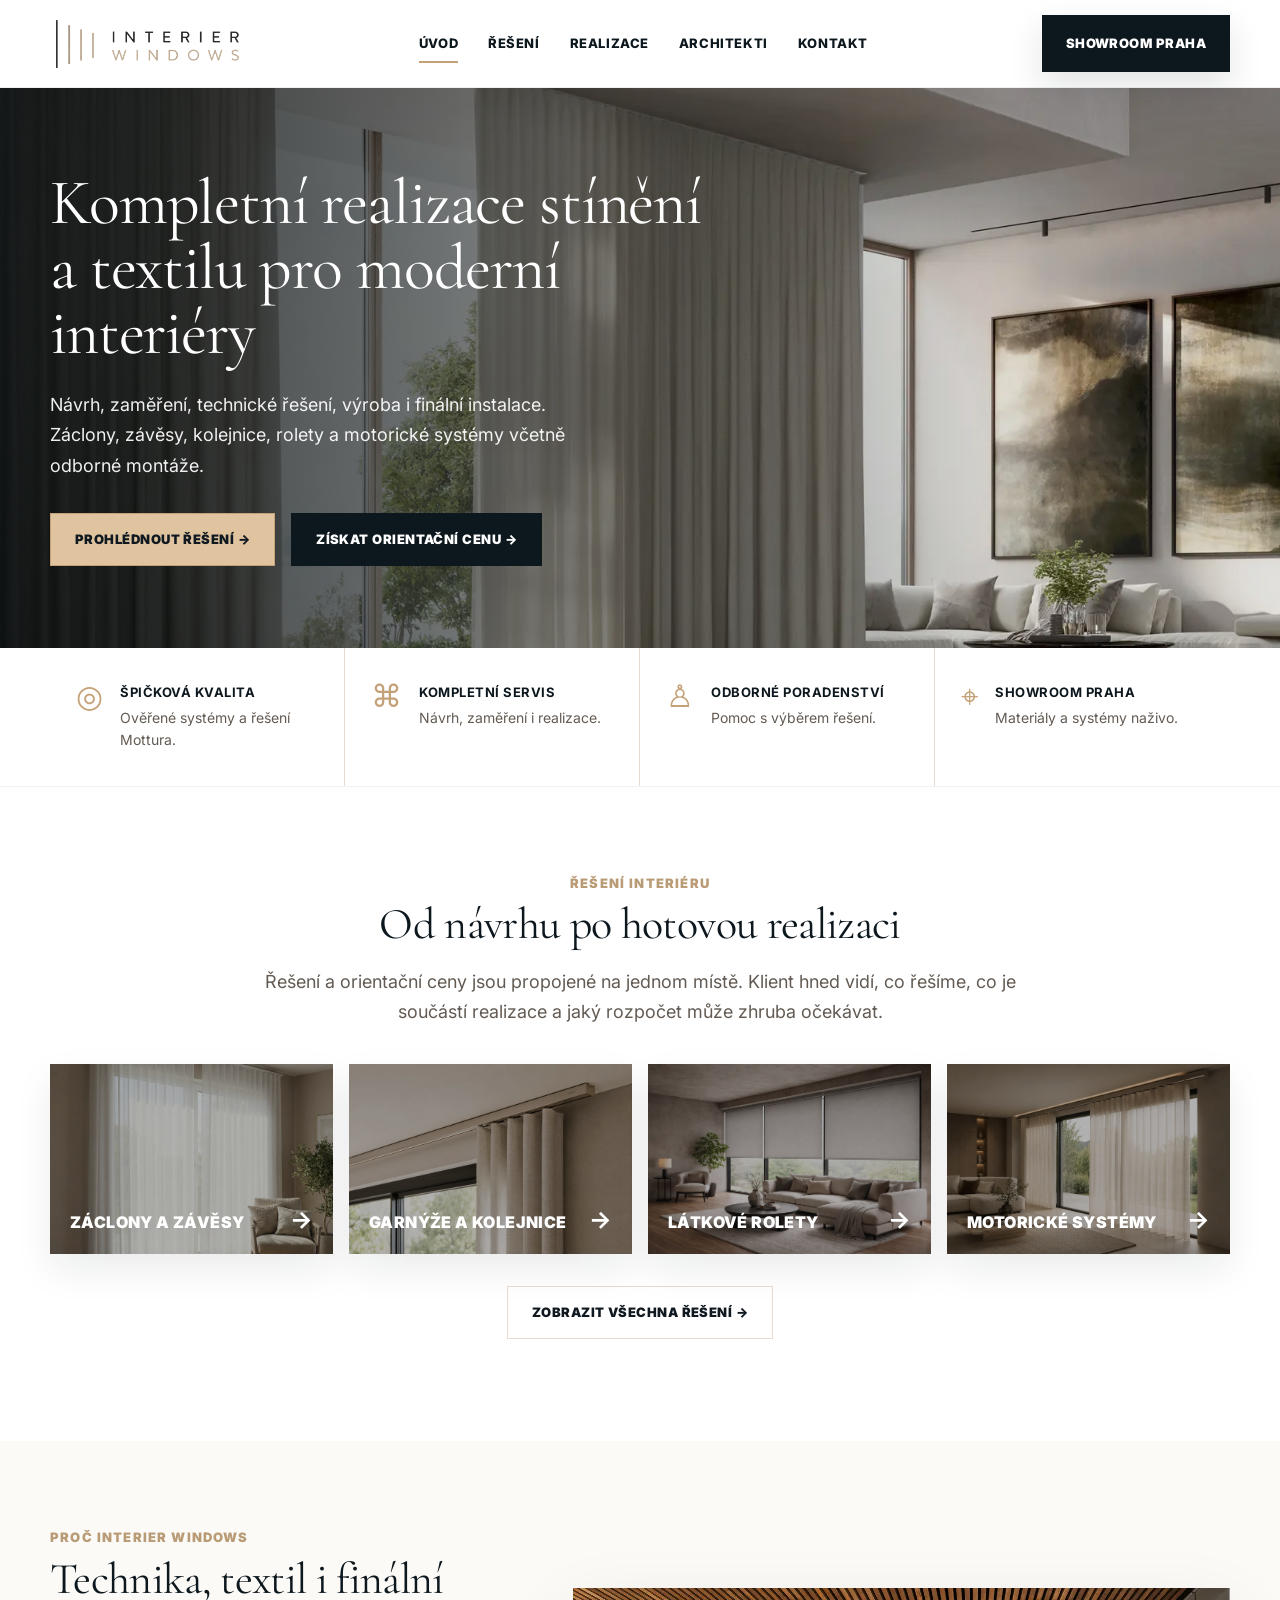
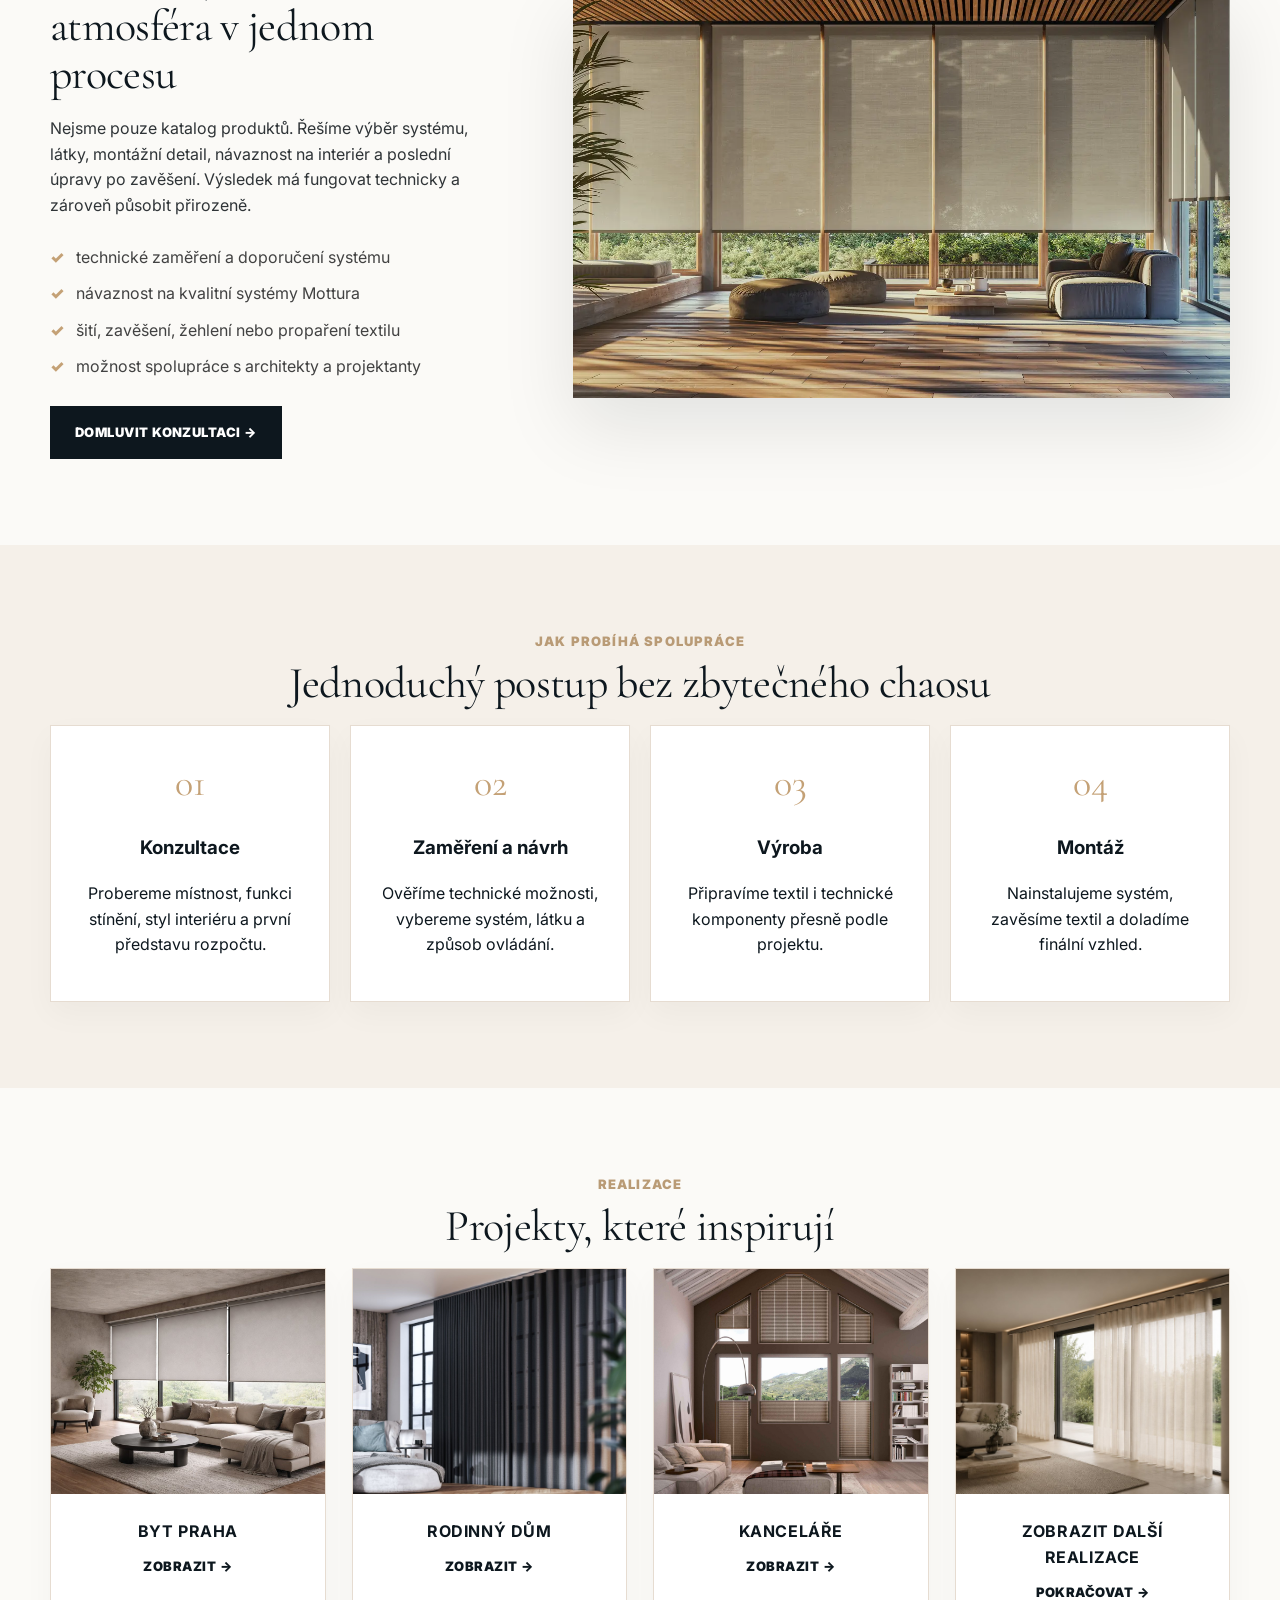
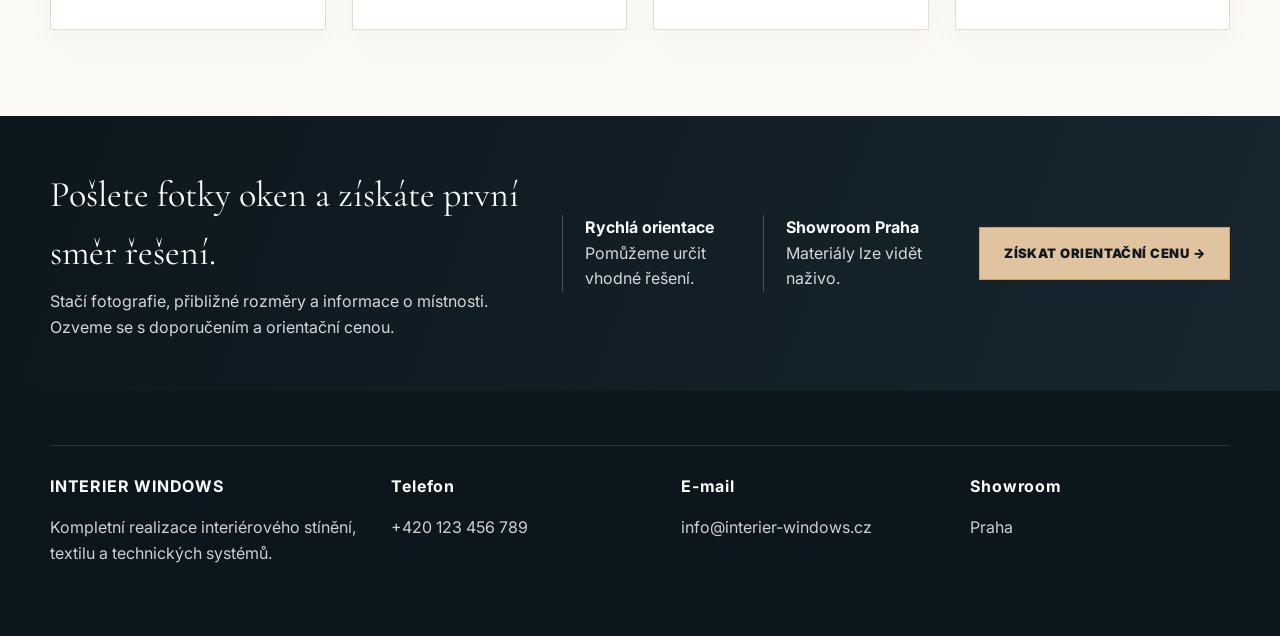
==== index.html @ 501798e1 "Add files via upload" ====
<!doctype html><html lang="cs"><head><meta charset="utf-8"><meta name="viewport" content="width=device-width,initial-scale=1"><meta name="description" content="Interier Windows – návrh, zaměření, dodání a montáž záclon, závěsů, rolet, kolejnic a motorických systémů v Praze."><title>Interier Windows | Kompletní realizace stínění a textilu</title><link rel="stylesheet" href="style.css"></head><body><header class="topbar"><div class="wrap nav"><a class="brand" href="index.html"><img class="logo" src="assets/img/logo/interier-windows-logo-transparent.png" alt="Interier Windows"></a><button class="hamb" aria-label="Menu">☰</button><nav class="menu"><a class="active" href="index.html">Úvod</a><a href="sluzby.html">Řešení</a><a href="realizace.html">Realizace</a><a href="architekti.html">Architekti</a><a href="kontakt.html">Kontakt</a></nav><a class="showroom" href="kontakt.html#showroom">Showroom Praha</a></div></header><main>
<section class="hero hero-slider"><div class="hero-bg is-active" style="background-image:url('assets/img/hero/nahled-1.webp')"></div><div class="hero-bg" style="background-image:url('assets/img/hero/nahled-2.webp')"></div><div class="hero-bg" style="background-image:url('assets/img/hero/nahled-3.webp')"></div><div class="wrap reveal"><h1>Kompletní realizace stínění a textilu pro moderní interiéry</h1><p>Návrh, zaměření, technické řešení, výroba i finální instalace. Záclony, závěsy, kolejnice, rolety a motorické systémy včetně odborné montáže.</p><div class="actions"><a class="btn" href="sluzby.html">Prohlédnout řešení →</a><a class="btn dark" href="kontakt.html">Získat orientační cenu →</a></div></div></section>
<section class="features"><div class="wrap feature-grid"><div class="feature"><div class="ico">◎</div><div><h3>Špičková kvalita</h3><p>Ověřené systémy a řešení Mottura.</p></div></div><div class="feature"><div class="ico">⌘</div><div><h3>Kompletní servis</h3><p>Návrh, zaměření i realizace.</p></div></div><div class="feature"><div class="ico">♙</div><div><h3>Odborné poradenství</h3><p>Pomoc s výběrem řešení.</p></div></div><div class="feature"><div class="ico">⌖</div><div><h3>Showroom Praha</h3><p>Materiály a systémy naživo.</p></div></div></div></section>

<section class="section white"><div class="wrap center"><div class="eyebrow">Řešení interiéru</div><h2>Od návrhu po hotovou realizaci</h2><p class="lead">Řešení a orientační ceny jsou propojené na jednom místě. Klient hned vidí, co řešíme, co je součástí realizace a jaký rozpočet může zhruba očekávat.</p><div class="service-grid"><a class="service-tile" href="sluzby.html#textil"><img src="assets/img/products/zaclony.jpg" alt="Záclony a závěsy"><span>Záclony a závěsy</span><b>→</b></a><a class="service-tile" href="sluzby.html#kolejnice"><img src="assets/img/products/kolejnice.jpg" alt="Kolejnice"><span>Garnýže a kolejnice</span><b>→</b></a><a class="service-tile" href="sluzby.html#rolety"><img src="assets/img/products/rolety-interierove.jpg" alt="Rolety"><span>Látkové rolety</span><b>→</b></a><a class="service-tile" href="sluzby.html#motory"><img src="assets/img/products/motoricke-systemy.jpg" alt="Motorika"><span>Motorické systémy</span><b>→</b></a></div><p style="margin-top:32px"><a class="btn light" href="sluzby.html">Zobrazit všechna řešení →</a></p></div></section>
<section id="onas" class="section"><div class="wrap split"><div class="text reveal"><div class="eyebrow">Proč Interier Windows</div><h2>Technika, textil i finální atmosféra v jednom procesu</h2><p>Nejsme pouze katalog produktů. Řešíme výběr systému, látky, montážní detail, návaznost na interiér a poslední úpravy po zavěšení. Výsledek má fungovat technicky a zároveň působit přirozeně.</p><ul class="ticks"><li>technické zaměření a doporučení systému</li><li>návaznost na kvalitní systémy Mottura</li><li>šití, zavěšení, žehlení nebo propaření textilu</li><li>možnost spolupráce s architekty a projektanty</li></ul><a class="btn dark" href="kontakt.html">Domluvit konzultaci →</a></div><img class="reveal" src="assets/img/hero/nahled-2.webp" alt="Interiérové stínění"></div></section>
<section class="section stone"><div class="wrap center"><div class="eyebrow">Jak probíhá spolupráce</div><h2>Jednoduchý postup bez zbytečného chaosu</h2><div class="process"><div><h3>Konzultace</h3><p>Probereme místnost, funkci stínění, styl interiéru a první představu rozpočtu.</p></div><div><h3>Zaměření a návrh</h3><p>Ověříme technické možnosti, vybereme systém, látku a způsob ovládání.</p></div><div><h3>Výroba</h3><p>Připravíme textil i technické komponenty přesně podle projektu.</p></div><div><h3>Montáž</h3><p>Nainstalujeme systém, zavěsíme textil a doladíme finální vzhled.</p></div></div></div></section>
<section class="section"><div class="wrap center"><div class="eyebrow">Realizace</div><h2>Projekty, které inspirují</h2><div class="cards four"><a class="card" href="realizace.html"><img src="assets/img/products/rolety-interierove.jpg" alt="Realizace byt"><div class="in"><h3>Byt Praha</h3><span class="arrow">Zobrazit →</span></div></a><a class="card" href="realizace.html"><img src="assets/img/products/zavesy.jpg" alt="Realizace rodinný dům"><div class="in"><h3>Rodinný dům</h3><span class="arrow">Zobrazit →</span></div></a><a class="card" href="realizace.html"><img src="assets/img/products/plisse.jpg" alt="Realizace kanceláře"><div class="in"><h3>Kanceláře</h3><span class="arrow">Zobrazit →</span></div></a><a class="card" href="realizace.html"><img src="assets/img/products/motoricke-systemy.jpg" alt="Další realizace"><div class="in"><h3>Zobrazit další realizace</h3><span class="arrow">Pokračovat →</span></div></a></div></div></section>
<section class="cta-band"><div class="wrap cta-grid"><div><h2>Pošlete fotky oken a získáte první směr řešení.</h2><p>Stačí fotografie, přibližné rozměry a informace o místnosti. Ozveme se s doporučením a orientační cenou.</p></div><div class="mini"><div><strong>Rychlá orientace</strong><p>Pomůžeme určit vhodné řešení.</p></div><div><strong>Showroom Praha</strong><p>Materiály lze vidět naživo.</p></div></div><a class="btn" href="kontakt.html">Získat orientační cenu →</a></div></section></main><footer class="footer"><div class="wrap footer-grid"><div><strong>INTERIER WINDOWS</strong><p>Kompletní realizace interiérového stínění, textilu a technických systémů.</p></div><div><strong>Telefon</strong><p>+420 123 456 789</p></div><div><strong>E-mail</strong><p>info@interier-windows.cz</p></div><div><strong>Showroom</strong><p>Praha</p></div></div></footer><script src="app.js"></script></body></html>
---- style.css ----
@import url('https://fonts.googleapis.com/css2?family=Cormorant+Garamond:wght@400;500;600&family=Inter:wght@400;500;600;700;800;900&display=swap');
:root{--ink:#0d171e;--ink2:#14242c;--stone:#f5f0e9;--soft:#fbfaf7;--white:#fff;--line:#e6dcd1;--muted:#635b53;--gold:#c4a176;--gold2:#dfc49f;--serif:Georgia,'Times New Roman',serif;--sans:Inter,Arial,sans-serif;--shadow:0 28px 70px rgba(14,20,24,.10)}
*{box-sizing:border-box}html{scroll-behavior:smooth}body{margin:0;font-family:var(--sans);color:var(--ink);background:var(--soft);font-size:16px;line-height:1.6;-webkit-font-smoothing:antialiased}a{text-decoration:none;color:inherit}img{display:block;max-width:100%}.wrap{width:min(1180px,calc(100% - 56px));margin:auto}.topbar{height:92px;background:rgba(255,255,255,.94);backdrop-filter:blur(16px);border-bottom:1px solid rgba(0,0,0,.06);position:sticky;top:0;z-index:50}.nav{height:100%;display:flex;align-items:center;justify-content:space-between;gap:28px}.brand{display:flex;align-items:center}.logo{width:210px;max-height:58px;object-fit:contain}.menu{display:flex;align-items:center;gap:30px;font-size:13px;font-weight:800;letter-spacing:.045em;text-transform:uppercase}.menu a{position:relative;padding:36px 0}.menu a:after{content:"";position:absolute;left:0;right:0;bottom:27px;height:2px;background:var(--gold);transform:scaleX(0);transition:.25s}.menu a.active:after,.menu a:hover:after{transform:scaleX(1)}.showroom{display:inline-flex;align-items:center;gap:0;background:var(--ink);color:#fff;padding:18px 24px;text-transform:uppercase;font-weight:900;font-size:13px;letter-spacing:.035em}.hamb{display:none;border:0;background:transparent;font-size:30px}.hero{min-height:560px;color:#fff;display:flex;align-items:center;background:linear-gradient(90deg,rgba(5,10,12,.84),rgba(5,10,12,.50) 42%,rgba(5,10,12,.08) 78%),var(--hero) center/cover no-repeat}.hero.page{min-height:380px}.hero .wrap{padding:64px 0}.crumb{font-size:13px;color:rgba(255,255,255,.75);margin-bottom:28px}.hero h1{font-family:var(--serif);font-size:64px;line-height:1.02;font-weight:400;margin:0 0 24px;max-width:690px}.hero.page h1{font-size:58px}.hero p{max-width:570px;font-size:18px;margin:0 0 32px;color:rgba(255,255,255,.93)}.line{width:42px;height:1px;background:var(--gold);margin:0 0 24px}.actions{display:flex;gap:16px;flex-wrap:wrap}.btn{display:inline-flex;align-items:center;justify-content:center;gap:12px;min-height:52px;padding:15px 24px;border:1px solid var(--gold);background:var(--gold2);color:#101820;text-transform:uppercase;font-size:13px;font-weight:900;letter-spacing:.035em;transition:.22s;cursor:pointer}.btn:hover{transform:translateY(-2px);box-shadow:0 14px 32px rgba(0,0,0,.12)}.btn.dark{background:var(--ink);border-color:var(--ink);color:#fff}.btn.ghost{background:transparent;color:#fff;border-color:rgba(255,255,255,.45)}.btn.light{background:#fff;border-color:var(--line)}.features{background:#fff;border-bottom:1px solid rgba(0,0,0,.05)}.features.dark{background:linear-gradient(110deg,#0c171d,#17262f);color:#fff}.feature-grid{display:grid;grid-template-columns:repeat(4,1fr)}.feature{display:flex;gap:17px;padding:34px 26px;border-right:1px solid var(--line);align-items:flex-start}.feature:last-child{border-right:0}.ico{font-size:31px;line-height:1;color:var(--gold);font-weight:400}.feature h3{margin:0 0 4px;font-size:13px;text-transform:uppercase;letter-spacing:.04em}.feature p{margin:0;color:var(--muted);font-size:14px}.features.dark .feature p{color:#d9d9d9}.section{padding:86px 0}.section.white{background:#fff}.section.stone{background:var(--stone)}.section.compact{padding:58px 0}.center{text-align:center}.eyebrow{color:var(--gold);text-transform:uppercase;font-weight:900;letter-spacing:.09em;font-size:13px;margin-bottom:8px}.section h2,.serif-title{font-family:var(--serif);font-size:44px;line-height:1.08;font-weight:400;margin:0 0 18px}.lead{font-size:18px;color:var(--muted);max-width:760px}.center .lead{margin-left:auto;margin-right:auto}.service-grid{display:grid;grid-template-columns:repeat(4,1fr);gap:16px;margin-top:36px}.service-tile{height:190px;position:relative;overflow:hidden;background:#ddd}.service-tile img{width:100%;height:100%;object-fit:cover;filter:brightness(.70);transition:.45s}.service-tile:hover img{transform:scale(1.06);filter:brightness(.58)}.service-tile span{position:absolute;left:20px;bottom:18px;right:44px;color:#fff;font-size:16px;font-weight:900;text-transform:uppercase;letter-spacing:.025em;text-align:left}.service-tile b{position:absolute;right:20px;bottom:15px;color:#fff;font-size:24px}.split{display:grid;grid-template-columns:1fr 1.45fr;gap:70px;align-items:center}.split.reverse{grid-template-columns:1.35fr 1fr}.split img{width:100%;height:410px;object-fit:cover;box-shadow:var(--shadow)}.text p{color:#2f3437}.ticks{list-style:none;margin:26px 0;padding:0}.ticks li{margin:11px 0;color:#424242}.ticks li:before{content:"✓";color:var(--gold);margin-right:12px;font-weight:900}.cards{display:grid;grid-template-columns:repeat(3,1fr);gap:26px}.cards.four{grid-template-columns:repeat(4,1fr)}.card{background:#fff;border:1px solid var(--line);transition:.25s;overflow:hidden}.card:hover{transform:translateY(-4px);box-shadow:var(--shadow)}.card img{width:100%;height:225px;object-fit:cover}.card .in{padding:25px}.card h3{margin:0 0 8px;font-size:16px;text-transform:uppercase;letter-spacing:.035em}.card h3.serif{font-family:var(--serif);font-size:29px;line-height:1.12;text-transform:none;font-weight:400;letter-spacing:0}.card p{margin:0 0 20px;color:var(--muted)}.arrow{text-transform:uppercase;font-size:13px;font-weight:900;letter-spacing:.035em}.cta-band{background:linear-gradient(110deg,#0c171d,#17262f);color:#fff;padding:50px 0}.cta-grid{display:grid;grid-template-columns:1.25fr 1fr auto;gap:36px;align-items:center}.cta-grid h2{font-family:var(--serif);font-size:36px;font-weight:400;margin:0 0 8px}.cta-grid p{color:#d7d7d7;margin:0}.mini{display:grid;grid-template-columns:repeat(2,1fr);gap:20px}.mini div{border-left:1px solid rgba(255,255,255,.22);padding-left:22px}.problem-grid{display:grid;grid-template-columns:repeat(3,1fr);gap:18px;margin-top:34px}.problem{background:#fff;border:1px solid var(--line);padding:26px;text-align:left}.problem strong{display:block;margin-bottom:7px;text-transform:uppercase;font-size:13px;letter-spacing:.04em}.solution-row{display:grid;grid-template-columns:1.05fr 1.25fr;gap:42px;align-items:stretch;background:#fff;border:1px solid var(--line);margin:28px 0;scroll-margin-top:120px}.solution-row img{width:100%;height:100%;min-height:380px;object-fit:cover}.solution-content{padding:38px}.solution-content h2{font-size:38px}.price-strip{display:grid;grid-template-columns:repeat(3,1fr);gap:12px;margin:24px 0}.price-pill{background:var(--stone);border:1px solid var(--line);padding:16px}.price-pill small{display:block;text-transform:uppercase;color:var(--gold);font-weight:900;font-size:11px;letter-spacing:.06em}.price-pill strong{font-family:var(--serif);font-size:24px;font-weight:400}.included{display:grid;grid-template-columns:1fr 1fr;gap:9px 18px;margin:22px 0}.included span:before{content:"✓";color:var(--gold);margin-right:9px}.process{display:grid;grid-template-columns:repeat(4,1fr);gap:20px;counter-reset:step}.process div{background:#fff;border:1px solid var(--line);padding:27px;counter-increment:step}.process div:before{content:"0" counter(step);font-family:var(--serif);font-size:38px;color:var(--gold)}.page-grid{display:grid;grid-template-columns:260px 1fr;gap:42px;align-items:start}.side{position:sticky;top:116px}.side h4{text-transform:uppercase;font-size:14px;margin-top:0}.side a{display:flex;justify-content:space-between;align-items:center;background:#fff;border-bottom:1px solid var(--line);padding:16px 18px;color:#2d2d2d}.side a.active,.side a:hover{background:var(--ink);color:#fff}.note-box{background:#fff;border:1px solid var(--line);padding:26px;margin-top:30px}.filter{display:flex;gap:38px;align-items:center;margin-bottom:34px;overflow:auto}.filter button{border:0;background:transparent;font:inherit;font-weight:700;padding:0 0 9px;white-space:nowrap;cursor:pointer;color:#333}.filter button.active{border-bottom:2px solid var(--gold)}.project-card{display:block}.project-card small{color:var(--gold);text-transform:uppercase;font-weight:900}.project-card .loc{font-size:14px;color:#777;margin-top:5px}.form-wrap{display:grid;grid-template-columns:1fr 1.15fr;gap:34px;align-items:start}.form{background:#fff;border:1px solid var(--line);padding:34px;display:grid;gap:14px}.form input,.form select,.form textarea{width:100%;border:1px solid #ddd;background:#fbfaf8;padding:16px;font:inherit}.form textarea{min-height:140px}.two{display:grid;grid-template-columns:1fr 1fr;gap:14px}.contact-box{background:linear-gradient(110deg,#0c171d,#17262f);color:#fff;padding:34px}.contact-box p{color:#ddd}.trust-list{display:grid;grid-template-columns:repeat(2,1fr);gap:16px}.trust-list div{background:#fff;border:1px solid var(--line);padding:22px}.footer{background:#0c171d;color:#fff;padding:42px 0}.footer-grid{display:grid;grid-template-columns:1.2fr repeat(3,1fr);gap:30px}.footer p,.footer a{color:#cfcfcf}.reveal{opacity:0;transform:translateY(22px);transition:.7s ease}.reveal.visible{opacity:1;transform:none}
@media(max-width:980px){.topbar{height:auto;padding:13px 0}.hamb{display:block}.nav{flex-wrap:wrap}.logo{width:190px}.menu{display:none;position:absolute;top:79px;left:0;right:0;background:#fff;flex-direction:column;align-items:flex-start;gap:0;padding:18px 28px;border-top:1px solid #eee;box-shadow:0 18px 35px rgba(0,0,0,.08)}.menu.open{display:flex}.menu a{padding:12px 0}.menu a:after{display:none}.showroom{display:none}.hero,.hero.page{min-height:560px;background-position:center}.hero h1,.hero.page h1{font-size:42px}.wrap{width:min(100% - 32px,1180px)}.feature-grid,.service-grid,.cards,.cards.four,.split,.split.reverse,.page-grid,.price-grid,.process,.form-wrap,.footer-grid,.cta-grid,.mini,.problem-grid,.solution-row,.price-strip,.included,.trust-list{grid-template-columns:1fr}.feature{border-right:0;border-bottom:1px solid var(--line);padding:25px 0}.section{padding:62px 0}.section h2,.serif-title{font-size:34px}.split{gap:30px}.split img,.solution-row img{height:300px;min-height:0}.solution-content{padding:26px}.side{position:static}.filter{gap:24px}.cta-grid{gap:22px}.two{grid-template-columns:1fr}}

/* v7 polish */
:root{--serif:'Cormorant Garamond',Georgia,'Times New Roman',serif;--sans:'Inter',Arial,sans-serif;--logo-dark:#2b2b2a;--logo-beige:#b8a68f}
.topbar{height:88px}.logo{width:195px;max-height:54px}.showroom{gap:0;box-shadow:0 14px 35px rgba(13,23,30,.12)}.showroom:hover{background:#17252d;transform:translateY(-1px)}
.hero h1{letter-spacing:-.018em}.hero p,.lead{line-height:1.7}.section.tight{padding-top:70px;padding-bottom:70px}.section h2,.serif-title{letter-spacing:-.015em}.eyebrow{color:#b99b76}.btn{border-radius:0}.feature .ico{font-family:var(--serif)}
.proof-strip{background:#fff;border-bottom:1px solid rgba(0,0,0,.06);border-top:1px solid rgba(0,0,0,.04)}
.proof-grid{display:grid;grid-template-columns:repeat(4,1fr);gap:0}.proof-grid div{padding:26px 28px;border-right:1px solid var(--line)}.proof-grid div:last-child{border-right:0}.proof-grid strong{display:block;text-transform:uppercase;letter-spacing:.055em;font-size:13px;margin-bottom:4px}.proof-grid span{display:block;color:var(--muted);font-size:14px;line-height:1.45}
.problem,.card,.price-pill,.trust-list div,.process div{box-shadow:0 12px 30px rgba(13,23,30,.035)}.problem-grid{gap:22px}.service-tile{box-shadow:0 16px 35px rgba(13,23,30,.08)}.solution-row{box-shadow:0 20px 55px rgba(13,23,30,.06)}.footer{padding:54px 0}.footer strong{letter-spacing:.05em}.footer-grid{border-top:1px solid rgba(255,255,255,.12);padding-top:28px}
@media(max-width:980px){.proof-grid{grid-template-columns:1fr 1fr}.proof-grid div{border-bottom:1px solid var(--line)}.topbar{height:auto}.logo{width:178px}.section.tight{padding-top:54px;padding-bottom:54px}}
@media(max-width:620px){.proof-grid{grid-template-columns:1fr}.hero h1,.hero.page h1{font-size:38px}.hero{min-height:520px}.section h2,.serif-title{font-size:31px}.feature-grid{padding:10px 0}.actions .btn{width:100%}}

/* v10: jemný hero slider a vyčištěné procesní sekce */
.hero{position:relative;overflow:hidden}
.hero.hero-slider{background:#0c171d}
.hero.hero-slider .wrap{position:relative;z-index:2}
.hero-bg{position:absolute;inset:0;background-position:center;background-size:cover;opacity:0;transform:scale(1.035);transition:opacity 1600ms ease, transform 9000ms ease;will-change:opacity,transform}
.hero-bg::after{content:"";position:absolute;inset:0;background:linear-gradient(90deg,rgba(5,10,12,.84),rgba(5,10,12,.50) 42%,rgba(5,10,12,.08) 78%)}
.hero-bg.is-active{opacity:1;transform:scale(1)}
.feature-grid{align-items:stretch}
.feature{min-height:126px}
.process-clean{margin-top:34px;text-align:left}
.process-clean div{transition:.25s ease}
.process-clean div:hover{transform:translateY(-3px);box-shadow:0 18px 42px rgba(13,23,30,.07)}
@media(max-width:980px){.feature{min-height:auto}.hero-bg::after{background:linear-gradient(90deg,rgba(5,10,12,.88),rgba(5,10,12,.58) 60%,rgba(5,10,12,.30))}}
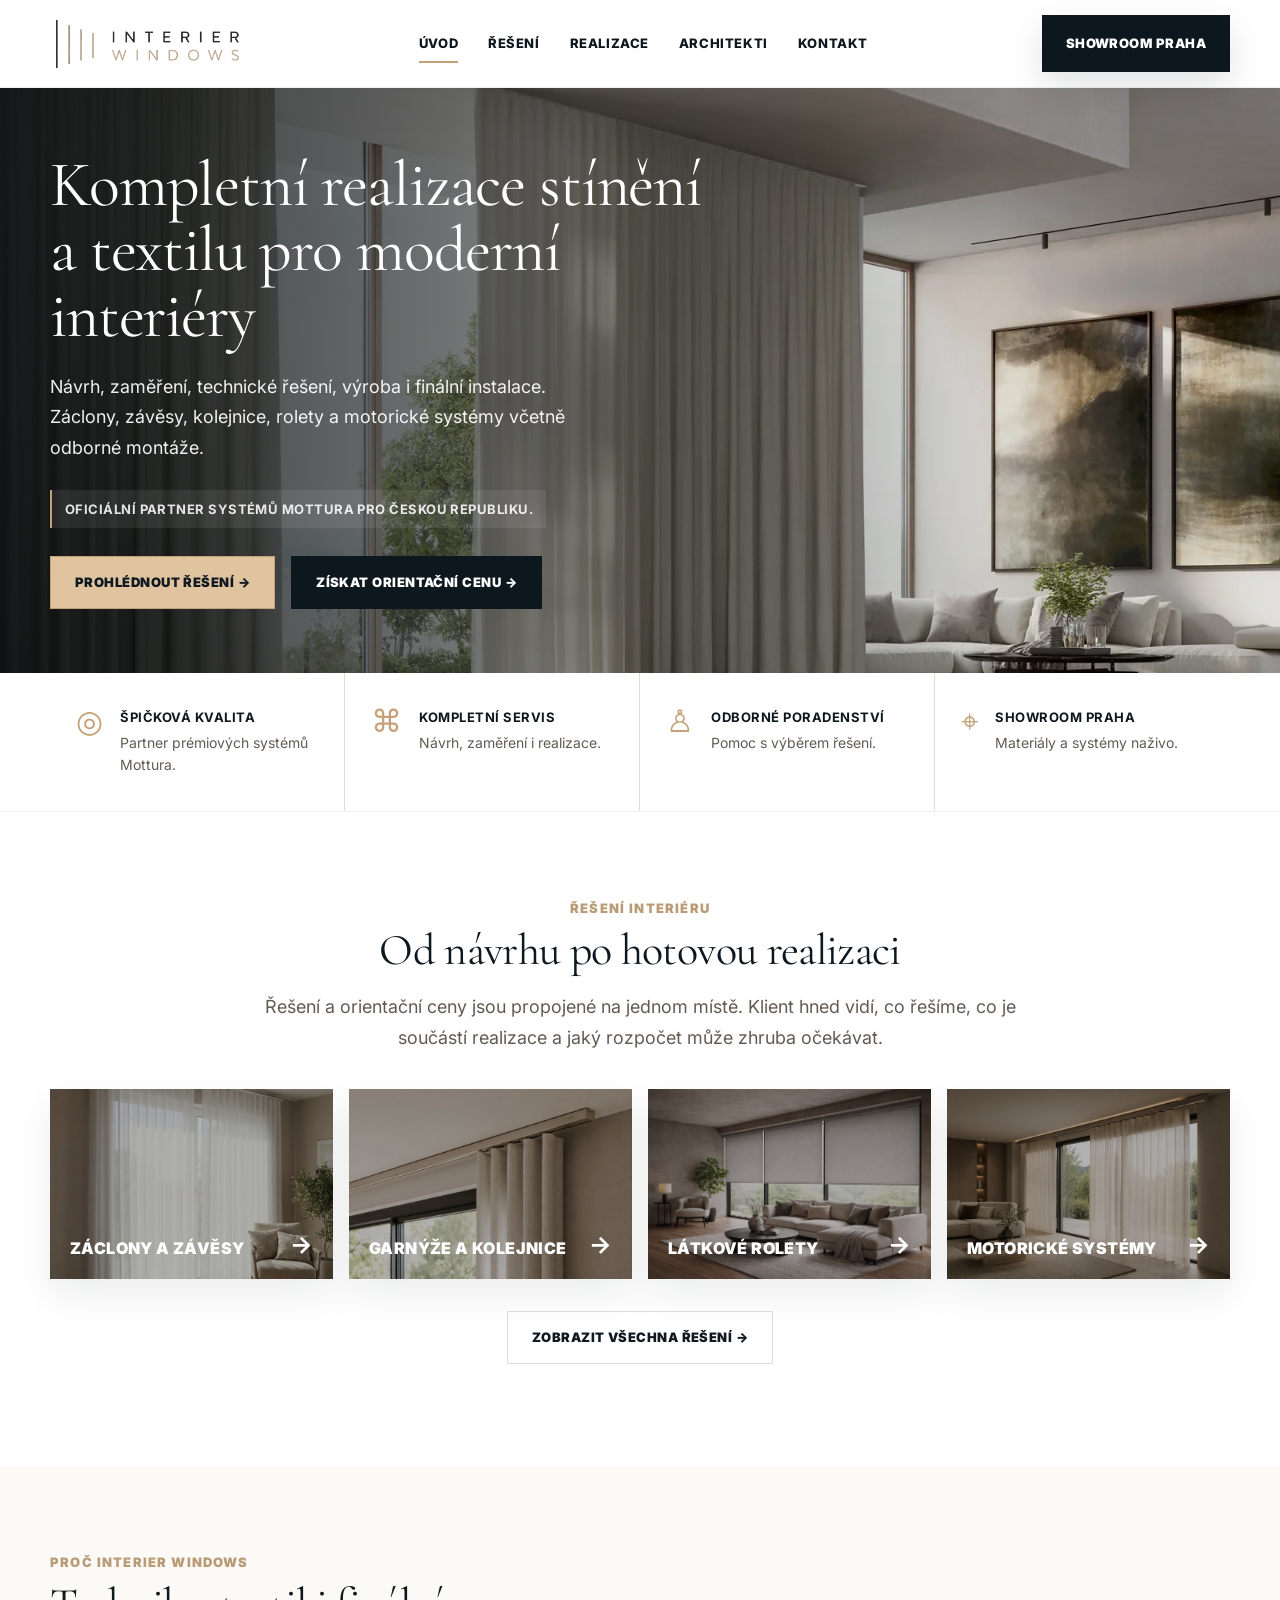
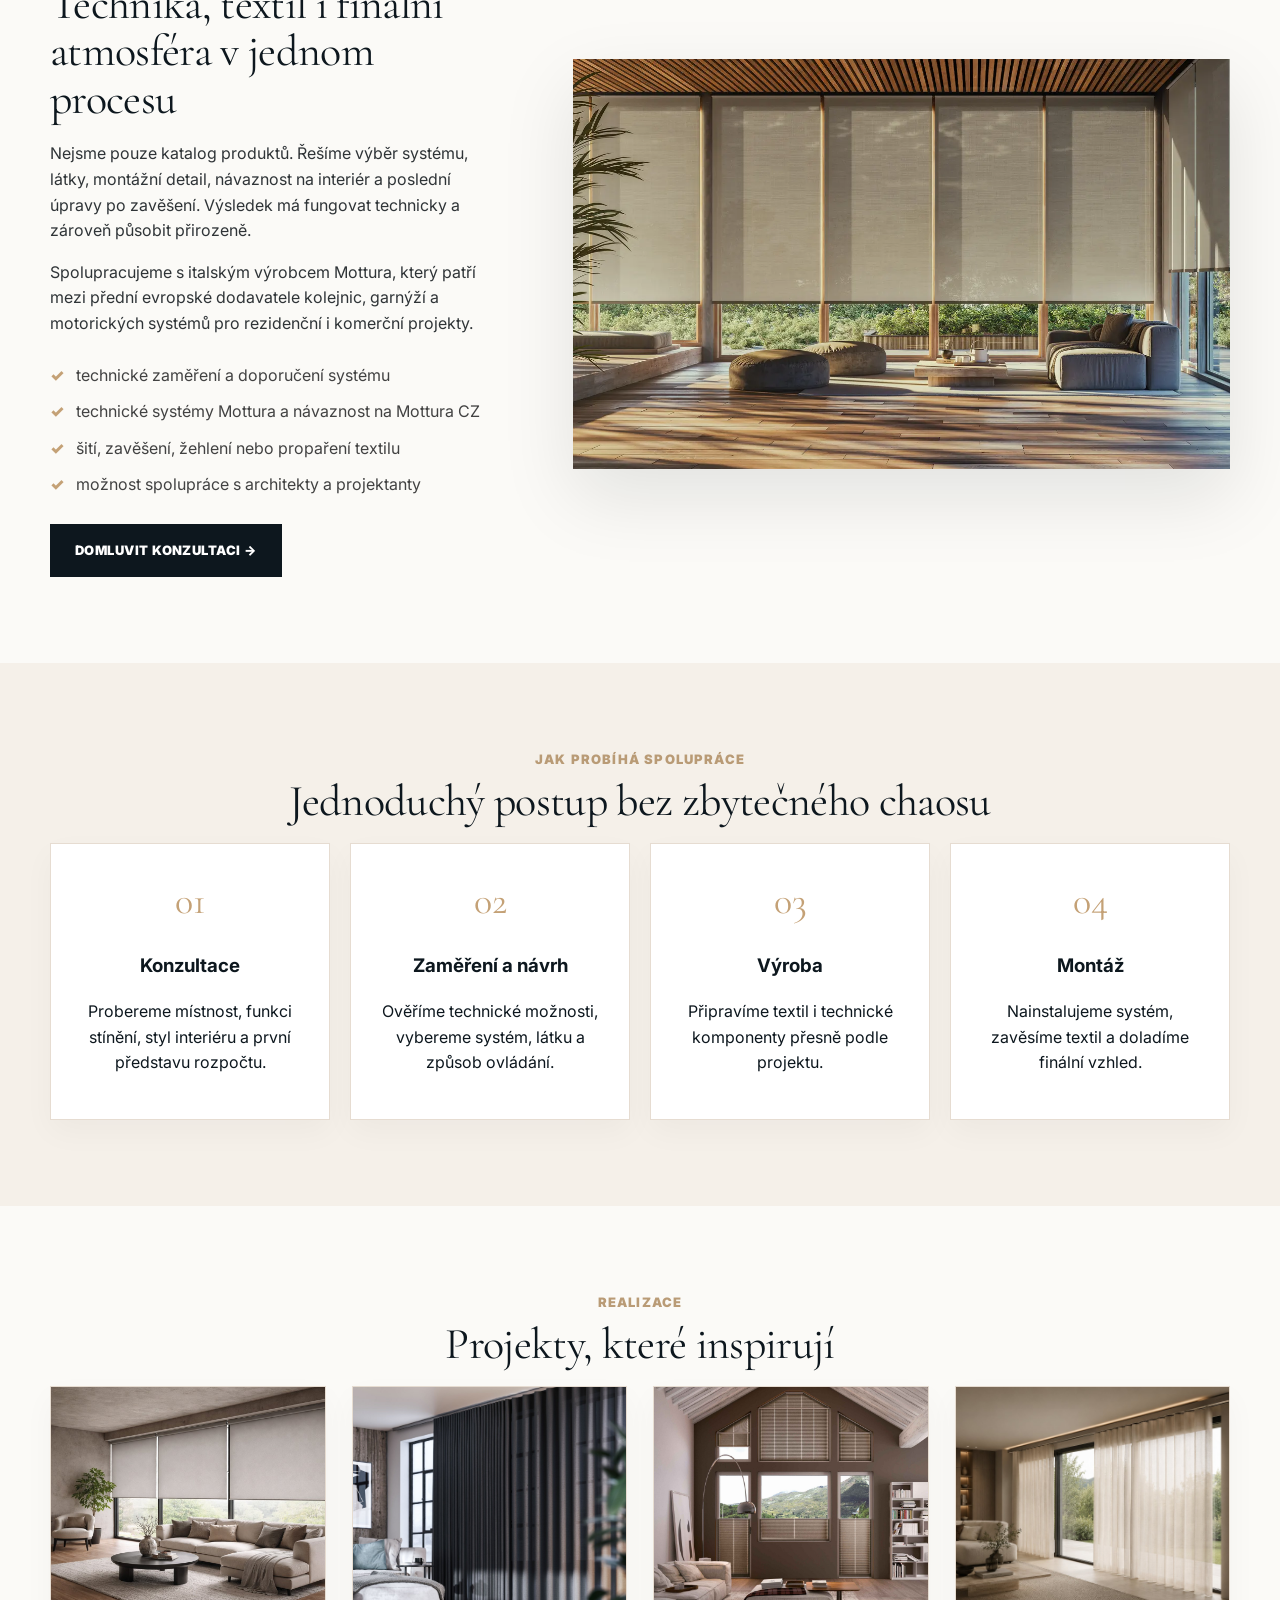
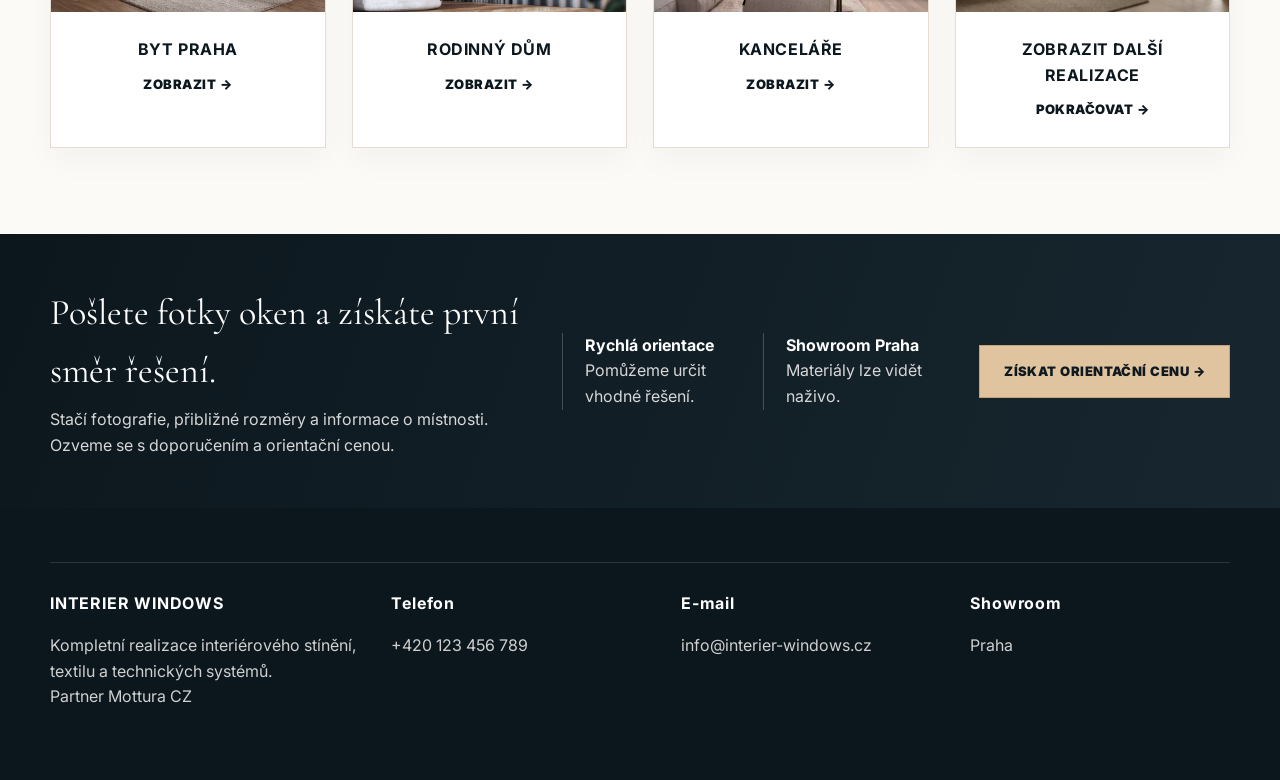
==== commit 0d124a81: "Add files via upload" ====
--- a/index.html
+++ b/index.html
@@ -1,9 +1,9 @@
 <!doctype html><html lang="cs"><head><meta charset="utf-8"><meta name="viewport" content="width=device-width,initial-scale=1"><meta name="description" content="Interier Windows – návrh, zaměření, dodání a montáž záclon, závěsů, rolet, kolejnic a motorických systémů v Praze."><title>Interier Windows | Kompletní realizace stínění a textilu</title><link rel="stylesheet" href="style.css"></head><body><header class="topbar"><div class="wrap nav"><a class="brand" href="index.html"><img class="logo" src="assets/img/logo/interier-windows-logo-transparent.png" alt="Interier Windows"></a><button class="hamb" aria-label="Menu">☰</button><nav class="menu"><a class="active" href="index.html">Úvod</a><a href="sluzby.html">Řešení</a><a href="realizace.html">Realizace</a><a href="architekti.html">Architekti</a><a href="kontakt.html">Kontakt</a></nav><a class="showroom" href="kontakt.html#showroom">Showroom Praha</a></div></header><main>
-<section class="hero hero-slider"><div class="hero-bg is-active" style="background-image:url('assets/img/hero/nahled-1.webp')"></div><div class="hero-bg" style="background-image:url('assets/img/hero/nahled-2.webp')"></div><div class="hero-bg" style="background-image:url('assets/img/hero/nahled-3.webp')"></div><div class="wrap reveal"><h1>Kompletní realizace stínění a textilu pro moderní interiéry</h1><p>Návrh, zaměření, technické řešení, výroba i finální instalace. Záclony, závěsy, kolejnice, rolety a motorické systémy včetně odborné montáže.</p><div class="actions"><a class="btn" href="sluzby.html">Prohlédnout řešení →</a><a class="btn dark" href="kontakt.html">Získat orientační cenu →</a></div></div></section>
-<section class="features"><div class="wrap feature-grid"><div class="feature"><div class="ico">◎</div><div><h3>Špičková kvalita</h3><p>Ověřené systémy a řešení Mottura.</p></div></div><div class="feature"><div class="ico">⌘</div><div><h3>Kompletní servis</h3><p>Návrh, zaměření i realizace.</p></div></div><div class="feature"><div class="ico">♙</div><div><h3>Odborné poradenství</h3><p>Pomoc s výběrem řešení.</p></div></div><div class="feature"><div class="ico">⌖</div><div><h3>Showroom Praha</h3><p>Materiály a systémy naživo.</p></div></div></div></section>
+<section class="hero hero-slider"><div class="hero-bg is-active" style="background-image:url('assets/img/hero/nahled-1.webp')"></div><div class="hero-bg" style="background-image:url('assets/img/hero/nahled-2.webp')"></div><div class="hero-bg" style="background-image:url('assets/img/hero/nahled-3.webp')"></div><div class="wrap reveal"><h1>Kompletní realizace stínění a textilu pro moderní interiéry</h1><p>Návrh, zaměření, technické řešení, výroba i finální instalace. Záclony, závěsy, kolejnice, rolety a motorické systémy včetně odborné montáže.</p><div class="hero-note">Oficiální partner systémů Mottura pro Českou republiku.</div><div class="actions"><a class="btn" href="sluzby.html">Prohlédnout řešení →</a><a class="btn dark" href="kontakt.html">Získat orientační cenu →</a></div></div></section>
+<section class="features"><div class="wrap feature-grid"><div class="feature"><div class="ico">◎</div><div><h3>Špičková kvalita</h3><p>Partner prémiových systémů Mottura.</p></div></div><div class="feature"><div class="ico">⌘</div><div><h3>Kompletní servis</h3><p>Návrh, zaměření i realizace.</p></div></div><div class="feature"><div class="ico">♙</div><div><h3>Odborné poradenství</h3><p>Pomoc s výběrem řešení.</p></div></div><div class="feature"><div class="ico">⌖</div><div><h3>Showroom Praha</h3><p>Materiály a systémy naživo.</p></div></div></div></section>
 
 <section class="section white"><div class="wrap center"><div class="eyebrow">Řešení interiéru</div><h2>Od návrhu po hotovou realizaci</h2><p class="lead">Řešení a orientační ceny jsou propojené na jednom místě. Klient hned vidí, co řešíme, co je součástí realizace a jaký rozpočet může zhruba očekávat.</p><div class="service-grid"><a class="service-tile" href="sluzby.html#textil"><img src="assets/img/products/zaclony.jpg" alt="Záclony a závěsy"><span>Záclony a závěsy</span><b>→</b></a><a class="service-tile" href="sluzby.html#kolejnice"><img src="assets/img/products/kolejnice.jpg" alt="Kolejnice"><span>Garnýže a kolejnice</span><b>→</b></a><a class="service-tile" href="sluzby.html#rolety"><img src="assets/img/products/rolety-interierove.jpg" alt="Rolety"><span>Látkové rolety</span><b>→</b></a><a class="service-tile" href="sluzby.html#motory"><img src="assets/img/products/motoricke-systemy.jpg" alt="Motorika"><span>Motorické systémy</span><b>→</b></a></div><p style="margin-top:32px"><a class="btn light" href="sluzby.html">Zobrazit všechna řešení →</a></p></div></section>
-<section id="onas" class="section"><div class="wrap split"><div class="text reveal"><div class="eyebrow">Proč Interier Windows</div><h2>Technika, textil i finální atmosféra v jednom procesu</h2><p>Nejsme pouze katalog produktů. Řešíme výběr systému, látky, montážní detail, návaznost na interiér a poslední úpravy po zavěšení. Výsledek má fungovat technicky a zároveň působit přirozeně.</p><ul class="ticks"><li>technické zaměření a doporučení systému</li><li>návaznost na kvalitní systémy Mottura</li><li>šití, zavěšení, žehlení nebo propaření textilu</li><li>možnost spolupráce s architekty a projektanty</li></ul><a class="btn dark" href="kontakt.html">Domluvit konzultaci →</a></div><img class="reveal" src="assets/img/hero/nahled-2.webp" alt="Interiérové stínění"></div></section>
+<section id="onas" class="section"><div class="wrap split"><div class="text reveal"><div class="eyebrow">Proč Interier Windows</div><h2>Technika, textil i finální atmosféra v jednom procesu</h2><p>Nejsme pouze katalog produktů. Řešíme výběr systému, látky, montážní detail, návaznost na interiér a poslední úpravy po zavěšení. Výsledek má fungovat technicky a zároveň působit přirozeně.</p><p>Spolupracujeme s italským výrobcem Mottura, který patří mezi přední evropské dodavatele kolejnic, garnýží a motorických systémů pro rezidenční i komerční projekty.</p><ul class="ticks"><li>technické zaměření a doporučení systému</li><li>technické systémy Mottura a návaznost na Mottura CZ</li><li>šití, zavěšení, žehlení nebo propaření textilu</li><li>možnost spolupráce s architekty a projektanty</li></ul><a class="btn dark" href="kontakt.html">Domluvit konzultaci →</a></div><img class="reveal" src="assets/img/hero/nahled-2.webp" alt="Interiérové stínění"></div></section>
 <section class="section stone"><div class="wrap center"><div class="eyebrow">Jak probíhá spolupráce</div><h2>Jednoduchý postup bez zbytečného chaosu</h2><div class="process"><div><h3>Konzultace</h3><p>Probereme místnost, funkci stínění, styl interiéru a první představu rozpočtu.</p></div><div><h3>Zaměření a návrh</h3><p>Ověříme technické možnosti, vybereme systém, látku a způsob ovládání.</p></div><div><h3>Výroba</h3><p>Připravíme textil i technické komponenty přesně podle projektu.</p></div><div><h3>Montáž</h3><p>Nainstalujeme systém, zavěsíme textil a doladíme finální vzhled.</p></div></div></div></section>
 <section class="section"><div class="wrap center"><div class="eyebrow">Realizace</div><h2>Projekty, které inspirují</h2><div class="cards four"><a class="card" href="realizace.html"><img src="assets/img/products/rolety-interierove.jpg" alt="Realizace byt"><div class="in"><h3>Byt Praha</h3><span class="arrow">Zobrazit →</span></div></a><a class="card" href="realizace.html"><img src="assets/img/products/zavesy.jpg" alt="Realizace rodinný dům"><div class="in"><h3>Rodinný dům</h3><span class="arrow">Zobrazit →</span></div></a><a class="card" href="realizace.html"><img src="assets/img/products/plisse.jpg" alt="Realizace kanceláře"><div class="in"><h3>Kanceláře</h3><span class="arrow">Zobrazit →</span></div></a><a class="card" href="realizace.html"><img src="assets/img/products/motoricke-systemy.jpg" alt="Další realizace"><div class="in"><h3>Zobrazit další realizace</h3><span class="arrow">Pokračovat →</span></div></a></div></div></section>
-<section class="cta-band"><div class="wrap cta-grid"><div><h2>Pošlete fotky oken a získáte první směr řešení.</h2><p>Stačí fotografie, přibližné rozměry a informace o místnosti. Ozveme se s doporučením a orientační cenou.</p></div><div class="mini"><div><strong>Rychlá orientace</strong><p>Pomůžeme určit vhodné řešení.</p></div><div><strong>Showroom Praha</strong><p>Materiály lze vidět naživo.</p></div></div><a class="btn" href="kontakt.html">Získat orientační cenu →</a></div></section></main><footer class="footer"><div class="wrap footer-grid"><div><strong>INTERIER WINDOWS</strong><p>Kompletní realizace interiérového stínění, textilu a technických systémů.</p></div><div><strong>Telefon</strong><p>+420 123 456 789</p></div><div><strong>E-mail</strong><p>info@interier-windows.cz</p></div><div><strong>Showroom</strong><p>Praha</p></div></div></footer><script src="app.js"></script></body></html>+<section class="cta-band"><div class="wrap cta-grid"><div><h2>Pošlete fotky oken a získáte první směr řešení.</h2><p>Stačí fotografie, přibližné rozměry a informace o místnosti. Ozveme se s doporučením a orientační cenou.</p></div><div class="mini"><div><strong>Rychlá orientace</strong><p>Pomůžeme určit vhodné řešení.</p></div><div><strong>Showroom Praha</strong><p>Materiály lze vidět naživo.</p></div></div><a class="btn" href="kontakt.html">Získat orientační cenu →</a></div></section></main><footer class="footer"><div class="wrap footer-grid"><div><strong>INTERIER WINDOWS</strong><p>Kompletní realizace interiérového stínění, textilu a technických systémů. <br><a href="https://motturacz.cz" target="_blank" rel="noopener">Partner Mottura CZ</a></p></div><div><strong>Telefon</strong><p>+420 123 456 789</p></div><div><strong>E-mail</strong><p>info@interier-windows.cz</p></div><div><strong>Showroom</strong><p>Praha</p></div></div></footer><script src="app.js"></script></body></html>
--- a/style.css
+++ b/style.css
@@ -26,3 +26,13 @@
 .process-clean div{transition:.25s ease}
 .process-clean div:hover{transform:translateY(-3px);box-shadow:0 18px 42px rgba(13,23,30,.07)}
 @media(max-width:980px){.feature{min-height:auto}.hero-bg::after{background:linear-gradient(90deg,rgba(5,10,12,.88),rgba(5,10,12,.58) 60%,rgba(5,10,12,.30))}}
+
+/* v12: decentní propojení Interier Windows × Mottura CZ */
+.hero-note{display:inline-flex;margin:-12px 0 28px;padding:9px 13px;border-left:2px solid var(--gold);background:rgba(255,255,255,.08);color:rgba(255,255,255,.88);font-size:13px;font-weight:700;letter-spacing:.035em;text-transform:uppercase}
+.mottura-panel{background:#fff}
+.mottura-card{align-self:stretch;background:linear-gradient(135deg,#0c171d,#17262f);color:#fff;padding:46px;display:flex;flex-direction:column;justify-content:center;box-shadow:var(--shadow)}
+.mottura-card strong{font-size:34px;letter-spacing:.08em}
+.mottura-card p{color:#e5e0d8;font-size:18px;margin:18px 0 28px}
+.mottura-card a{color:var(--gold2);font-weight:900;text-transform:uppercase;font-size:13px;letter-spacing:.04em}
+.footer a:hover{color:var(--gold2)}
+@media(max-width:980px){.hero-note{font-size:12px;margin-top:-6px}.mottura-card{padding:30px}.mottura-card strong{font-size:28px}}
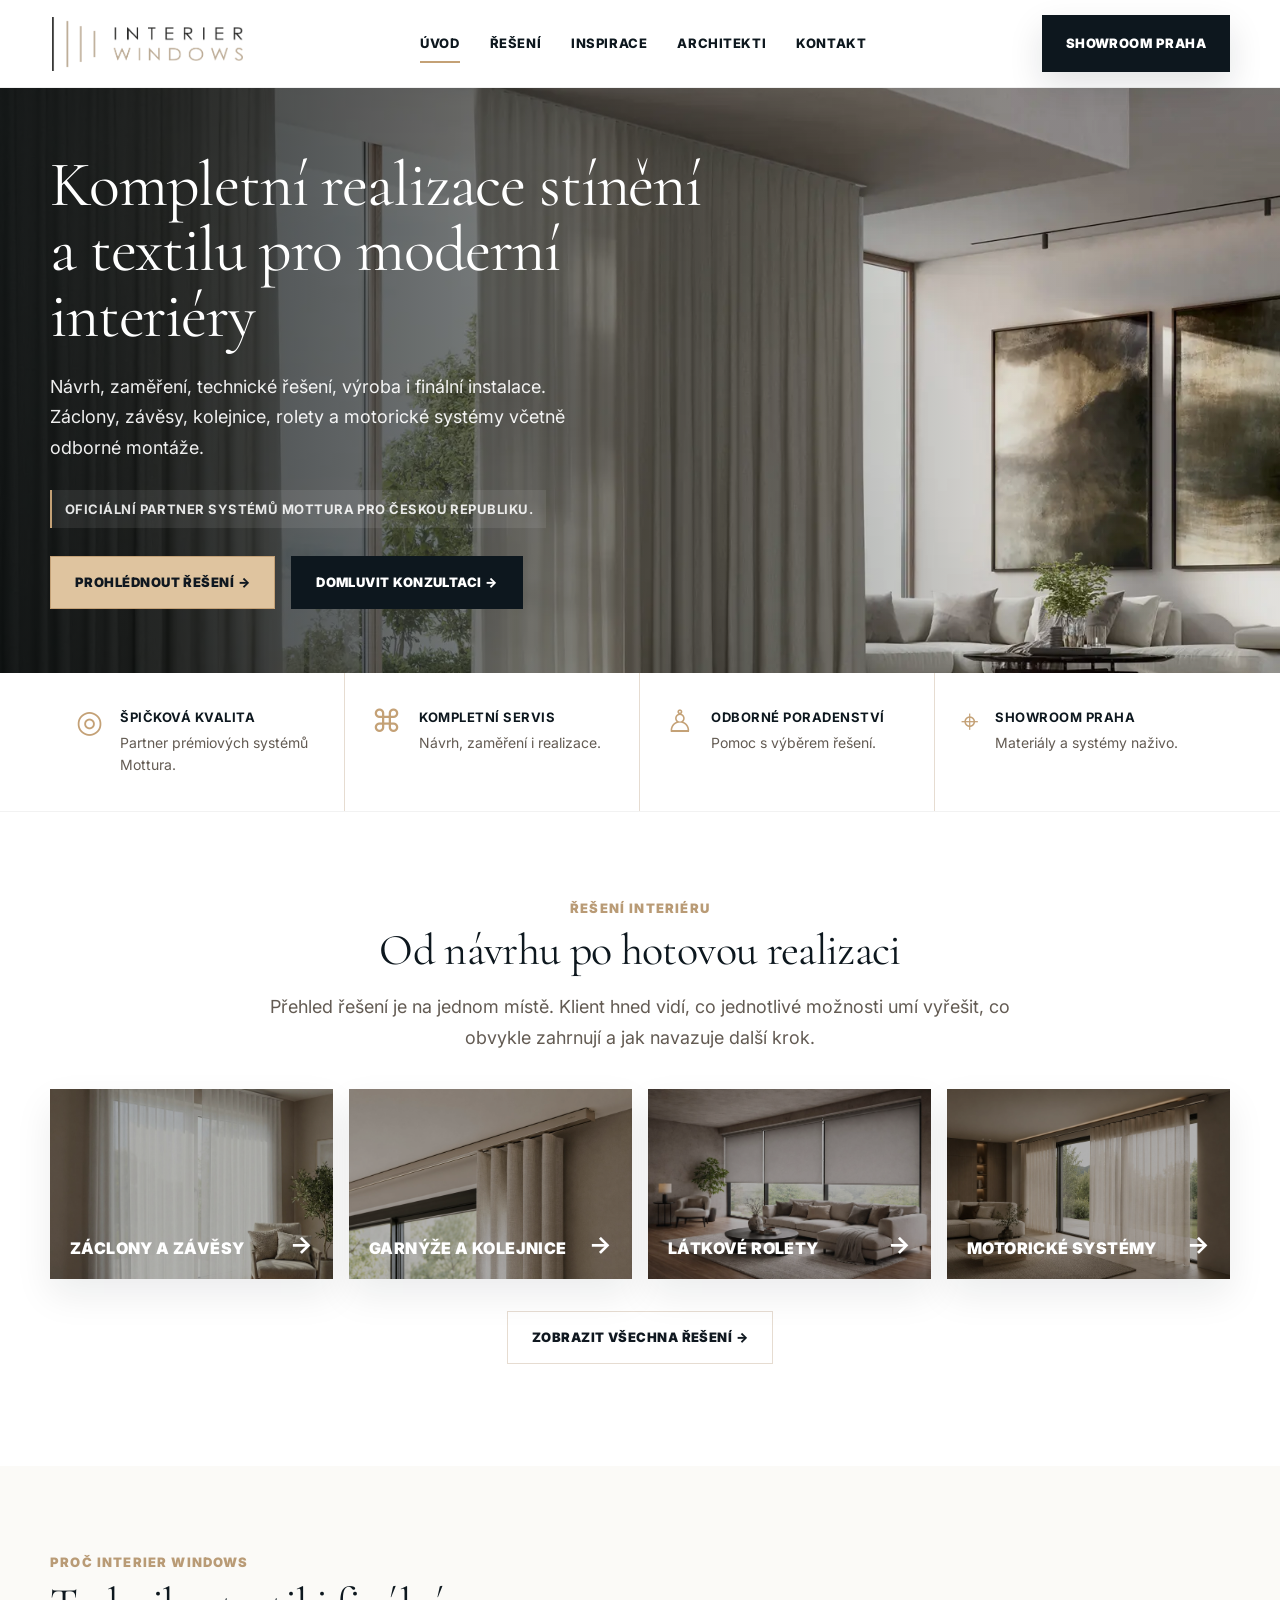
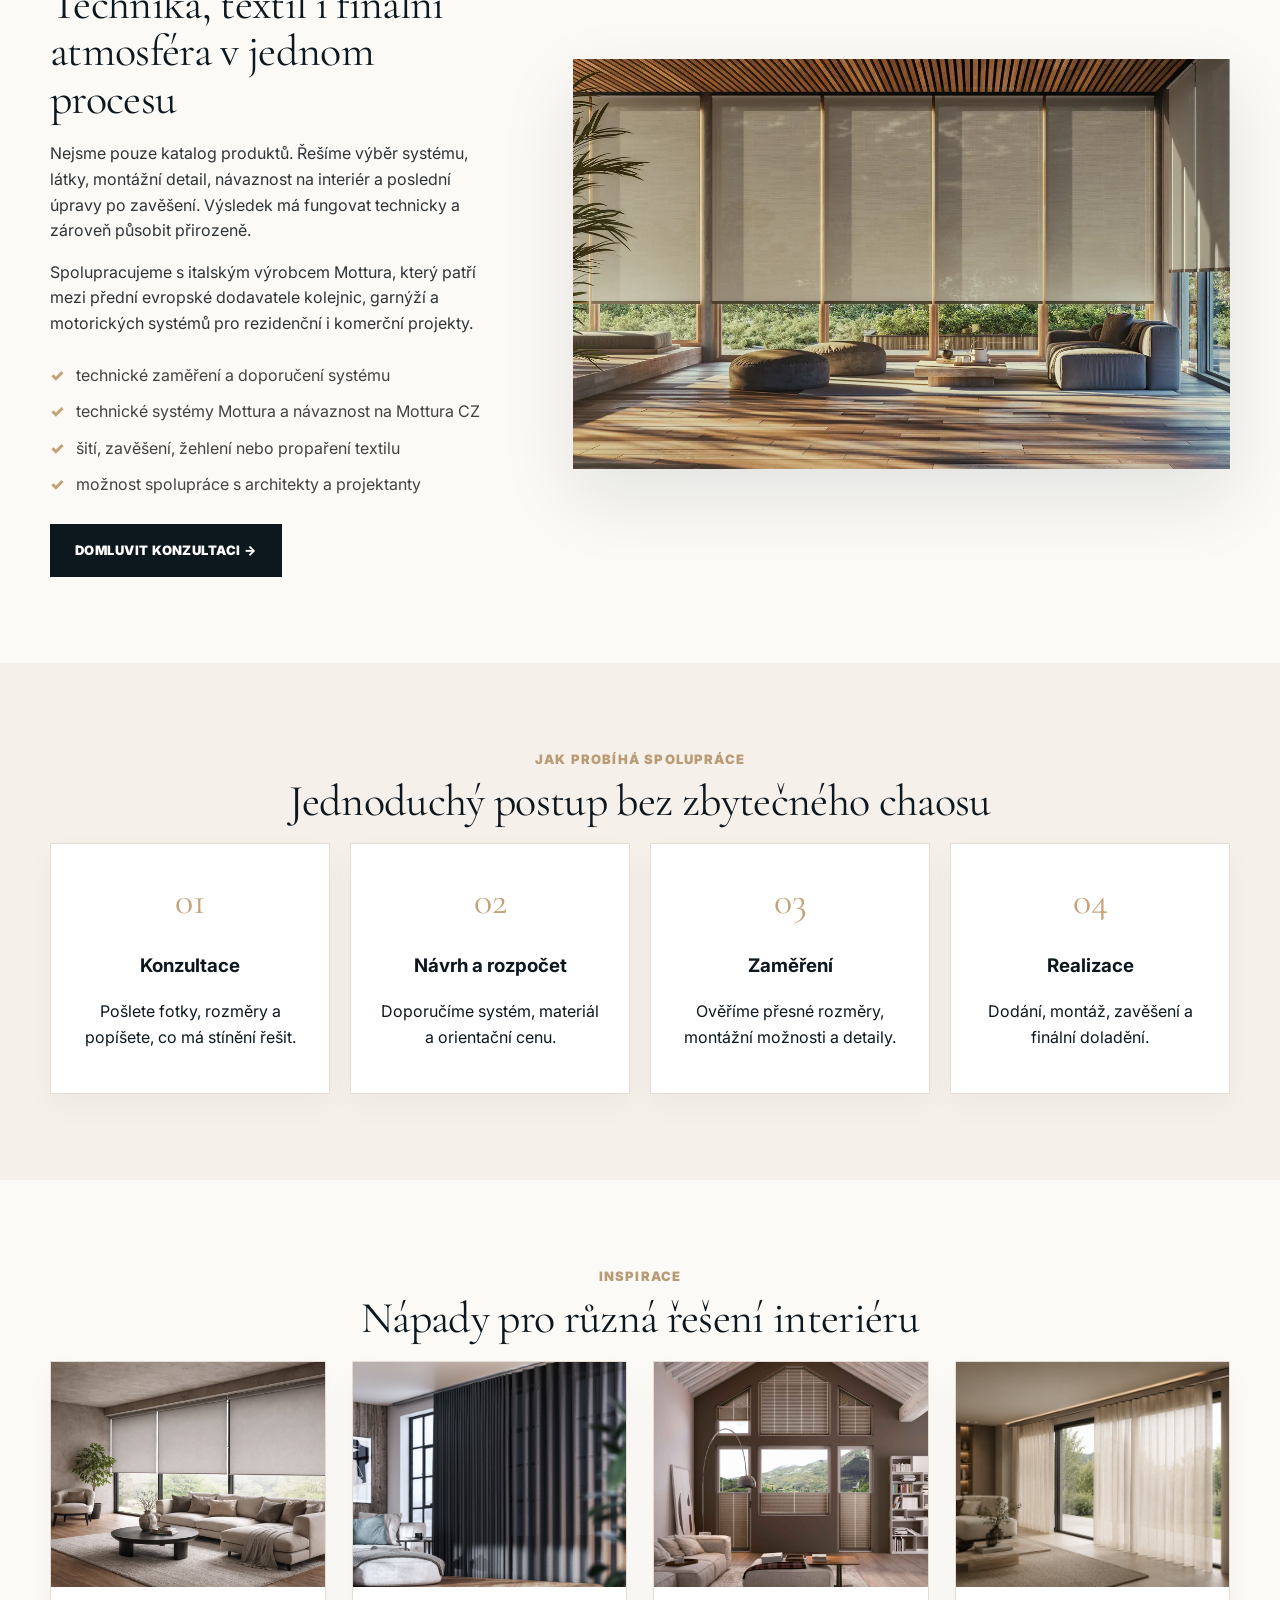
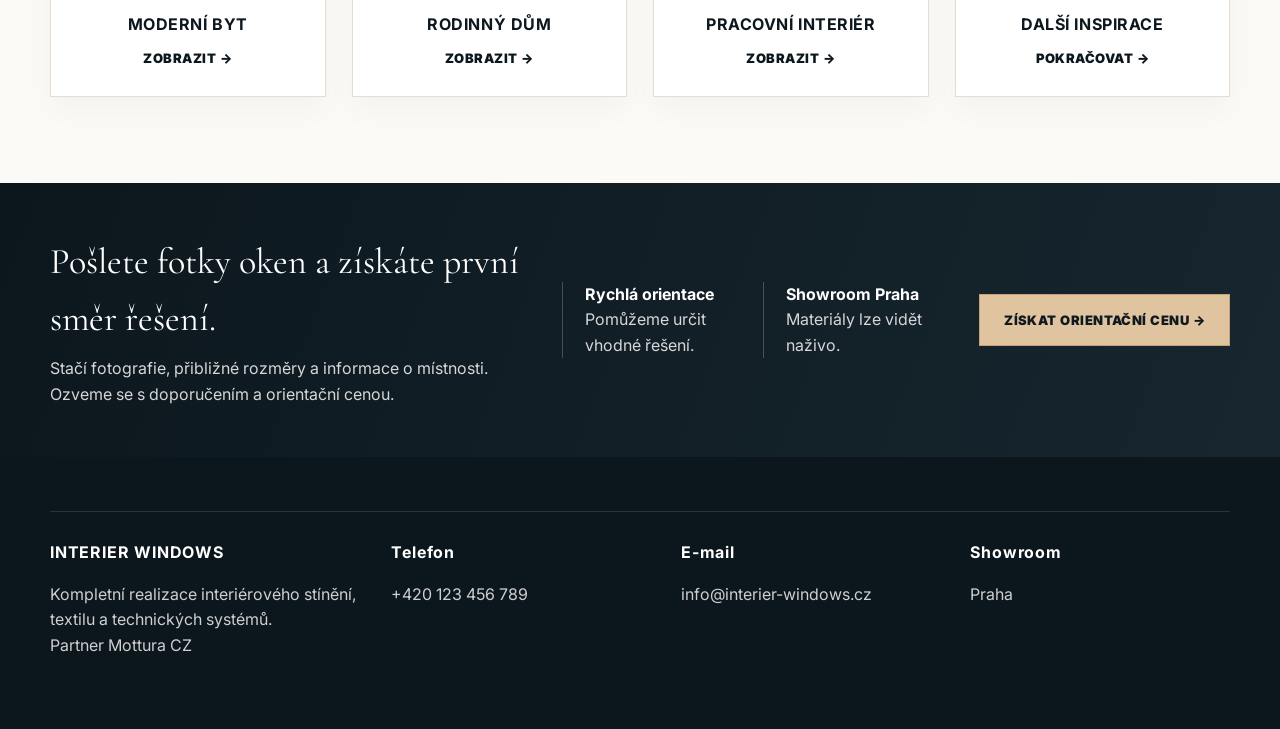
==== commit 5270889a: "Add files via upload" ====
--- a/index.html
+++ b/index.html
@@ -1,9 +1,293 @@
-<!doctype html><html lang="cs"><head><meta charset="utf-8"><meta name="viewport" content="width=device-width,initial-scale=1"><meta name="description" content="Interier Windows – návrh, zaměření, dodání a montáž záclon, závěsů, rolet, kolejnic a motorických systémů v Praze."><title>Interier Windows | Kompletní realizace stínění a textilu</title><link rel="stylesheet" href="style.css"></head><body><header class="topbar"><div class="wrap nav"><a class="brand" href="index.html"><img class="logo" src="assets/img/logo/interier-windows-logo-transparent.png" alt="Interier Windows"></a><button class="hamb" aria-label="Menu">☰</button><nav class="menu"><a class="active" href="index.html">Úvod</a><a href="sluzby.html">Řešení</a><a href="realizace.html">Realizace</a><a href="architekti.html">Architekti</a><a href="kontakt.html">Kontakt</a></nav><a class="showroom" href="kontakt.html#showroom">Showroom Praha</a></div></header><main>
-<section class="hero hero-slider"><div class="hero-bg is-active" style="background-image:url('assets/img/hero/nahled-1.webp')"></div><div class="hero-bg" style="background-image:url('assets/img/hero/nahled-2.webp')"></div><div class="hero-bg" style="background-image:url('assets/img/hero/nahled-3.webp')"></div><div class="wrap reveal"><h1>Kompletní realizace stínění a textilu pro moderní interiéry</h1><p>Návrh, zaměření, technické řešení, výroba i finální instalace. Záclony, závěsy, kolejnice, rolety a motorické systémy včetně odborné montáže.</p><div class="hero-note">Oficiální partner systémů Mottura pro Českou republiku.</div><div class="actions"><a class="btn" href="sluzby.html">Prohlédnout řešení →</a><a class="btn dark" href="kontakt.html">Získat orientační cenu →</a></div></div></section>
-<section class="features"><div class="wrap feature-grid"><div class="feature"><div class="ico">◎</div><div><h3>Špičková kvalita</h3><p>Partner prémiových systémů Mottura.</p></div></div><div class="feature"><div class="ico">⌘</div><div><h3>Kompletní servis</h3><p>Návrh, zaměření i realizace.</p></div></div><div class="feature"><div class="ico">♙</div><div><h3>Odborné poradenství</h3><p>Pomoc s výběrem řešení.</p></div></div><div class="feature"><div class="ico">⌖</div><div><h3>Showroom Praha</h3><p>Materiály a systémy naživo.</p></div></div></div></section>
+<!doctype html>
+<html lang="cs">
+  <head>
+    <meta charset="utf-8" />
+    <meta name="viewport" content="width=device-width,initial-scale=1" />
+    <meta
+      name="description"
+      content="Interier Windows – návrh, zaměření, dodání a montáž záclon, závěsů, rolet, kolejnic a motorických systémů v Praze."
+    />
+    <title>Interier Windows | Kompletní realizace stínění a textilu</title>
+    <link rel="stylesheet" href="style.css" />
+  </head>
+  <body>
+    <header class="topbar">
+      <div class="wrap nav">
+        <a
+          class="brand"
+          href="index.html"
+          aria-label="Interier Windows – úvodní stránka"
+        >
+          <img
+            class="logo"
+            src="assets/img/logo/interier-windows-logo.png"
+            alt="Interier Windows"
+          />
+        </a>
+        <button
+          class="hamb"
+          type="button"
+          aria-label="Otevřít menu"
+          aria-expanded="false"
+          aria-controls="main-menu"
+        >
+          ☰
+        </button>
+        <nav class="menu" id="main-menu" aria-label="Hlavní navigace">
+          <a class="active" href="index.html" aria-current="page">Úvod</a>
+          <a href="sluzby.html">Řešení</a>
+          <a href="inspirace.html">Inspirace</a>
+          <a href="architekti.html">Architekti</a>
+          <a href="kontakt.html">Kontakt</a>
+        </nav>
+        <a class="showroom" href="kontakt.html#showroom">Showroom Praha</a>
+      </div>
+    </header>
+    <main>
+      <section class="hero hero-slider">
+        <div class="hero-bg hero-bg--1 is-active"></div>
+        <div class="hero-bg hero-bg--2"></div>
+        <div class="hero-bg hero-bg--3"></div>
+        <div class="wrap reveal">
+          <h1>Kompletní realizace stínění a textilu pro moderní interiéry</h1>
+          <p>
+            Návrh, zaměření, technické řešení, výroba i finální instalace.
+            Záclony, závěsy, kolejnice, rolety a motorické systémy včetně
+            odborné montáže.
+          </p>
+          <div class="hero-note">
+            Oficiální partner systémů Mottura pro Českou republiku.
+          </div>
+          <div class="actions">
+            <a class="btn" href="sluzby.html">Prohlédnout řešení →</a
+            ><a class="btn dark" href="kontakt.html"
+              >Domluvit konzultaci →</a
+            >
+          </div>
+        </div>
+      </section>
+      <section class="features">
+        <div class="wrap feature-grid">
+          <div class="feature">
+            <div class="ico">◎</div>
+            <div>
+              <h3>Špičková kvalita</h3>
+              <p>Partner prémiových systémů Mottura.</p>
+            </div>
+          </div>
+          <div class="feature">
+            <div class="ico">⌘</div>
+            <div>
+              <h3>Kompletní servis</h3>
+              <p>Návrh, zaměření i realizace.</p>
+            </div>
+          </div>
+          <div class="feature">
+            <div class="ico">♙</div>
+            <div>
+              <h3>Odborné poradenství</h3>
+              <p>Pomoc s výběrem řešení.</p>
+            </div>
+          </div>
+          <div class="feature">
+            <div class="ico">⌖</div>
+            <div>
+              <h3>Showroom Praha</h3>
+              <p>Materiály a systémy naživo.</p>
+            </div>
+          </div>
+        </div>
+      </section>
 
-<section class="section white"><div class="wrap center"><div class="eyebrow">Řešení interiéru</div><h2>Od návrhu po hotovou realizaci</h2><p class="lead">Řešení a orientační ceny jsou propojené na jednom místě. Klient hned vidí, co řešíme, co je součástí realizace a jaký rozpočet může zhruba očekávat.</p><div class="service-grid"><a class="service-tile" href="sluzby.html#textil"><img src="assets/img/products/zaclony.jpg" alt="Záclony a závěsy"><span>Záclony a závěsy</span><b>→</b></a><a class="service-tile" href="sluzby.html#kolejnice"><img src="assets/img/products/kolejnice.jpg" alt="Kolejnice"><span>Garnýže a kolejnice</span><b>→</b></a><a class="service-tile" href="sluzby.html#rolety"><img src="assets/img/products/rolety-interierove.jpg" alt="Rolety"><span>Látkové rolety</span><b>→</b></a><a class="service-tile" href="sluzby.html#motory"><img src="assets/img/products/motoricke-systemy.jpg" alt="Motorika"><span>Motorické systémy</span><b>→</b></a></div><p style="margin-top:32px"><a class="btn light" href="sluzby.html">Zobrazit všechna řešení →</a></p></div></section>
-<section id="onas" class="section"><div class="wrap split"><div class="text reveal"><div class="eyebrow">Proč Interier Windows</div><h2>Technika, textil i finální atmosféra v jednom procesu</h2><p>Nejsme pouze katalog produktů. Řešíme výběr systému, látky, montážní detail, návaznost na interiér a poslední úpravy po zavěšení. Výsledek má fungovat technicky a zároveň působit přirozeně.</p><p>Spolupracujeme s italským výrobcem Mottura, který patří mezi přední evropské dodavatele kolejnic, garnýží a motorických systémů pro rezidenční i komerční projekty.</p><ul class="ticks"><li>technické zaměření a doporučení systému</li><li>technické systémy Mottura a návaznost na Mottura CZ</li><li>šití, zavěšení, žehlení nebo propaření textilu</li><li>možnost spolupráce s architekty a projektanty</li></ul><a class="btn dark" href="kontakt.html">Domluvit konzultaci →</a></div><img class="reveal" src="assets/img/hero/nahled-2.webp" alt="Interiérové stínění"></div></section>
-<section class="section stone"><div class="wrap center"><div class="eyebrow">Jak probíhá spolupráce</div><h2>Jednoduchý postup bez zbytečného chaosu</h2><div class="process"><div><h3>Konzultace</h3><p>Probereme místnost, funkci stínění, styl interiéru a první představu rozpočtu.</p></div><div><h3>Zaměření a návrh</h3><p>Ověříme technické možnosti, vybereme systém, látku a způsob ovládání.</p></div><div><h3>Výroba</h3><p>Připravíme textil i technické komponenty přesně podle projektu.</p></div><div><h3>Montáž</h3><p>Nainstalujeme systém, zavěsíme textil a doladíme finální vzhled.</p></div></div></div></section>
-<section class="section"><div class="wrap center"><div class="eyebrow">Realizace</div><h2>Projekty, které inspirují</h2><div class="cards four"><a class="card" href="realizace.html"><img src="assets/img/products/rolety-interierove.jpg" alt="Realizace byt"><div class="in"><h3>Byt Praha</h3><span class="arrow">Zobrazit →</span></div></a><a class="card" href="realizace.html"><img src="assets/img/products/zavesy.jpg" alt="Realizace rodinný dům"><div class="in"><h3>Rodinný dům</h3><span class="arrow">Zobrazit →</span></div></a><a class="card" href="realizace.html"><img src="assets/img/products/plisse.jpg" alt="Realizace kanceláře"><div class="in"><h3>Kanceláře</h3><span class="arrow">Zobrazit →</span></div></a><a class="card" href="realizace.html"><img src="assets/img/products/motoricke-systemy.jpg" alt="Další realizace"><div class="in"><h3>Zobrazit další realizace</h3><span class="arrow">Pokračovat →</span></div></a></div></div></section>
-<section class="cta-band"><div class="wrap cta-grid"><div><h2>Pošlete fotky oken a získáte první směr řešení.</h2><p>Stačí fotografie, přibližné rozměry a informace o místnosti. Ozveme se s doporučením a orientační cenou.</p></div><div class="mini"><div><strong>Rychlá orientace</strong><p>Pomůžeme určit vhodné řešení.</p></div><div><strong>Showroom Praha</strong><p>Materiály lze vidět naživo.</p></div></div><a class="btn" href="kontakt.html">Získat orientační cenu →</a></div></section></main><footer class="footer"><div class="wrap footer-grid"><div><strong>INTERIER WINDOWS</strong><p>Kompletní realizace interiérového stínění, textilu a technických systémů. <br><a href="https://motturacz.cz" target="_blank" rel="noopener">Partner Mottura CZ</a></p></div><div><strong>Telefon</strong><p>+420 123 456 789</p></div><div><strong>E-mail</strong><p>info@interier-windows.cz</p></div><div><strong>Showroom</strong><p>Praha</p></div></div></footer><script src="app.js"></script></body></html>+      <section class="section white">
+        <div class="wrap center">
+          <div class="eyebrow">Řešení interiéru</div>
+          <h2>Od návrhu po hotovou realizaci</h2>
+          <p class="lead">
+            Přehled řešení je na jednom místě. Klient hned vidí, co jednotlivé
+            možnosti umí vyřešit, co obvykle zahrnují a jak navazuje další krok.
+          </p>
+          <div class="service-grid">
+            <a class="service-tile" href="sluzby.html#textil"
+              ><img
+                src="assets/img/products/zaclony.jpg"
+                alt="Záclony a závěsy"
+              /><span>Záclony a závěsy</span><b>→</b></a
+            ><a class="service-tile" href="sluzby.html#kolejnice"
+              ><img
+                src="assets/img/products/kolejnice.jpg"
+                alt="Kolejnice"
+              /><span>Garnýže a kolejnice</span><b>→</b></a
+            ><a class="service-tile" href="sluzby.html#rolety"
+              ><img
+                src="assets/img/products/rolety-interierove.jpg"
+                alt="Rolety"
+              /><span>Látkové rolety</span><b>→</b></a
+            ><a class="service-tile" href="sluzby.html#motory"
+              ><img
+                src="assets/img/products/motoricke-systemy.jpg"
+                alt="Motorika"
+              /><span>Motorické systémy</span><b>→</b></a
+            >
+          </div>
+          <p class="section-action">
+            <a class="btn light" href="sluzby.html"
+              >Zobrazit všechna řešení →</a
+            >
+          </p>
+        </div>
+      </section>
+      <section id="onas" class="section">
+        <div class="wrap split">
+          <div class="text reveal">
+            <div class="eyebrow">Proč Interier Windows</div>
+            <h2>Technika, textil i finální atmosféra v jednom procesu</h2>
+            <p>
+              Nejsme pouze katalog produktů. Řešíme výběr systému, látky,
+              montážní detail, návaznost na interiér a poslední úpravy po
+              zavěšení. Výsledek má fungovat technicky a zároveň působit
+              přirozeně.
+            </p>
+            <p>
+              Spolupracujeme s italským výrobcem Mottura, který patří mezi
+              přední evropské dodavatele kolejnic, garnýží a motorických systémů
+              pro rezidenční i komerční projekty.
+            </p>
+            <ul class="ticks">
+              <li>technické zaměření a doporučení systému</li>
+              <li>technické systémy Mottura a návaznost na Mottura CZ</li>
+              <li>šití, zavěšení, žehlení nebo propaření textilu</li>
+              <li>možnost spolupráce s architekty a projektanty</li>
+            </ul>
+            <a class="btn dark" href="kontakt.html">Domluvit konzultaci →</a>
+          </div>
+          <img
+            class="reveal"
+            src="assets/img/hero/nahled-2.webp"
+            alt="Interiérové stínění"
+          />
+        </div>
+      </section>
+      <section class="section stone">
+        <div class="wrap center">
+          <div class="eyebrow">Jak probíhá spolupráce</div>
+          <h2>Jednoduchý postup bez zbytečného chaosu</h2>
+          <div class="process">
+            <div>
+              <h3>Konzultace</h3>
+              <p>Pošlete fotky, rozměry a popíšete, co má stínění řešit.</p>
+            </div>
+            <div>
+              <h3>Návrh a rozpočet</h3>
+              <p>Doporučíme systém, materiál a orientační cenu.</p>
+            </div>
+            <div>
+              <h3>Zaměření</h3>
+              <p>Ověříme přesné rozměry, montážní možnosti a detaily.</p>
+            </div>
+            <div>
+              <h3>Realizace</h3>
+              <p>Dodání, montáž, zavěšení a finální doladění.</p>
+            </div>
+          </div>
+        </div>
+      </section>
+      <section class="section">
+        <div class="wrap center">
+          <div class="eyebrow">Inspirace</div>
+          <h2>Nápady pro různá řešení interiéru</h2>
+          <div class="cards four">
+            <a class="card" href="inspirace.html"
+              ><img
+                src="assets/img/products/rolety-interierove.jpg"
+                alt="Inspirace pro byt"
+              />
+              <div class="in">
+                <h3>Moderní byt</h3>
+                <span class="arrow">Zobrazit →</span>
+              </div></a
+            ><a class="card" href="inspirace.html"
+              ><img
+                src="assets/img/products/zavesy.jpg"
+                alt="Inspirace pro rodinný dům"
+              />
+              <div class="in">
+                <h3>Rodinný dům</h3>
+                <span class="arrow">Zobrazit →</span>
+              </div></a
+            ><a class="card" href="inspirace.html"
+              ><img
+                src="assets/img/products/plisse.jpg"
+                alt="Inspirace pro kancelář"
+              />
+              <div class="in">
+                <h3>Pracovní interiér</h3>
+                <span class="arrow">Zobrazit →</span>
+              </div></a
+            ><a class="card" href="inspirace.html"
+              ><img
+                src="assets/img/products/motoricke-systemy.jpg"
+                alt="Další inspirace"
+              />
+              <div class="in">
+                <h3>Další inspirace</h3>
+                <span class="arrow">Pokračovat →</span>
+              </div></a
+            >
+          </div>
+        </div>
+      </section>
+      <section class="cta-band">
+        <div class="wrap cta-grid">
+          <div>
+            <h2>Pošlete fotky oken a získáte první směr řešení.</h2>
+            <p>
+              Stačí fotografie, přibližné rozměry a informace o místnosti.
+              Ozveme se s doporučením a orientační cenou.
+            </p>
+          </div>
+          <div class="mini">
+            <div>
+              <strong>Rychlá orientace</strong>
+              <p>Pomůžeme určit vhodné řešení.</p>
+            </div>
+            <div>
+              <strong>Showroom Praha</strong>
+              <p>Materiály lze vidět naživo.</p>
+            </div>
+          </div>
+          <a class="btn" href="kontakt.html">Získat orientační cenu →</a>
+        </div>
+      </section>
+    </main>
+    <footer class="footer">
+      <div class="wrap footer-grid">
+        <div>
+          <strong>INTERIER WINDOWS</strong>
+          <p>
+            Kompletní realizace interiérového stínění, textilu a technických
+            systémů. <br /><a
+              href="https://motturacz.cz"
+              target="_blank"
+              rel="noopener noreferrer"
+              >Partner Mottura CZ</a
+            >
+          </p>
+        </div>
+        <div>
+          <strong>Telefon</strong>
+          <p>+420 123 456 789</p>
+        </div>
+        <div>
+          <strong>E-mail</strong>
+          <p>info@interier-windows.cz</p>
+        </div>
+        <div>
+          <strong>Showroom</strong>
+          <p>Praha</p>
+        </div>
+      </div>
+    </footer>
+    <script src="app.js"></script>
+  </body>
+</html>
--- a/style.css
+++ b/style.css
@@ -1,38 +1,1133 @@
-@import url('https://fonts.googleapis.com/css2?family=Cormorant+Garamond:wght@400;500;600&family=Inter:wght@400;500;600;700;800;900&display=swap');
-:root{--ink:#0d171e;--ink2:#14242c;--stone:#f5f0e9;--soft:#fbfaf7;--white:#fff;--line:#e6dcd1;--muted:#635b53;--gold:#c4a176;--gold2:#dfc49f;--serif:Georgia,'Times New Roman',serif;--sans:Inter,Arial,sans-serif;--shadow:0 28px 70px rgba(14,20,24,.10)}
-*{box-sizing:border-box}html{scroll-behavior:smooth}body{margin:0;font-family:var(--sans);color:var(--ink);background:var(--soft);font-size:16px;line-height:1.6;-webkit-font-smoothing:antialiased}a{text-decoration:none;color:inherit}img{display:block;max-width:100%}.wrap{width:min(1180px,calc(100% - 56px));margin:auto}.topbar{height:92px;background:rgba(255,255,255,.94);backdrop-filter:blur(16px);border-bottom:1px solid rgba(0,0,0,.06);position:sticky;top:0;z-index:50}.nav{height:100%;display:flex;align-items:center;justify-content:space-between;gap:28px}.brand{display:flex;align-items:center}.logo{width:210px;max-height:58px;object-fit:contain}.menu{display:flex;align-items:center;gap:30px;font-size:13px;font-weight:800;letter-spacing:.045em;text-transform:uppercase}.menu a{position:relative;padding:36px 0}.menu a:after{content:"";position:absolute;left:0;right:0;bottom:27px;height:2px;background:var(--gold);transform:scaleX(0);transition:.25s}.menu a.active:after,.menu a:hover:after{transform:scaleX(1)}.showroom{display:inline-flex;align-items:center;gap:0;background:var(--ink);color:#fff;padding:18px 24px;text-transform:uppercase;font-weight:900;font-size:13px;letter-spacing:.035em}.hamb{display:none;border:0;background:transparent;font-size:30px}.hero{min-height:560px;color:#fff;display:flex;align-items:center;background:linear-gradient(90deg,rgba(5,10,12,.84),rgba(5,10,12,.50) 42%,rgba(5,10,12,.08) 78%),var(--hero) center/cover no-repeat}.hero.page{min-height:380px}.hero .wrap{padding:64px 0}.crumb{font-size:13px;color:rgba(255,255,255,.75);margin-bottom:28px}.hero h1{font-family:var(--serif);font-size:64px;line-height:1.02;font-weight:400;margin:0 0 24px;max-width:690px}.hero.page h1{font-size:58px}.hero p{max-width:570px;font-size:18px;margin:0 0 32px;color:rgba(255,255,255,.93)}.line{width:42px;height:1px;background:var(--gold);margin:0 0 24px}.actions{display:flex;gap:16px;flex-wrap:wrap}.btn{display:inline-flex;align-items:center;justify-content:center;gap:12px;min-height:52px;padding:15px 24px;border:1px solid var(--gold);background:var(--gold2);color:#101820;text-transform:uppercase;font-size:13px;font-weight:900;letter-spacing:.035em;transition:.22s;cursor:pointer}.btn:hover{transform:translateY(-2px);box-shadow:0 14px 32px rgba(0,0,0,.12)}.btn.dark{background:var(--ink);border-color:var(--ink);color:#fff}.btn.ghost{background:transparent;color:#fff;border-color:rgba(255,255,255,.45)}.btn.light{background:#fff;border-color:var(--line)}.features{background:#fff;border-bottom:1px solid rgba(0,0,0,.05)}.features.dark{background:linear-gradient(110deg,#0c171d,#17262f);color:#fff}.feature-grid{display:grid;grid-template-columns:repeat(4,1fr)}.feature{display:flex;gap:17px;padding:34px 26px;border-right:1px solid var(--line);align-items:flex-start}.feature:last-child{border-right:0}.ico{font-size:31px;line-height:1;color:var(--gold);font-weight:400}.feature h3{margin:0 0 4px;font-size:13px;text-transform:uppercase;letter-spacing:.04em}.feature p{margin:0;color:var(--muted);font-size:14px}.features.dark .feature p{color:#d9d9d9}.section{padding:86px 0}.section.white{background:#fff}.section.stone{background:var(--stone)}.section.compact{padding:58px 0}.center{text-align:center}.eyebrow{color:var(--gold);text-transform:uppercase;font-weight:900;letter-spacing:.09em;font-size:13px;margin-bottom:8px}.section h2,.serif-title{font-family:var(--serif);font-size:44px;line-height:1.08;font-weight:400;margin:0 0 18px}.lead{font-size:18px;color:var(--muted);max-width:760px}.center .lead{margin-left:auto;margin-right:auto}.service-grid{display:grid;grid-template-columns:repeat(4,1fr);gap:16px;margin-top:36px}.service-tile{height:190px;position:relative;overflow:hidden;background:#ddd}.service-tile img{width:100%;height:100%;object-fit:cover;filter:brightness(.70);transition:.45s}.service-tile:hover img{transform:scale(1.06);filter:brightness(.58)}.service-tile span{position:absolute;left:20px;bottom:18px;right:44px;color:#fff;font-size:16px;font-weight:900;text-transform:uppercase;letter-spacing:.025em;text-align:left}.service-tile b{position:absolute;right:20px;bottom:15px;color:#fff;font-size:24px}.split{display:grid;grid-template-columns:1fr 1.45fr;gap:70px;align-items:center}.split.reverse{grid-template-columns:1.35fr 1fr}.split img{width:100%;height:410px;object-fit:cover;box-shadow:var(--shadow)}.text p{color:#2f3437}.ticks{list-style:none;margin:26px 0;padding:0}.ticks li{margin:11px 0;color:#424242}.ticks li:before{content:"✓";color:var(--gold);margin-right:12px;font-weight:900}.cards{display:grid;grid-template-columns:repeat(3,1fr);gap:26px}.cards.four{grid-template-columns:repeat(4,1fr)}.card{background:#fff;border:1px solid var(--line);transition:.25s;overflow:hidden}.card:hover{transform:translateY(-4px);box-shadow:var(--shadow)}.card img{width:100%;height:225px;object-fit:cover}.card .in{padding:25px}.card h3{margin:0 0 8px;font-size:16px;text-transform:uppercase;letter-spacing:.035em}.card h3.serif{font-family:var(--serif);font-size:29px;line-height:1.12;text-transform:none;font-weight:400;letter-spacing:0}.card p{margin:0 0 20px;color:var(--muted)}.arrow{text-transform:uppercase;font-size:13px;font-weight:900;letter-spacing:.035em}.cta-band{background:linear-gradient(110deg,#0c171d,#17262f);color:#fff;padding:50px 0}.cta-grid{display:grid;grid-template-columns:1.25fr 1fr auto;gap:36px;align-items:center}.cta-grid h2{font-family:var(--serif);font-size:36px;font-weight:400;margin:0 0 8px}.cta-grid p{color:#d7d7d7;margin:0}.mini{display:grid;grid-template-columns:repeat(2,1fr);gap:20px}.mini div{border-left:1px solid rgba(255,255,255,.22);padding-left:22px}.problem-grid{display:grid;grid-template-columns:repeat(3,1fr);gap:18px;margin-top:34px}.problem{background:#fff;border:1px solid var(--line);padding:26px;text-align:left}.problem strong{display:block;margin-bottom:7px;text-transform:uppercase;font-size:13px;letter-spacing:.04em}.solution-row{display:grid;grid-template-columns:1.05fr 1.25fr;gap:42px;align-items:stretch;background:#fff;border:1px solid var(--line);margin:28px 0;scroll-margin-top:120px}.solution-row img{width:100%;height:100%;min-height:380px;object-fit:cover}.solution-content{padding:38px}.solution-content h2{font-size:38px}.price-strip{display:grid;grid-template-columns:repeat(3,1fr);gap:12px;margin:24px 0}.price-pill{background:var(--stone);border:1px solid var(--line);padding:16px}.price-pill small{display:block;text-transform:uppercase;color:var(--gold);font-weight:900;font-size:11px;letter-spacing:.06em}.price-pill strong{font-family:var(--serif);font-size:24px;font-weight:400}.included{display:grid;grid-template-columns:1fr 1fr;gap:9px 18px;margin:22px 0}.included span:before{content:"✓";color:var(--gold);margin-right:9px}.process{display:grid;grid-template-columns:repeat(4,1fr);gap:20px;counter-reset:step}.process div{background:#fff;border:1px solid var(--line);padding:27px;counter-increment:step}.process div:before{content:"0" counter(step);font-family:var(--serif);font-size:38px;color:var(--gold)}.page-grid{display:grid;grid-template-columns:260px 1fr;gap:42px;align-items:start}.side{position:sticky;top:116px}.side h4{text-transform:uppercase;font-size:14px;margin-top:0}.side a{display:flex;justify-content:space-between;align-items:center;background:#fff;border-bottom:1px solid var(--line);padding:16px 18px;color:#2d2d2d}.side a.active,.side a:hover{background:var(--ink);color:#fff}.note-box{background:#fff;border:1px solid var(--line);padding:26px;margin-top:30px}.filter{display:flex;gap:38px;align-items:center;margin-bottom:34px;overflow:auto}.filter button{border:0;background:transparent;font:inherit;font-weight:700;padding:0 0 9px;white-space:nowrap;cursor:pointer;color:#333}.filter button.active{border-bottom:2px solid var(--gold)}.project-card{display:block}.project-card small{color:var(--gold);text-transform:uppercase;font-weight:900}.project-card .loc{font-size:14px;color:#777;margin-top:5px}.form-wrap{display:grid;grid-template-columns:1fr 1.15fr;gap:34px;align-items:start}.form{background:#fff;border:1px solid var(--line);padding:34px;display:grid;gap:14px}.form input,.form select,.form textarea{width:100%;border:1px solid #ddd;background:#fbfaf8;padding:16px;font:inherit}.form textarea{min-height:140px}.two{display:grid;grid-template-columns:1fr 1fr;gap:14px}.contact-box{background:linear-gradient(110deg,#0c171d,#17262f);color:#fff;padding:34px}.contact-box p{color:#ddd}.trust-list{display:grid;grid-template-columns:repeat(2,1fr);gap:16px}.trust-list div{background:#fff;border:1px solid var(--line);padding:22px}.footer{background:#0c171d;color:#fff;padding:42px 0}.footer-grid{display:grid;grid-template-columns:1.2fr repeat(3,1fr);gap:30px}.footer p,.footer a{color:#cfcfcf}.reveal{opacity:0;transform:translateY(22px);transition:.7s ease}.reveal.visible{opacity:1;transform:none}
-@media(max-width:980px){.topbar{height:auto;padding:13px 0}.hamb{display:block}.nav{flex-wrap:wrap}.logo{width:190px}.menu{display:none;position:absolute;top:79px;left:0;right:0;background:#fff;flex-direction:column;align-items:flex-start;gap:0;padding:18px 28px;border-top:1px solid #eee;box-shadow:0 18px 35px rgba(0,0,0,.08)}.menu.open{display:flex}.menu a{padding:12px 0}.menu a:after{display:none}.showroom{display:none}.hero,.hero.page{min-height:560px;background-position:center}.hero h1,.hero.page h1{font-size:42px}.wrap{width:min(100% - 32px,1180px)}.feature-grid,.service-grid,.cards,.cards.four,.split,.split.reverse,.page-grid,.price-grid,.process,.form-wrap,.footer-grid,.cta-grid,.mini,.problem-grid,.solution-row,.price-strip,.included,.trust-list{grid-template-columns:1fr}.feature{border-right:0;border-bottom:1px solid var(--line);padding:25px 0}.section{padding:62px 0}.section h2,.serif-title{font-size:34px}.split{gap:30px}.split img,.solution-row img{height:300px;min-height:0}.solution-content{padding:26px}.side{position:static}.filter{gap:24px}.cta-grid{gap:22px}.two{grid-template-columns:1fr}}
+@import url("https://fonts.googleapis.com/css2?family=Cormorant+Garamond:wght@400;500;600&family=Inter:wght@400;500;600;700;800;900&display=swap");
+:root {
+  --ink: #0d171e;
+  --ink2: #14242c;
+  --stone: #f5f0e9;
+  --soft: #fbfaf7;
+  --white: #fff;
+  --line: #e6dcd1;
+  --muted: #635b53;
+  --gold: #c4a176;
+  --gold2: #dfc49f;
+  --serif: Georgia, "Times New Roman", serif;
+  --sans: Inter, Arial, sans-serif;
+  --shadow: 0 28px 70px rgba(14, 20, 24, 0.1);
+}
+* {
+  box-sizing: border-box;
+}
+html {
+  scroll-behavior: smooth;
+}
+body {
+  margin: 0;
+  font-family: var(--sans);
+  color: var(--ink);
+  background: var(--soft);
+  font-size: 16px;
+  line-height: 1.6;
+  -webkit-font-smoothing: antialiased;
+}
+a {
+  text-decoration: none;
+  color: inherit;
+}
+img {
+  display: block;
+  max-width: 100%;
+}
+.wrap {
+  width: min(1180px, calc(100% - 56px));
+  margin: auto;
+}
+.topbar {
+  height: 92px;
+  background: rgba(255, 255, 255, 0.94);
+  backdrop-filter: blur(16px);
+  border-bottom: 1px solid rgba(0, 0, 0, 0.06);
+  position: sticky;
+  top: 0;
+  z-index: 50;
+}
+.nav {
+  height: 100%;
+  display: flex;
+  align-items: center;
+  justify-content: space-between;
+  gap: 28px;
+}
+.brand {
+  display: flex;
+  align-items: center;
+}
+.logo {
+  width: 210px;
+  max-height: 58px;
+  object-fit: contain;
+}
+.menu {
+  display: flex;
+  align-items: center;
+  gap: 30px;
+  font-size: 13px;
+  font-weight: 800;
+  letter-spacing: 0.045em;
+  text-transform: uppercase;
+}
+.menu a {
+  position: relative;
+  padding: 36px 0;
+}
+.menu a:after {
+  content: "";
+  position: absolute;
+  left: 0;
+  right: 0;
+  bottom: 27px;
+  height: 2px;
+  background: var(--gold);
+  transform: scaleX(0);
+  transition: 0.25s;
+}
+.menu a.active:after,
+.menu a:hover:after {
+  transform: scaleX(1);
+}
+.showroom {
+  display: inline-flex;
+  align-items: center;
+  gap: 0;
+  background: var(--ink);
+  color: #fff;
+  padding: 18px 24px;
+  text-transform: uppercase;
+  font-weight: 900;
+  font-size: 13px;
+  letter-spacing: 0.035em;
+}
+.hamb {
+  display: none;
+  border: 0;
+  background: transparent;
+  font-size: 30px;
+}
+.hero {
+  min-height: 560px;
+  color: #fff;
+  display: flex;
+  align-items: center;
+  background:
+    linear-gradient(
+      90deg,
+      rgba(5, 10, 12, 0.84),
+      rgba(5, 10, 12, 0.5) 42%,
+      rgba(5, 10, 12, 0.08) 78%
+    ),
+    var(--hero) center/cover no-repeat;
+}
+.hero.page {
+  min-height: 380px;
+}
+.hero .wrap {
+  padding: 64px 0;
+}
+.crumb {
+  font-size: 13px;
+  color: rgba(255, 255, 255, 0.75);
+  margin-bottom: 28px;
+}
+.hero h1 {
+  font-family: var(--serif);
+  font-size: 64px;
+  line-height: 1.02;
+  font-weight: 400;
+  margin: 0 0 24px;
+  max-width: 690px;
+}
+.hero.page h1 {
+  font-size: 58px;
+}
+.hero p {
+  max-width: 570px;
+  font-size: 18px;
+  margin: 0 0 32px;
+  color: rgba(255, 255, 255, 0.93);
+}
+.line {
+  width: 42px;
+  height: 1px;
+  background: var(--gold);
+  margin: 0 0 24px;
+}
+.actions {
+  display: flex;
+  gap: 16px;
+  flex-wrap: wrap;
+}
+.btn {
+  display: inline-flex;
+  align-items: center;
+  justify-content: center;
+  gap: 12px;
+  min-height: 52px;
+  padding: 15px 24px;
+  border: 1px solid var(--gold);
+  background: var(--gold2);
+  color: #101820;
+  text-transform: uppercase;
+  font-size: 13px;
+  font-weight: 900;
+  letter-spacing: 0.035em;
+  transition: 0.22s;
+  cursor: pointer;
+}
+.btn:hover {
+  transform: translateY(-2px);
+  box-shadow: 0 14px 32px rgba(0, 0, 0, 0.12);
+}
+.btn.dark {
+  background: var(--ink);
+  border-color: var(--ink);
+  color: #fff;
+}
+.btn.ghost {
+  background: transparent;
+  color: #fff;
+  border-color: rgba(255, 255, 255, 0.45);
+}
+.btn.light {
+  background: #fff;
+  border-color: var(--line);
+}
+.features {
+  background: #fff;
+  border-bottom: 1px solid rgba(0, 0, 0, 0.05);
+}
+.features.dark {
+  background: linear-gradient(110deg, #0c171d, #17262f);
+  color: #fff;
+}
+.feature-grid {
+  display: grid;
+  grid-template-columns: repeat(4, 1fr);
+}
+.feature {
+  display: flex;
+  gap: 17px;
+  padding: 34px 26px;
+  border-right: 1px solid var(--line);
+  align-items: flex-start;
+}
+.feature:last-child {
+  border-right: 0;
+}
+.ico {
+  font-size: 31px;
+  line-height: 1;
+  color: var(--gold);
+  font-weight: 400;
+}
+.feature h3 {
+  margin: 0 0 4px;
+  font-size: 13px;
+  text-transform: uppercase;
+  letter-spacing: 0.04em;
+}
+.feature p {
+  margin: 0;
+  color: var(--muted);
+  font-size: 14px;
+}
+.features.dark .feature p {
+  color: #d9d9d9;
+}
+.section {
+  padding: 86px 0;
+}
+.section.white {
+  background: #fff;
+}
+.section.stone {
+  background: var(--stone);
+}
+.section.compact {
+  padding: 58px 0;
+}
+.center {
+  text-align: center;
+}
+.eyebrow {
+  color: var(--gold);
+  text-transform: uppercase;
+  font-weight: 900;
+  letter-spacing: 0.09em;
+  font-size: 13px;
+  margin-bottom: 8px;
+}
+.section h2,
+.serif-title {
+  font-family: var(--serif);
+  font-size: 44px;
+  line-height: 1.08;
+  font-weight: 400;
+  margin: 0 0 18px;
+}
+.lead {
+  font-size: 18px;
+  color: var(--muted);
+  max-width: 760px;
+}
+.center .lead {
+  margin-left: auto;
+  margin-right: auto;
+}
+.service-grid {
+  display: grid;
+  grid-template-columns: repeat(4, 1fr);
+  gap: 16px;
+  margin-top: 36px;
+}
+.service-tile {
+  height: 190px;
+  position: relative;
+  overflow: hidden;
+  background: #ddd;
+}
+.service-tile img {
+  width: 100%;
+  height: 100%;
+  object-fit: cover;
+  filter: brightness(0.7);
+  transition: 0.45s;
+}
+.service-tile:hover img {
+  transform: scale(1.06);
+  filter: brightness(0.58);
+}
+.service-tile span {
+  position: absolute;
+  left: 20px;
+  bottom: 18px;
+  right: 44px;
+  color: #fff;
+  font-size: 16px;
+  font-weight: 900;
+  text-transform: uppercase;
+  letter-spacing: 0.025em;
+  text-align: left;
+}
+.service-tile b {
+  position: absolute;
+  right: 20px;
+  bottom: 15px;
+  color: #fff;
+  font-size: 24px;
+}
+.split {
+  display: grid;
+  grid-template-columns: 1fr 1.45fr;
+  gap: 70px;
+  align-items: center;
+}
+.split.reverse {
+  grid-template-columns: 1.35fr 1fr;
+}
+.split img {
+  width: 100%;
+  height: 410px;
+  object-fit: cover;
+  box-shadow: var(--shadow);
+}
+.text p {
+  color: #2f3437;
+}
+.ticks {
+  list-style: none;
+  margin: 26px 0;
+  padding: 0;
+}
+.ticks li {
+  margin: 11px 0;
+  color: #424242;
+}
+.ticks li:before {
+  content: "✓";
+  color: var(--gold);
+  margin-right: 12px;
+  font-weight: 900;
+}
+.cards {
+  display: grid;
+  grid-template-columns: repeat(3, 1fr);
+  gap: 26px;
+}
+.cards.four {
+  grid-template-columns: repeat(4, 1fr);
+}
+.card {
+  background: #fff;
+  border: 1px solid var(--line);
+  transition: 0.25s;
+  overflow: hidden;
+}
+.card:hover {
+  transform: translateY(-4px);
+  box-shadow: var(--shadow);
+}
+.card img {
+  width: 100%;
+  height: 225px;
+  object-fit: cover;
+}
+.card .in {
+  padding: 25px;
+}
+.card h3 {
+  margin: 0 0 8px;
+  font-size: 16px;
+  text-transform: uppercase;
+  letter-spacing: 0.035em;
+}
+.card h3.serif {
+  font-family: var(--serif);
+  font-size: 29px;
+  line-height: 1.12;
+  text-transform: none;
+  font-weight: 400;
+  letter-spacing: 0;
+}
+.card p {
+  margin: 0 0 20px;
+  color: var(--muted);
+}
+.arrow {
+  text-transform: uppercase;
+  font-size: 13px;
+  font-weight: 900;
+  letter-spacing: 0.035em;
+}
+.cta-band {
+  background: linear-gradient(110deg, #0c171d, #17262f);
+  color: #fff;
+  padding: 50px 0;
+}
+.cta-grid {
+  display: grid;
+  grid-template-columns: 1.25fr 1fr auto;
+  gap: 36px;
+  align-items: center;
+}
+.cta-grid h2 {
+  font-family: var(--serif);
+  font-size: 36px;
+  font-weight: 400;
+  margin: 0 0 8px;
+}
+.cta-grid p {
+  color: #d7d7d7;
+  margin: 0;
+}
+.mini {
+  display: grid;
+  grid-template-columns: repeat(2, 1fr);
+  gap: 20px;
+}
+.mini div {
+  border-left: 1px solid rgba(255, 255, 255, 0.22);
+  padding-left: 22px;
+}
+.problem-grid {
+  display: grid;
+  grid-template-columns: repeat(3, 1fr);
+  gap: 18px;
+  margin-top: 34px;
+}
+.problem {
+  background: #fff;
+  border: 1px solid var(--line);
+  padding: 26px;
+  text-align: left;
+}
+.problem strong {
+  display: block;
+  margin-bottom: 7px;
+  text-transform: uppercase;
+  font-size: 13px;
+  letter-spacing: 0.04em;
+}
+.solution-row {
+  display: grid;
+  grid-template-columns: 1.05fr 1.25fr;
+  gap: 42px;
+  align-items: stretch;
+  background: #fff;
+  border: 1px solid var(--line);
+  margin: 28px 0;
+  scroll-margin-top: 120px;
+}
+.solution-row img {
+  width: 100%;
+  height: 100%;
+  min-height: 380px;
+  object-fit: cover;
+}
+.solution-content {
+  padding: 38px;
+}
+.solution-content h2 {
+  font-size: 38px;
+}
+.price-strip {
+  display: grid;
+  grid-template-columns: repeat(3, 1fr);
+  gap: 12px;
+  margin: 24px 0;
+}
+.price-pill {
+  background: var(--stone);
+  border: 1px solid var(--line);
+  padding: 16px;
+}
+.price-pill small {
+  display: block;
+  text-transform: uppercase;
+  color: var(--gold);
+  font-weight: 900;
+  font-size: 11px;
+  letter-spacing: 0.06em;
+}
+.price-pill strong {
+  font-family: var(--serif);
+  font-size: 24px;
+  font-weight: 400;
+}
+.included {
+  display: grid;
+  grid-template-columns: 1fr 1fr;
+  gap: 9px 18px;
+  margin: 22px 0;
+}
+.included span:before {
+  content: "✓";
+  color: var(--gold);
+  margin-right: 9px;
+}
+.process {
+  display: grid;
+  grid-template-columns: repeat(4, 1fr);
+  gap: 20px;
+  counter-reset: step;
+}
+.process div {
+  background: #fff;
+  border: 1px solid var(--line);
+  padding: 27px;
+  counter-increment: step;
+}
+.process div:before {
+  content: "0" counter(step);
+  font-family: var(--serif);
+  font-size: 38px;
+  color: var(--gold);
+}
+.page-grid {
+  display: grid;
+  grid-template-columns: 260px 1fr;
+  gap: 42px;
+  align-items: start;
+}
+.side {
+  position: sticky;
+  top: 116px;
+}
+.side h4 {
+  text-transform: uppercase;
+  font-size: 14px;
+  margin-top: 0;
+}
+.side a {
+  display: flex;
+  justify-content: space-between;
+  align-items: center;
+  background: #fff;
+  border-bottom: 1px solid var(--line);
+  padding: 16px 18px;
+  color: #2d2d2d;
+}
+.side a.active,
+.side a:hover {
+  background: var(--ink);
+  color: #fff;
+}
+.note-box {
+  background: #fff;
+  border: 1px solid var(--line);
+  padding: 26px;
+  margin-top: 30px;
+}
+.filter {
+  display: flex;
+  gap: 38px;
+  align-items: center;
+  margin-bottom: 34px;
+  overflow: auto;
+}
+.filter button {
+  border: 0;
+  background: transparent;
+  font: inherit;
+  font-weight: 700;
+  padding: 0 0 9px;
+  white-space: nowrap;
+  cursor: pointer;
+  color: #333;
+}
+.filter button.active {
+  border-bottom: 2px solid var(--gold);
+}
+[hidden] {
+  display: none !important;
+}
+.project-card {
+  display: block;
+}
+.project-card small {
+  color: var(--gold);
+  text-transform: uppercase;
+  font-weight: 900;
+}
+.project-card .loc {
+  font-size: 14px;
+  color: #777;
+  margin-top: 5px;
+}
+.project-card__action {
+  margin-top: 18px;
+}
+.form-wrap {
+  display: grid;
+  grid-template-columns: 1fr 1.15fr;
+  gap: 34px;
+  align-items: start;
+}
+.form {
+  background: #fff;
+  border: 1px solid var(--line);
+  padding: 34px;
+  display: grid;
+  gap: 14px;
+}
+.form input,
+.form select,
+.form textarea {
+  width: 100%;
+  border: 1px solid #ddd;
+  background: #fbfaf8;
+  padding: 16px;
+  font: inherit;
+}
+.form textarea {
+  min-height: 140px;
+}
+.two {
+  display: grid;
+  grid-template-columns: 1fr 1fr;
+  gap: 14px;
+}
+.contact-box {
+  background: linear-gradient(110deg, #0c171d, #17262f);
+  color: #fff;
+  padding: 34px;
+}
+.contact-box p {
+  color: #ddd;
+}
+.trust-list {
+  display: grid;
+  grid-template-columns: repeat(2, 1fr);
+  gap: 16px;
+}
+.trust-list div {
+  background: #fff;
+  border: 1px solid var(--line);
+  padding: 22px;
+}
+.footer {
+  background: #0c171d;
+  color: #fff;
+  padding: 42px 0;
+}
+.footer-grid {
+  display: grid;
+  grid-template-columns: 1.2fr repeat(3, 1fr);
+  gap: 30px;
+}
+.footer p,
+.footer a {
+  color: #cfcfcf;
+}
+.reveal {
+  opacity: 0;
+  transform: translateY(22px);
+  transition: 0.7s ease;
+}
+.reveal.visible {
+  opacity: 1;
+  transform: none;
+}
+@media (max-width: 980px) {
+  .topbar {
+    height: auto;
+    padding: 13px 0;
+  }
+  .hamb {
+    display: block;
+  }
+  .nav {
+    flex-wrap: wrap;
+  }
+  .logo {
+    width: 190px;
+  }
+  .menu {
+    display: none;
+    position: absolute;
+    top: 79px;
+    left: 0;
+    right: 0;
+    background: #fff;
+    flex-direction: column;
+    align-items: flex-start;
+    gap: 0;
+    padding: 18px 28px;
+    border-top: 1px solid #eee;
+    box-shadow: 0 18px 35px rgba(0, 0, 0, 0.08);
+  }
+  .menu.open {
+    display: flex;
+  }
+  .menu a {
+    padding: 12px 0;
+  }
+  .menu a:after {
+    display: none;
+  }
+  .showroom {
+    display: none;
+  }
+  .hero,
+  .hero.page {
+    min-height: 560px;
+    background-position: center;
+  }
+  .hero h1,
+  .hero.page h1 {
+    font-size: 42px;
+  }
+  .wrap {
+    width: min(100% - 32px, 1180px);
+  }
+  .feature-grid,
+  .service-grid,
+  .cards,
+  .cards.four,
+  .split,
+  .split.reverse,
+  .page-grid,
+  .price-grid,
+  .process,
+  .form-wrap,
+  .footer-grid,
+  .cta-grid,
+  .mini,
+  .problem-grid,
+  .solution-row,
+  .price-strip,
+  .included,
+  .trust-list {
+    grid-template-columns: 1fr;
+  }
+  .feature {
+    border-right: 0;
+    border-bottom: 1px solid var(--line);
+    padding: 25px 0;
+  }
+  .section {
+    padding: 62px 0;
+  }
+  .section h2,
+  .serif-title {
+    font-size: 34px;
+  }
+  .split {
+    gap: 30px;
+  }
+  .split img,
+  .solution-row img {
+    height: 300px;
+    min-height: 0;
+  }
+  .solution-content {
+    padding: 26px;
+  }
+  .side {
+    position: static;
+  }
+  .filter {
+    gap: 24px;
+  }
+  .cta-grid {
+    gap: 22px;
+  }
+  .two {
+    grid-template-columns: 1fr;
+  }
+}
 
-/* v7 polish */
-:root{--serif:'Cormorant Garamond',Georgia,'Times New Roman',serif;--sans:'Inter',Arial,sans-serif;--logo-dark:#2b2b2a;--logo-beige:#b8a68f}
-.topbar{height:88px}.logo{width:195px;max-height:54px}.showroom{gap:0;box-shadow:0 14px 35px rgba(13,23,30,.12)}.showroom:hover{background:#17252d;transform:translateY(-1px)}
-.hero h1{letter-spacing:-.018em}.hero p,.lead{line-height:1.7}.section.tight{padding-top:70px;padding-bottom:70px}.section h2,.serif-title{letter-spacing:-.015em}.eyebrow{color:#b99b76}.btn{border-radius:0}.feature .ico{font-family:var(--serif)}
-.proof-strip{background:#fff;border-bottom:1px solid rgba(0,0,0,.06);border-top:1px solid rgba(0,0,0,.04)}
-.proof-grid{display:grid;grid-template-columns:repeat(4,1fr);gap:0}.proof-grid div{padding:26px 28px;border-right:1px solid var(--line)}.proof-grid div:last-child{border-right:0}.proof-grid strong{display:block;text-transform:uppercase;letter-spacing:.055em;font-size:13px;margin-bottom:4px}.proof-grid span{display:block;color:var(--muted);font-size:14px;line-height:1.45}
-.problem,.card,.price-pill,.trust-list div,.process div{box-shadow:0 12px 30px rgba(13,23,30,.035)}.problem-grid{gap:22px}.service-tile{box-shadow:0 16px 35px rgba(13,23,30,.08)}.solution-row{box-shadow:0 20px 55px rgba(13,23,30,.06)}.footer{padding:54px 0}.footer strong{letter-spacing:.05em}.footer-grid{border-top:1px solid rgba(255,255,255,.12);padding-top:28px}
-@media(max-width:980px){.proof-grid{grid-template-columns:1fr 1fr}.proof-grid div{border-bottom:1px solid var(--line)}.topbar{height:auto}.logo{width:178px}.section.tight{padding-top:54px;padding-bottom:54px}}
-@media(max-width:620px){.proof-grid{grid-template-columns:1fr}.hero h1,.hero.page h1{font-size:38px}.hero{min-height:520px}.section h2,.serif-title{font-size:31px}.feature-grid{padding:10px 0}.actions .btn{width:100%}}
+/* Vizuální doladění společných komponent */
+:root {
+  --serif: "Cormorant Garamond", Georgia, "Times New Roman", serif;
+  --sans: "Inter", Arial, sans-serif;
+  --logo-dark: #2b2b2a;
+  --logo-beige: #b8a68f;
+}
+.topbar {
+  height: 88px;
+}
+.logo {
+  width: 195px;
+  max-height: 54px;
+}
+.showroom {
+  gap: 0;
+  box-shadow: 0 14px 35px rgba(13, 23, 30, 0.12);
+}
+.showroom:hover {
+  background: #17252d;
+  transform: translateY(-1px);
+}
+.hero h1 {
+  letter-spacing: -0.018em;
+}
+.hero p,
+.lead {
+  line-height: 1.7;
+}
+.section.tight {
+  padding-top: 70px;
+  padding-bottom: 70px;
+}
+.section h2,
+.serif-title {
+  letter-spacing: -0.015em;
+}
+.eyebrow {
+  color: #b99b76;
+}
+.btn {
+  border-radius: 0;
+}
+.feature .ico {
+  font-family: var(--serif);
+}
+.proof-strip {
+  background: #fff;
+  border-bottom: 1px solid rgba(0, 0, 0, 0.06);
+  border-top: 1px solid rgba(0, 0, 0, 0.04);
+}
+.proof-grid {
+  display: grid;
+  grid-template-columns: repeat(4, 1fr);
+  gap: 0;
+}
+.proof-grid div {
+  padding: 26px 28px;
+  border-right: 1px solid var(--line);
+}
+.proof-grid div:last-child {
+  border-right: 0;
+}
+.proof-grid strong {
+  display: block;
+  text-transform: uppercase;
+  letter-spacing: 0.055em;
+  font-size: 13px;
+  margin-bottom: 4px;
+}
+.proof-grid span {
+  display: block;
+  color: var(--muted);
+  font-size: 14px;
+  line-height: 1.45;
+}
+.problem,
+.card,
+.price-pill,
+.trust-list div,
+.process div {
+  box-shadow: 0 12px 30px rgba(13, 23, 30, 0.035);
+}
+.problem-grid {
+  gap: 22px;
+}
+.service-tile {
+  box-shadow: 0 16px 35px rgba(13, 23, 30, 0.08);
+}
+.solution-row {
+  box-shadow: 0 20px 55px rgba(13, 23, 30, 0.06);
+}
+.footer {
+  padding: 54px 0;
+}
+.footer strong {
+  letter-spacing: 0.05em;
+}
+.footer-grid {
+  border-top: 1px solid rgba(255, 255, 255, 0.12);
+  padding-top: 28px;
+}
+@media (max-width: 980px) {
+  .proof-grid {
+    grid-template-columns: 1fr 1fr;
+  }
+  .proof-grid div {
+    border-bottom: 1px solid var(--line);
+  }
+  .topbar {
+    height: auto;
+  }
+  .logo {
+    width: 178px;
+  }
+  .section.tight {
+    padding-top: 54px;
+    padding-bottom: 54px;
+  }
+}
+@media (max-width: 620px) {
+  .proof-grid {
+    grid-template-columns: 1fr;
+  }
+  .hero h1,
+  .hero.page h1 {
+    font-size: 38px;
+  }
+  .hero {
+    min-height: 520px;
+  }
+  .section h2,
+  .serif-title {
+    font-size: 31px;
+  }
+  .feature-grid {
+    padding: 10px 0;
+  }
+  .actions .btn {
+    width: 100%;
+  }
+}
 
-/* v10: jemný hero slider a vyčištěné procesní sekce */
-.hero{position:relative;overflow:hidden}
-.hero.hero-slider{background:#0c171d}
-.hero.hero-slider .wrap{position:relative;z-index:2}
-.hero-bg{position:absolute;inset:0;background-position:center;background-size:cover;opacity:0;transform:scale(1.035);transition:opacity 1600ms ease, transform 9000ms ease;will-change:opacity,transform}
-.hero-bg::after{content:"";position:absolute;inset:0;background:linear-gradient(90deg,rgba(5,10,12,.84),rgba(5,10,12,.50) 42%,rgba(5,10,12,.08) 78%)}
-.hero-bg.is-active{opacity:1;transform:scale(1)}
-.feature-grid{align-items:stretch}
-.feature{min-height:126px}
-.process-clean{margin-top:34px;text-align:left}
-.process-clean div{transition:.25s ease}
-.process-clean div:hover{transform:translateY(-3px);box-shadow:0 18px 42px rgba(13,23,30,.07)}
-@media(max-width:980px){.feature{min-height:auto}.hero-bg::after{background:linear-gradient(90deg,rgba(5,10,12,.88),rgba(5,10,12,.58) 60%,rgba(5,10,12,.30))}}
+/* Hero slider a procesní sekce */
+.hero {
+  position: relative;
+  overflow: hidden;
+}
+.hero.hero-slider {
+  background: #0c171d;
+}
+.hero.hero-slider .wrap {
+  position: relative;
+  z-index: 2;
+}
+.hero-bg {
+  position: absolute;
+  inset: 0;
+  background-position: center;
+  background-size: cover;
+  opacity: 0;
+  transform: scale(1.035);
+  transition:
+    opacity 1600ms ease,
+    transform 9000ms ease;
+  will-change: opacity, transform;
+}
+.hero-bg--1 {
+  background-image: url("assets/img/hero/nahled-1.webp");
+}
+.hero-bg--2 {
+  background-image: url("assets/img/hero/nahled-2.webp");
+}
+.hero-bg--3 {
+  background-image: url("assets/img/hero/nahled-3.webp");
+}
+.hero--image-1 {
+  --hero: url("assets/img/hero/nahled-1.webp");
+}
+.hero--image-3 {
+  --hero: url("assets/img/hero/nahled-3.webp");
+}
+.section-action {
+  margin-top: 32px;
+}
+.hero-bg::after {
+  content: "";
+  position: absolute;
+  inset: 0;
+  background: linear-gradient(
+    90deg,
+    rgba(5, 10, 12, 0.84),
+    rgba(5, 10, 12, 0.5) 42%,
+    rgba(5, 10, 12, 0.08) 78%
+  );
+}
+.hero-bg.is-active {
+  opacity: 1;
+  transform: scale(1);
+}
+.feature-grid {
+  align-items: stretch;
+}
+.feature {
+  min-height: 126px;
+}
+.process-clean {
+  margin-top: 34px;
+  text-align: left;
+}
+.process-clean div {
+  transition: 0.25s ease;
+}
+.process-clean div:hover {
+  transform: translateY(-3px);
+  box-shadow: 0 18px 42px rgba(13, 23, 30, 0.07);
+}
+@media (max-width: 980px) {
+  .feature {
+    min-height: auto;
+  }
+  .hero-bg::after {
+    background: linear-gradient(
+      90deg,
+      rgba(5, 10, 12, 0.88),
+      rgba(5, 10, 12, 0.58) 60%,
+      rgba(5, 10, 12, 0.3)
+    );
+  }
+}
 
-/* v12: decentní propojení Interier Windows × Mottura CZ */
-.hero-note{display:inline-flex;margin:-12px 0 28px;padding:9px 13px;border-left:2px solid var(--gold);background:rgba(255,255,255,.08);color:rgba(255,255,255,.88);font-size:13px;font-weight:700;letter-spacing:.035em;text-transform:uppercase}
-.mottura-panel{background:#fff}
-.mottura-card{align-self:stretch;background:linear-gradient(135deg,#0c171d,#17262f);color:#fff;padding:46px;display:flex;flex-direction:column;justify-content:center;box-shadow:var(--shadow)}
-.mottura-card strong{font-size:34px;letter-spacing:.08em}
-.mottura-card p{color:#e5e0d8;font-size:18px;margin:18px 0 28px}
-.mottura-card a{color:var(--gold2);font-weight:900;text-transform:uppercase;font-size:13px;letter-spacing:.04em}
-.footer a:hover{color:var(--gold2)}
-@media(max-width:980px){.hero-note{font-size:12px;margin-top:-6px}.mottura-card{padding:30px}.mottura-card strong{font-size:28px}}
+/* Propojení Interier Windows a Mottura CZ */
+.hero-note {
+  display: inline-flex;
+  margin: -12px 0 28px;
+  padding: 9px 13px;
+  border-left: 2px solid var(--gold);
+  background: rgba(255, 255, 255, 0.08);
+  color: rgba(255, 255, 255, 0.88);
+  font-size: 13px;
+  font-weight: 700;
+  letter-spacing: 0.035em;
+  text-transform: uppercase;
+}
+.mottura-panel {
+  background: #fff;
+}
+.mottura-card {
+  align-self: stretch;
+  background: linear-gradient(135deg, #0c171d, #17262f);
+  color: #fff;
+  padding: 46px;
+  display: flex;
+  flex-direction: column;
+  justify-content: center;
+  box-shadow: var(--shadow);
+}
+.mottura-card strong {
+  font-size: 34px;
+  letter-spacing: 0.08em;
+}
+.mottura-card p {
+  color: #e5e0d8;
+  font-size: 18px;
+  margin: 18px 0 28px;
+}
+.mottura-card a {
+  color: var(--gold2);
+  font-weight: 900;
+  text-transform: uppercase;
+  font-size: 13px;
+  letter-spacing: 0.04em;
+}
+.footer a:hover {
+  color: var(--gold2);
+}
+@media (max-width: 980px) {
+  .hero-note {
+    font-size: 12px;
+    margin-top: -6px;
+  }
+  .mottura-card {
+    padding: 30px;
+  }
+  .mottura-card strong {
+    font-size: 28px;
+  }
+}
+
+/* Stránka pro architekty */
+.architect-grid {
+  display: grid;
+  grid-template-columns: 0.8fr 1.4fr;
+  gap: 70px;
+  align-items: start;
+}
+.architect-services {
+  display: grid;
+  grid-template-columns: repeat(2, 1fr);
+  gap: 20px;
+}
+.architect-services article {
+  background: #fff;
+  border: 1px solid var(--line);
+  padding: 28px;
+  box-shadow: 0 12px 30px rgba(13, 23, 30, 0.035);
+}
+.architect-services h3 {
+  margin: 0 0 8px;
+  font-size: 15px;
+  text-transform: uppercase;
+  letter-spacing: 0.035em;
+}
+.architect-services p {
+  margin: 0;
+  color: var(--muted);
+}
+
+/* Přístupnost: respektování systémového nastavení omezených animací */
+@media (prefers-reduced-motion: reduce) {
+  html {
+    scroll-behavior: auto;
+  }
+  .reveal {
+    opacity: 1;
+    transform: none;
+    transition: none;
+  }
+  .hero-bg {
+    transition: none;
+    transform: none;
+  }
+  .btn,
+  .card,
+  .service-tile img {
+    transition: none;
+  }
+}
+@media (max-width: 980px) {
+  .architect-grid,
+  .architect-services {
+    grid-template-columns: 1fr;
+  }
+  .architect-grid {
+    gap: 32px;
+  }
+}
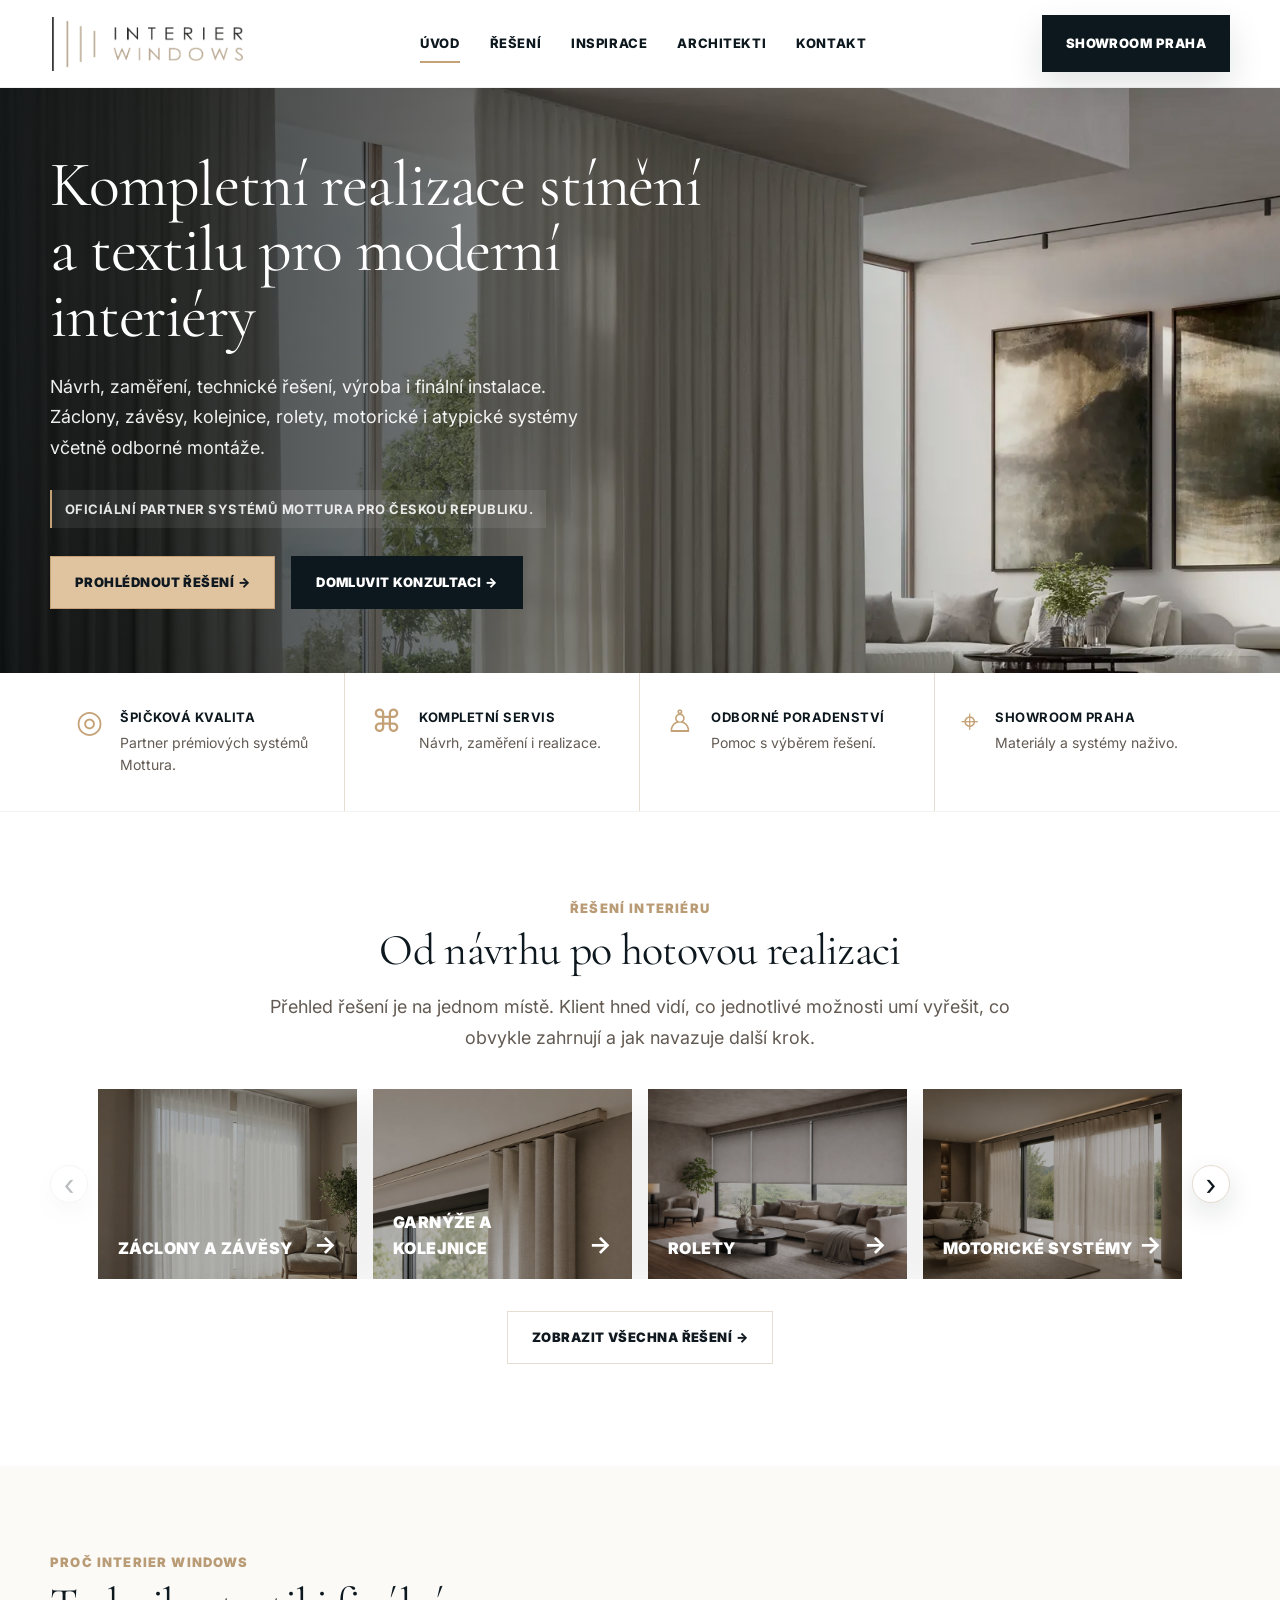
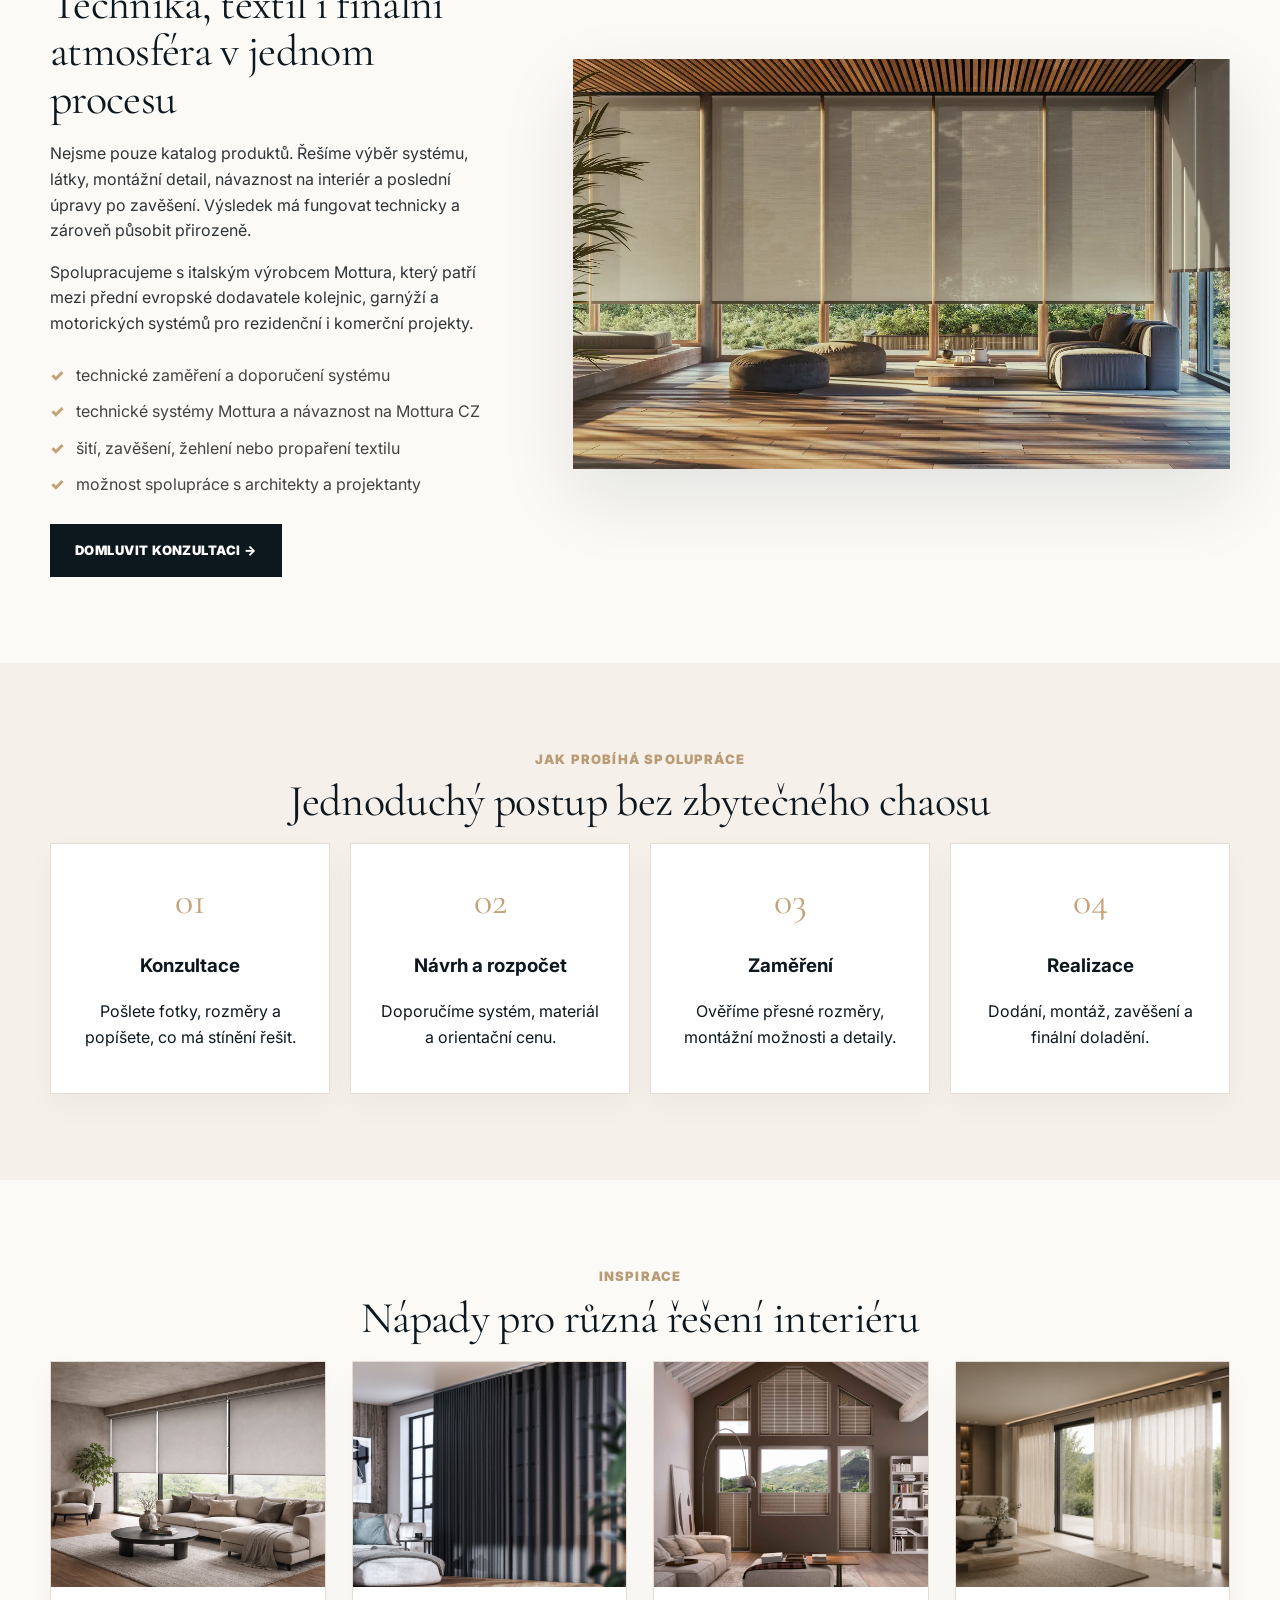
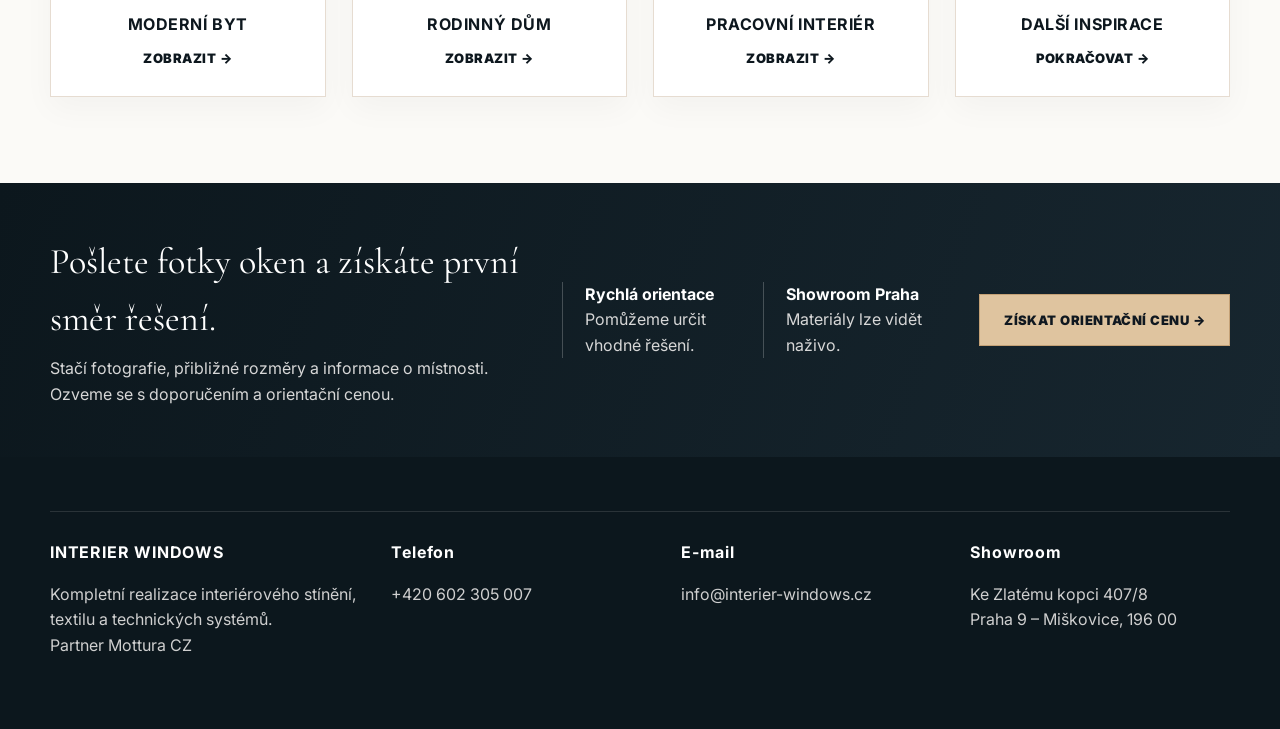
==== commit 618de99c: "Add files via upload" ====
--- a/index.html
+++ b/index.html
@@ -52,8 +52,8 @@
           <h1>Kompletní realizace stínění a textilu pro moderní interiéry</h1>
           <p>
             Návrh, zaměření, technické řešení, výroba i finální instalace.
-            Záclony, závěsy, kolejnice, rolety a motorické systémy včetně
-            odborné montáže.
+            Záclony, závěsy, kolejnice, rolety, motorické i atypické systémy
+            včetně odborné montáže.
           </p>
           <div class="hero-note">
             Oficiální partner systémů Mottura pro Českou republiku.
@@ -107,28 +107,65 @@
             Přehled řešení je na jednom místě. Klient hned vidí, co jednotlivé
             možnosti umí vyřešit, co obvykle zahrnují a jak navazuje další krok.
           </p>
-          <div class="service-grid">
-            <a class="service-tile" href="sluzby.html#textil"
-              ><img
-                src="assets/img/products/zaclony.jpg"
-                alt="Záclony a závěsy"
-              /><span>Záclony a závěsy</span><b>→</b></a
-            ><a class="service-tile" href="sluzby.html#kolejnice"
-              ><img
-                src="assets/img/products/kolejnice.jpg"
-                alt="Kolejnice"
-              /><span>Garnýže a kolejnice</span><b>→</b></a
-            ><a class="service-tile" href="sluzby.html#rolety"
-              ><img
-                src="assets/img/products/rolety-interierove.jpg"
-                alt="Rolety"
-              /><span>Látkové rolety</span><b>→</b></a
-            ><a class="service-tile" href="sluzby.html#motory"
-              ><img
-                src="assets/img/products/motoricke-systemy.jpg"
-                alt="Motorika"
-              /><span>Motorické systémy</span><b>→</b></a
-            >
+          <div class="service-carousel" data-service-carousel>
+            <button
+              class="service-carousel__arrow service-carousel__arrow--prev"
+              type="button"
+              aria-label="Předchozí řešení"
+              data-carousel-prev
+            >
+              ‹
+            </button>
+            <div class="service-grid">
+              <a class="service-tile" href="sluzby.html#textil">
+                <img
+                  src="assets/img/products/zaclony.jpg"
+                  alt="Záclony a závěsy"
+                />
+                <span>Záclony a závěsy</span>
+                <b>→</b>
+              </a>
+              <a class="service-tile" href="sluzby.html#kolejnice">
+                <img
+                  src="assets/img/products/kolejnice.jpg"
+                  alt="Garnýže a kolejnice"
+                />
+                <span>Garnýže a kolejnice</span>
+                <b>→</b>
+              </a>
+              <a class="service-tile" href="sluzby.html#rolety">
+                <img
+                  src="assets/img/products/rolety-interierove.jpg"
+                  alt="Rolety"
+                />
+                <span>Rolety</span>
+                <b>→</b>
+              </a>
+              <a class="service-tile" href="sluzby.html#motory">
+                <img
+                  src="assets/img/products/motoricke-systemy.jpg"
+                  alt="Motorické systémy"
+                />
+                <span>Motorické systémy</span>
+                <b>→</b>
+              </a>
+              <a class="service-tile" href="sluzby.html#atypicke">
+                <img
+                  src="assets/img/products/stresni-systemy.jpg"
+                  alt="Atypické systémy"
+                />
+                <span>Atypické systémy</span>
+                <b>→</b>
+              </a>
+            </div>
+            <button
+              class="service-carousel__arrow service-carousel__arrow--next"
+              type="button"
+              aria-label="Další řešení"
+              data-carousel-next
+            >
+              ›
+            </button>
           </div>
           <p class="section-action">
             <a class="btn light" href="sluzby.html"
@@ -267,7 +304,7 @@
           <p>
             Kompletní realizace interiérového stínění, textilu a technických
             systémů. <br /><a
-              href="https://motturacz.cz"
+              href="https://motturacz.cz/"
               target="_blank"
               rel="noopener noreferrer"
               >Partner Mottura CZ</a
@@ -276,7 +313,7 @@
         </div>
         <div>
           <strong>Telefon</strong>
-          <p>+420 123 456 789</p>
+          <p><a href="tel:+420602305007">+420 602 305 007</a></p>
         </div>
         <div>
           <strong>E-mail</strong>
@@ -284,7 +321,14 @@
         </div>
         <div>
           <strong>Showroom</strong>
-          <p>Praha</p>
+          <p>
+            <a
+              href="https://maps.app.goo.gl/6eoe3UdYhb4BpE249"
+              target="_blank"
+              rel="noopener noreferrer"
+              >Ke Zlatému kopci 407/8<br />Praha 9 – Miškovice, 196 00</a
+            >
+          </p>
         </div>
       </div>
     </footer>
--- a/style.css
+++ b/style.css
@@ -641,6 +641,38 @@
 }
 .contact-box p {
   color: #ddd;
+}
+.contact-box a {
+  color: var(--gold2);
+  text-decoration: underline;
+  text-underline-offset: 3px;
+}
+.billing-details {
+  margin-top: 26px;
+  padding-top: 22px;
+  border-top: 1px solid rgba(255, 255, 255, 0.18);
+}
+.billing-details h4 {
+  margin: 0 0 8px;
+  color: #fff;
+  font-size: 13px;
+  letter-spacing: 0.06em;
+  text-transform: uppercase;
+}
+.showroom-gallery {
+  display: grid;
+  grid-template-columns: 1.45fr 1fr;
+  gap: 10px;
+  margin: 28px 0 10px;
+}
+.showroom-gallery img {
+  display: block;
+  width: 100%;
+  height: 190px;
+  object-fit: cover;
+}
+.showroom-gallery__main {
+  object-position: center;
 }
 .trust-list {
   display: grid;
@@ -747,6 +779,12 @@
   .trust-list {
     grid-template-columns: 1fr;
   }
+  .showroom-gallery {
+    grid-template-columns: 1fr;
+  }
+  .showroom-gallery img {
+    height: 240px;
+  }
   .feature {
     border-right: 0;
     border-bottom: 1px solid var(--line);
@@ -1131,3 +1169,77 @@
     gap: 32px;
   }
 }
+
+/* Posuvný přehled hlavních skupin řešení na úvodní stránce */
+.service-carousel {
+  position: relative;
+  margin-top: 36px;
+  padding: 0 48px;
+}
+.service-carousel .service-grid {
+  grid-template-columns: none;
+  grid-auto-flow: column;
+  grid-auto-columns: calc((100% - 48px) / 4);
+  gap: 16px;
+  margin-top: 0;
+  overflow-x: auto;
+  overscroll-behavior-inline: contain;
+  scroll-behavior: smooth;
+  scroll-snap-type: inline mandatory;
+  scrollbar-width: none;
+}
+.service-carousel .service-grid::-webkit-scrollbar {
+  display: none;
+}
+.service-carousel .service-tile {
+  scroll-snap-align: start;
+}
+.service-carousel__arrow {
+  position: absolute;
+  top: 50%;
+  z-index: 2;
+  width: 38px;
+  height: 38px;
+  border: 1px solid var(--line);
+  border-radius: 50%;
+  background: #fff;
+  color: var(--ink);
+  box-shadow: 0 10px 28px rgba(13, 23, 30, 0.12);
+  cursor: pointer;
+  font: 400 30px/1 var(--sans);
+  transform: translateY(-50%);
+  transition: opacity 0.2s ease, transform 0.2s ease;
+}
+.service-carousel__arrow:hover:not(:disabled) {
+  transform: translateY(-50%) scale(1.06);
+}
+.service-carousel__arrow:disabled {
+  opacity: 0.28;
+  cursor: default;
+}
+.service-carousel__arrow--prev {
+  left: 0;
+}
+.service-carousel__arrow--next {
+  right: 0;
+}
+
+@media (max-width: 980px) {
+  .service-carousel .service-grid {
+    grid-auto-columns: calc((100% - 16px) / 2);
+  }
+}
+
+@media (max-width: 600px) {
+  .service-carousel {
+    padding: 0 38px;
+  }
+  .service-carousel .service-grid {
+    grid-auto-columns: 88%;
+  }
+  .service-carousel__arrow {
+    width: 32px;
+    height: 32px;
+    font-size: 25px;
+  }
+}
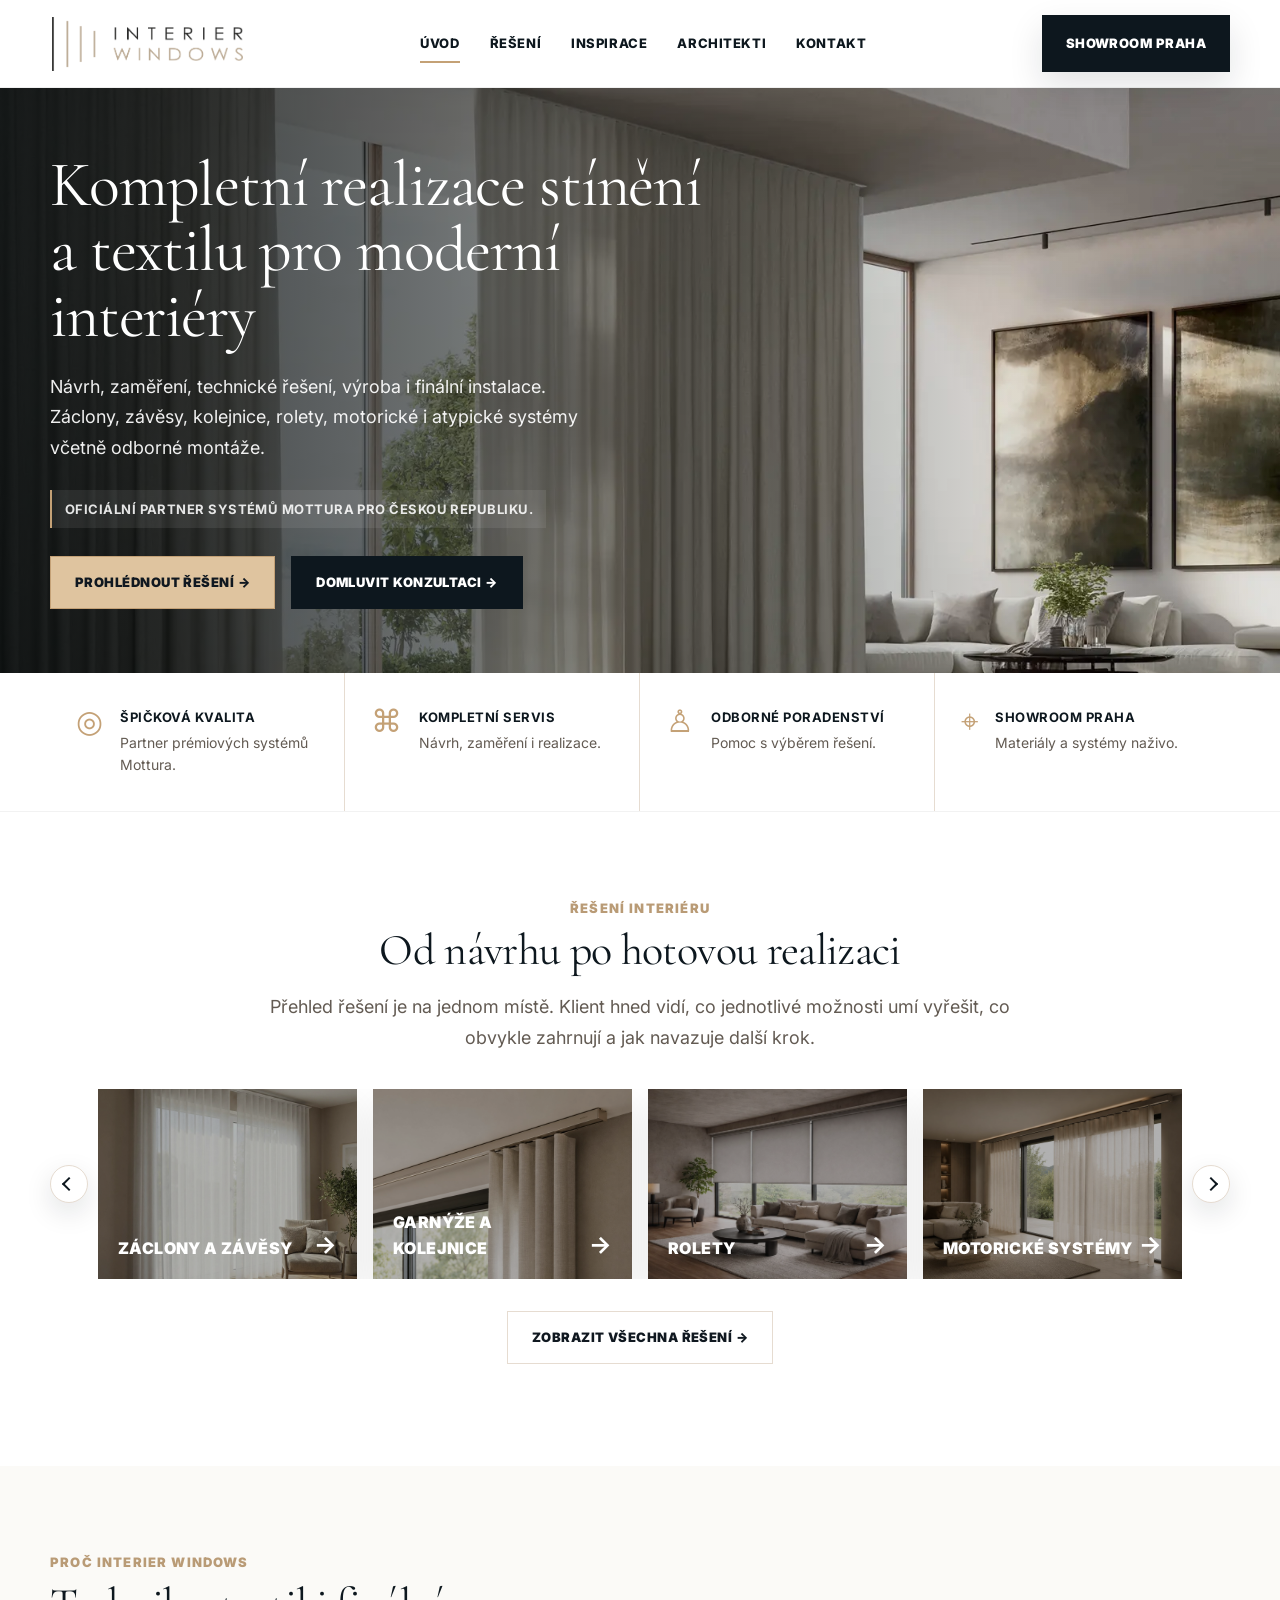
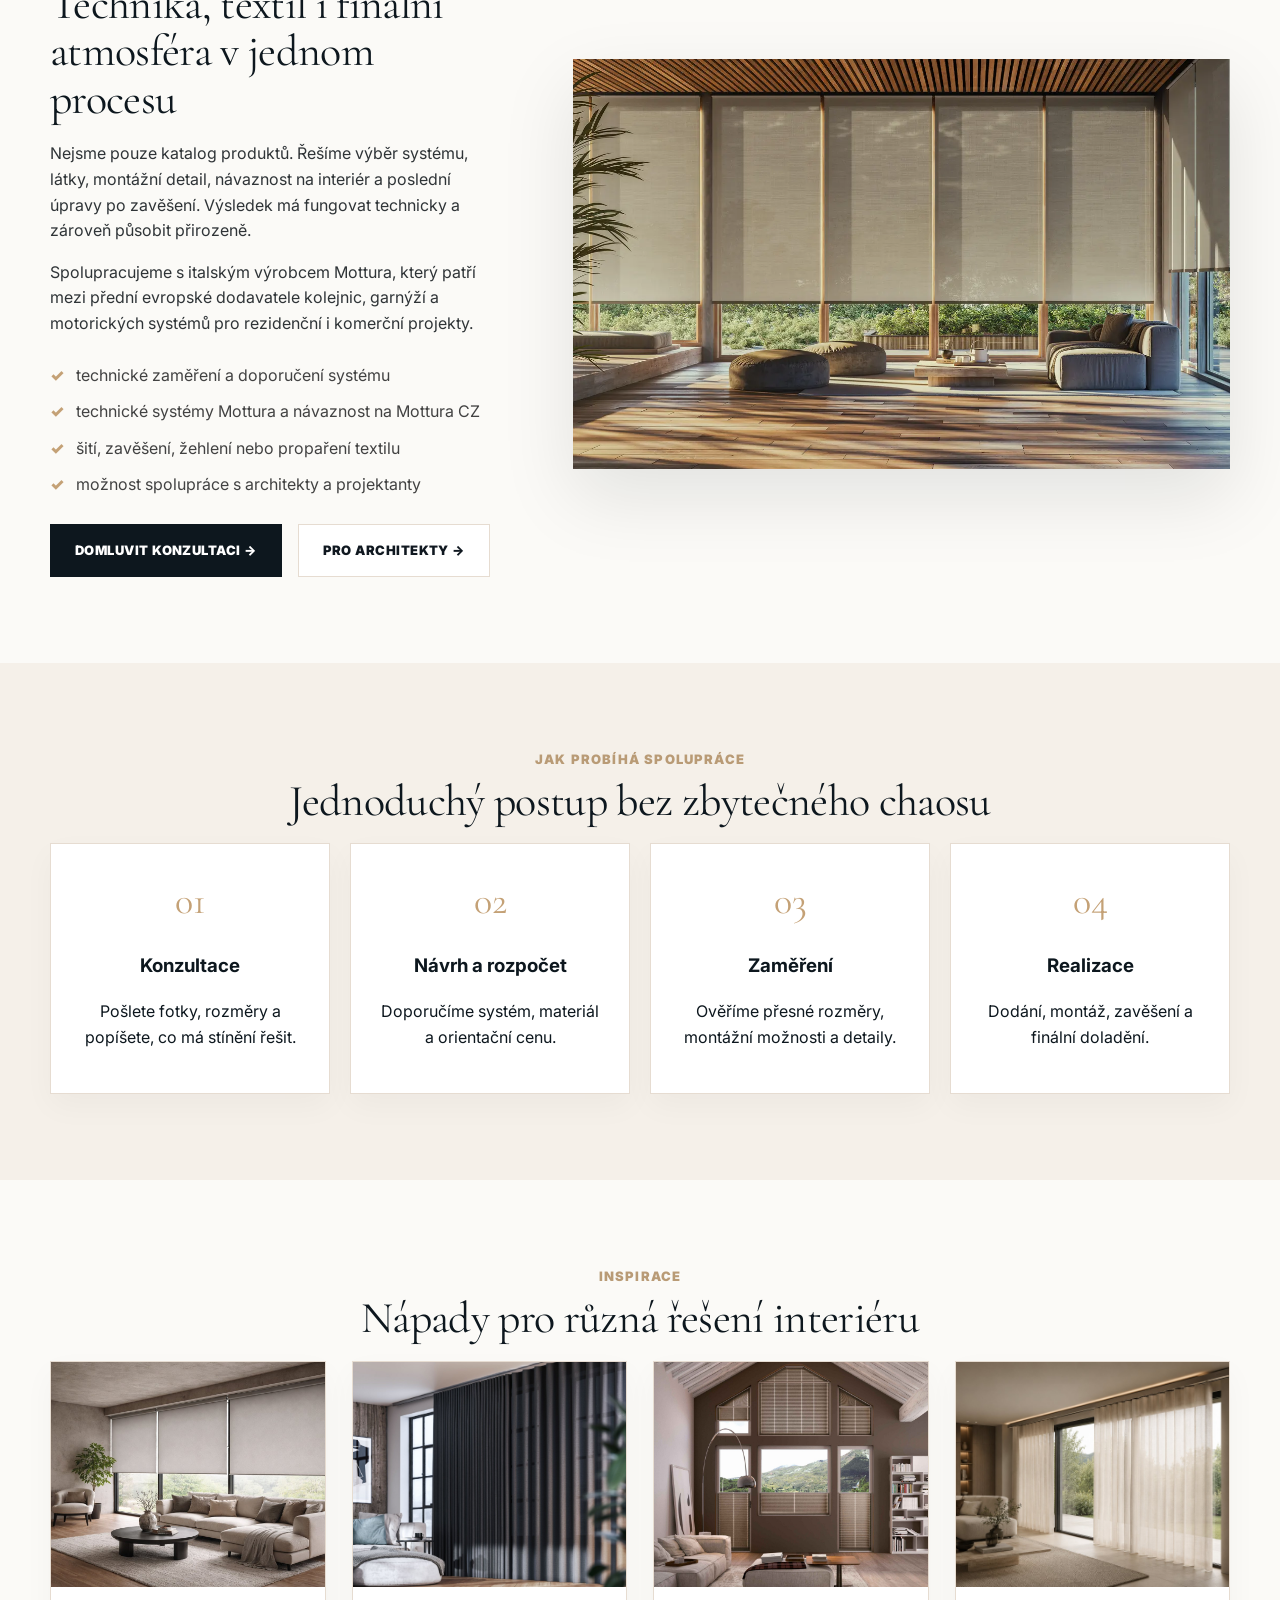
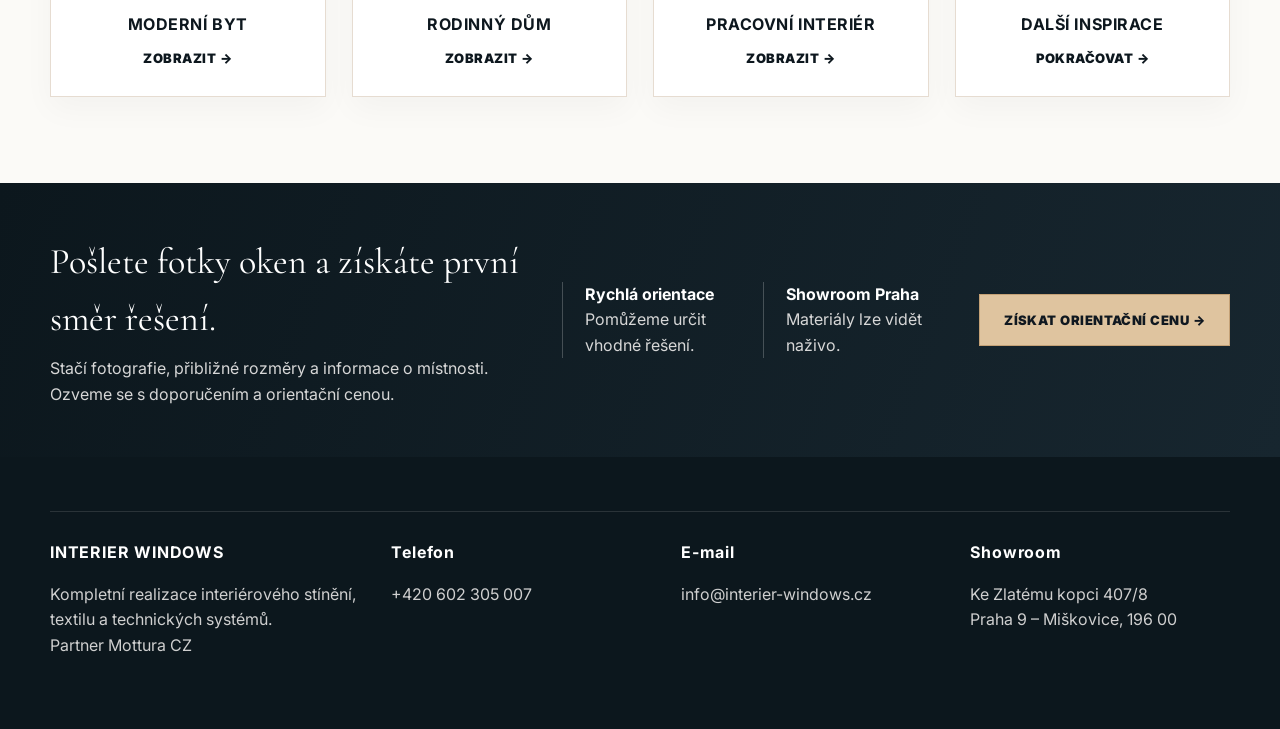
==== commit 7fc3b3df: "Add files via upload" ====
--- a/index.html
+++ b/index.html
@@ -196,7 +196,10 @@
               <li>šití, zavěšení, žehlení nebo propaření textilu</li>
               <li>možnost spolupráce s architekty a projektanty</li>
             </ul>
-            <a class="btn dark" href="kontakt.html">Domluvit konzultaci →</a>
+            <div class="actions">
+              <a class="btn dark" href="kontakt.html">Domluvit konzultaci →</a>
+              <a class="btn light" href="architekti.html">Pro architekty →</a>
+            </div>
           </div>
           <img
             class="reveal"
--- a/style.css
+++ b/style.css
@@ -1243,3 +1243,176 @@
     font-size: 25px;
   }
 }
+
+/* Jemnější vyvážení kontaktní stránky */
+.form-wrap > .form {
+  align-self: center;
+}
+.showroom-gallery {
+  margin-top: 22px;
+}
+.showroom-gallery img {
+  height: 160px;
+}
+.contact-box {
+  padding: 28px;
+}
+.contact-box h3 {
+  margin-top: 0;
+}
+.billing-details {
+  margin-top: 18px;
+  padding-top: 16px;
+}
+.billing-details p {
+  margin-bottom: 0;
+}
+.contact-box__grid {
+  display: grid;
+  grid-template-columns: 1fr 1fr;
+  gap: 24px;
+  align-items: start;
+}
+.contact-box__grid > div > p:first-child {
+  margin-top: 0;
+}
+.contact-box__grid .billing-details {
+  margin-top: 0;
+  padding: 0 0 0 24px;
+  border-top: 0;
+  border-left: 1px solid rgba(255, 255, 255, 0.18);
+}
+
+/* Kompaktnější detaily řešení při zachování všech informací */
+.solution-row {
+  grid-template-columns: 0.9fr 1.3fr;
+  gap: 0;
+  margin: 22px 0;
+}
+.solution-row img {
+  min-height: 0;
+}
+.solution-content {
+  padding: 28px 30px;
+}
+.solution-content h2 {
+  margin-bottom: 12px;
+  font-size: 34px;
+}
+.solution-content > p {
+  margin: 0;
+}
+.price-strip {
+  gap: 10px;
+  margin: 17px 0;
+}
+.price-pill {
+  padding: 12px 13px;
+}
+.price-pill strong {
+  font-size: 20px;
+  line-height: 1.2;
+}
+.price-pill p {
+  margin: 6px 0 0;
+  line-height: 1.4;
+}
+.included {
+  gap: 5px 16px;
+  margin: 15px 0;
+  font-size: 14px;
+}
+.solution-content .btn {
+  min-height: 46px;
+  padding: 12px 18px;
+}
+
+/* Opticky přesné vystředění ikon v kruhových tlačítkách */
+.service-carousel__arrow {
+  display: flex;
+  align-items: center;
+  justify-content: center;
+  padding: 0;
+  font-size: 0;
+}
+.service-carousel__arrow::before {
+  width: 8px;
+  height: 8px;
+  border-top: 2px solid currentColor;
+  border-right: 2px solid currentColor;
+  content: "";
+}
+.service-carousel__arrow--prev::before {
+  transform: rotate(-135deg);
+}
+.service-carousel__arrow--next::before {
+  transform: rotate(45deg);
+}
+
+@media (max-width: 980px) {
+  .form-wrap > .form {
+    align-self: auto;
+  }
+  .showroom-gallery {
+    grid-template-columns: 1.45fr 1fr;
+  }
+  .showroom-gallery img {
+    height: 150px;
+  }
+  .solution-row img {
+    height: 230px;
+  }
+  .solution-content {
+    padding: 24px;
+  }
+  .price-strip {
+    gap: 7px;
+  }
+  .price-pill {
+    display: grid;
+    grid-template-columns: 108px 1fr;
+    gap: 12px;
+    align-items: center;
+    padding: 10px 12px;
+    text-align: left;
+  }
+  .price-pill p,
+  .price-pill strong {
+    margin: 0;
+  }
+  .included {
+    grid-template-columns: 1fr 1fr;
+  }
+}
+
+@media (max-width: 620px) {
+  .contact-box__grid {
+    grid-template-columns: 1fr;
+  }
+  .contact-box__grid .billing-details {
+    margin-top: 0;
+    padding: 16px 0 0;
+    border-top: 1px solid rgba(255, 255, 255, 0.18);
+    border-left: 0;
+  }
+  .solution-content .actions {
+    display: grid;
+    grid-template-columns: 1fr 1fr;
+    gap: 8px;
+  }
+  .solution-content .actions .btn {
+    min-height: 44px;
+    padding: 10px 8px;
+    font-size: 10px;
+  }
+}
+
+@media (max-width: 460px) {
+  .price-pill {
+    grid-template-columns: 96px 1fr;
+    gap: 9px;
+  }
+  .price-pill strong {
+    font-size: 18px;
+  }
+}
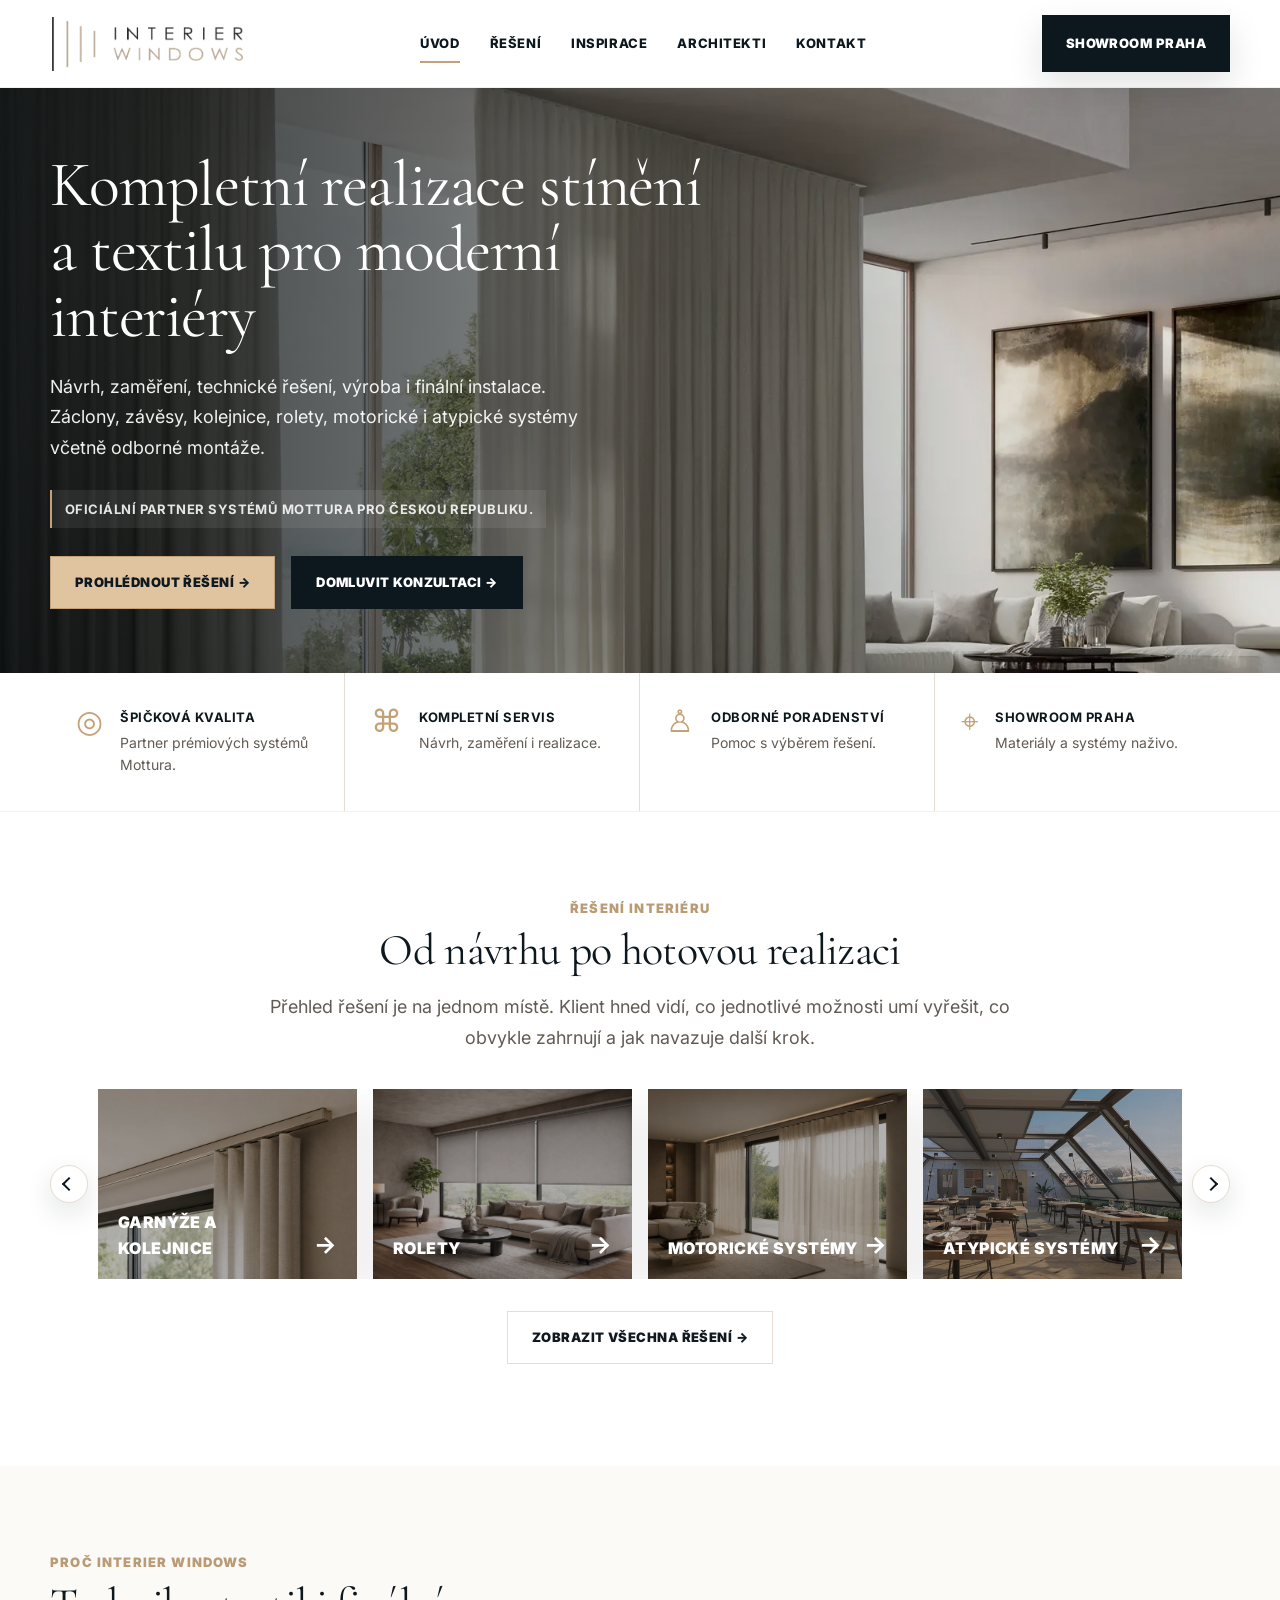
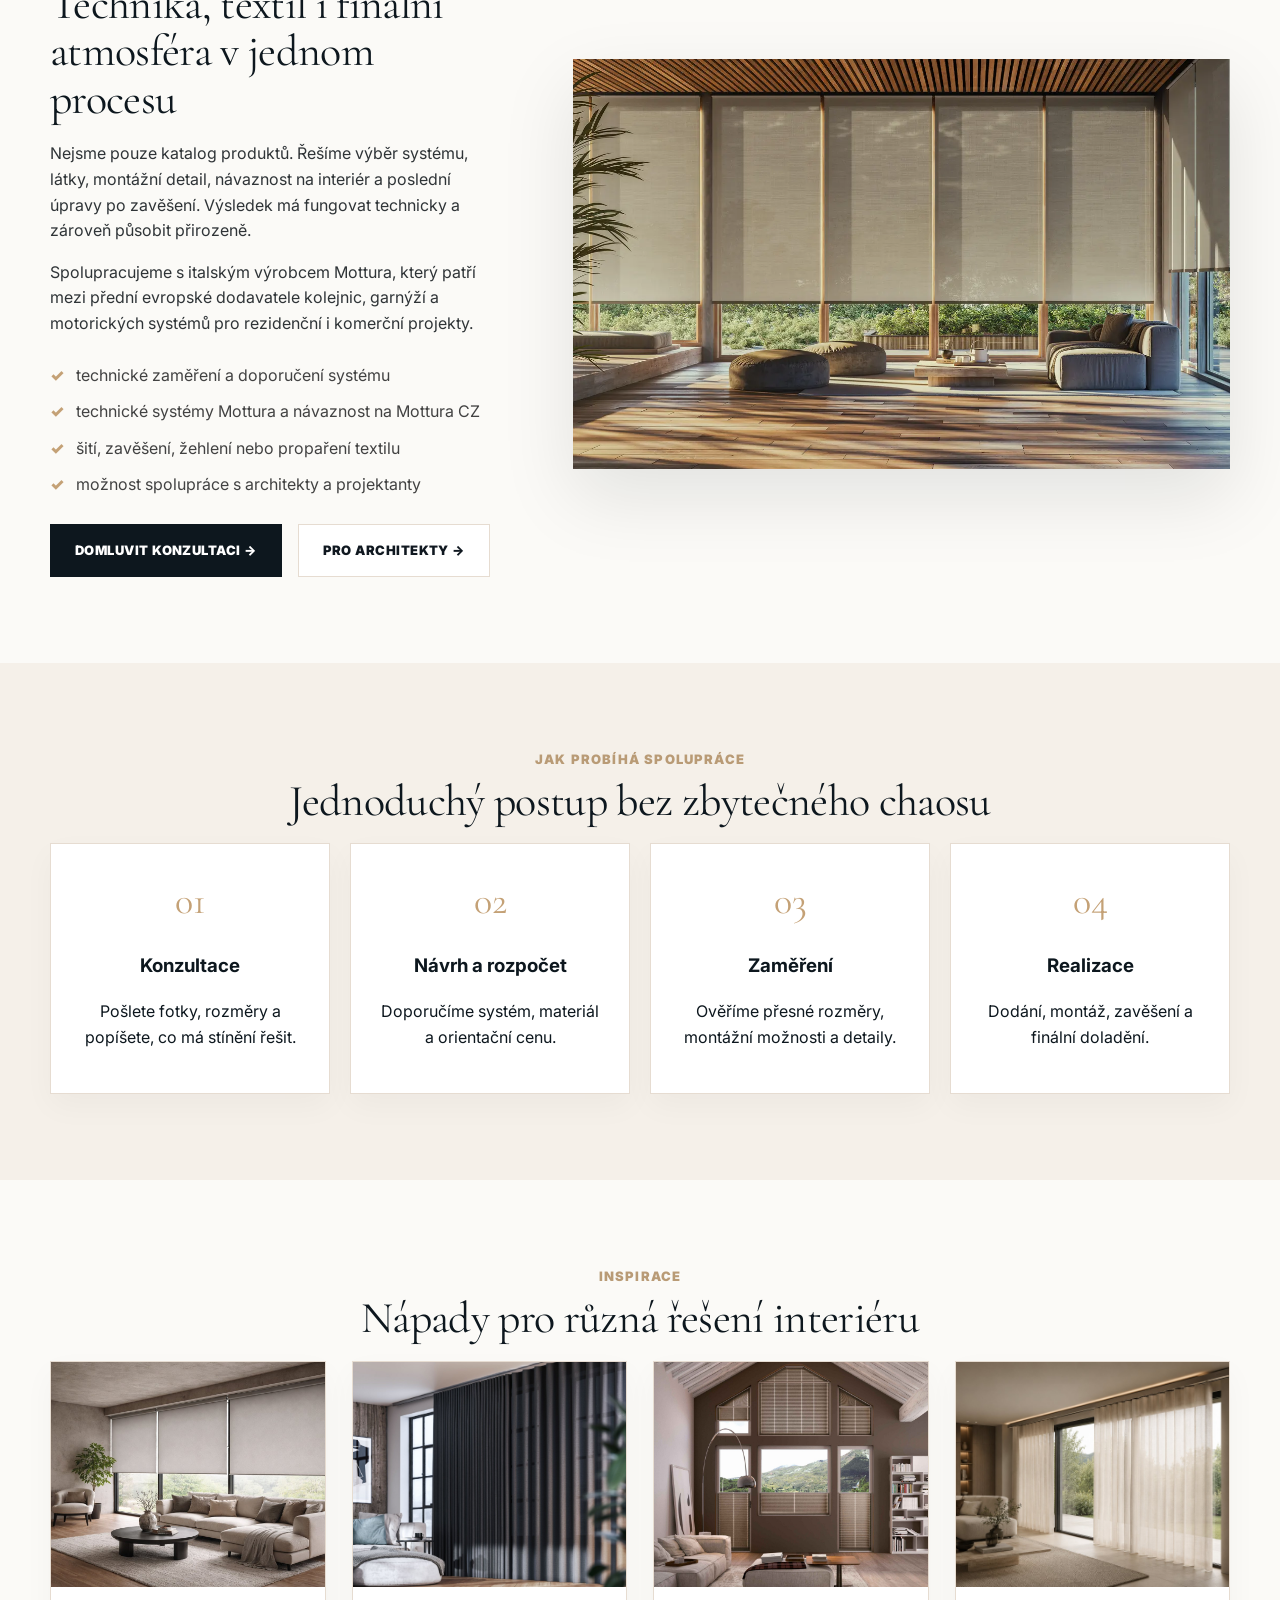
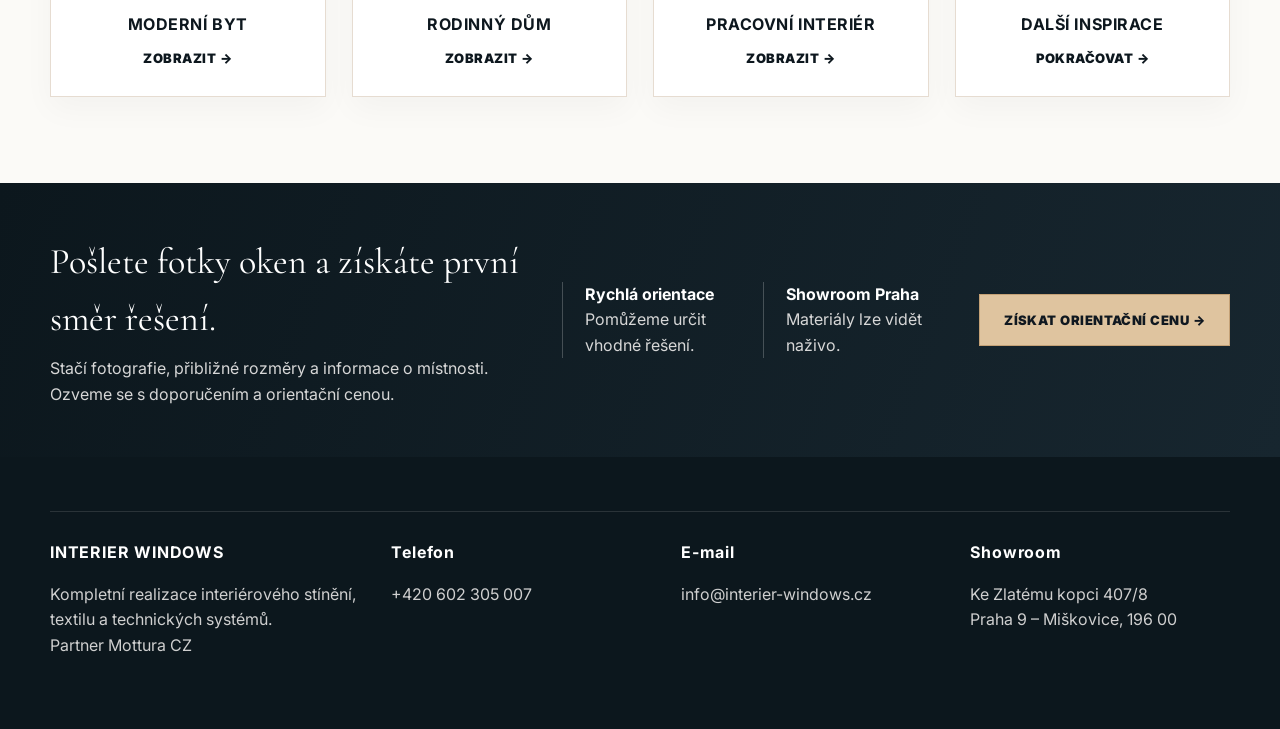
==== commit 11a49e14: "Add files via upload" ====
--- a/index.html
+++ b/index.html
@@ -8,7 +8,32 @@
       content="Interier Windows – návrh, zaměření, dodání a montáž záclon, závěsů, rolet, kolejnic a motorických systémů v Praze."
     />
     <title>Interier Windows | Kompletní realizace stínění a textilu</title>
+    <link rel="icon" href="favicon.ico" sizes="any" />
     <link rel="stylesheet" href="style.css" />
+    <script type="application/ld+json">
+      {
+        "@context": "https://schema.org",
+        "@type": "LocalBusiness",
+        "name": "Interier Windows",
+        "legalName": "Interier Windows s.r.o.",
+        "url": "https://interierwindows.cz/",
+        "logo": "https://interierwindows.cz/assets/img/logo/interier-windows-logo.png",
+        "image": "https://interierwindows.cz/assets/img/showroom/showroom-praha.webp",
+        "email": "info@interier-windows.cz",
+        "telephone": "+420602305007",
+        "address": {
+          "@type": "PostalAddress",
+          "streetAddress": "Ke Zlatému kopci 407/8",
+          "addressLocality": "Praha 9 – Miškovice",
+          "postalCode": "196 00",
+          "addressCountry": "CZ"
+        },
+        "areaServed": {
+          "@type": "Country",
+          "name": "Česká republika"
+        }
+      }
+    </script>
   </head>
   <body>
     <header class="topbar">
--- a/style.css
+++ b/style.css
@@ -1416,3 +1416,414 @@
     font-size: 18px;
   }
 }
+
+/* Finální mobilní optimalizace. Je umístěná na konci souboru, aby měla
+   přednost před desktopovými doplňky výše a neměnila jejich vzhled. */
+@media (max-width: 620px) {
+  body {
+    overflow-x: hidden;
+    font-size: 15px;
+    line-height: 1.55;
+  }
+
+  .wrap {
+    width: min(100% - 32px, 1180px);
+  }
+
+  .topbar {
+    height: 72px;
+    padding: 8px 0;
+  }
+
+  .logo {
+    width: 168px;
+    max-height: 48px;
+  }
+
+  .menu {
+    top: 72px;
+    padding: 10px 16px;
+  }
+
+  .menu a {
+    width: 100%;
+    padding: 11px 0;
+  }
+
+  .hero {
+    min-height: 520px;
+  }
+
+  .hero.page {
+    min-height: 350px;
+  }
+
+  .hero .wrap {
+    padding: 46px 0;
+  }
+
+  .hero.page .wrap {
+    padding: 38px 0;
+  }
+
+  .hero h1,
+  .hero.page h1 {
+    font-size: clamp(36px, 10vw, 42px);
+    line-height: 1.05;
+  }
+
+  .hero p {
+    font-size: 16px;
+    line-height: 1.55;
+  }
+
+  .hero-note {
+    width: 100%;
+    padding: 13px 15px;
+    font-size: 13px;
+  }
+
+  .section,
+  .section.tight {
+    padding: 44px 0;
+  }
+
+  .section h2,
+  .serif-title {
+    font-size: 31px;
+    line-height: 1.08;
+  }
+
+  .lead {
+    font-size: 16px;
+    line-height: 1.6;
+  }
+
+  .eyebrow {
+    font-size: 11px;
+    line-height: 1.35;
+  }
+
+  .feature-grid {
+    grid-template-columns: 1fr 1fr;
+    padding: 0;
+  }
+
+  .feature {
+    min-height: 0;
+    padding: 18px 12px;
+    gap: 10px;
+    border-bottom: 1px solid var(--line);
+  }
+
+  .feature:nth-child(odd) {
+    border-right: 1px solid var(--line);
+  }
+
+  .feature h3 {
+    font-size: 12px;
+  }
+
+  .feature p {
+    font-size: 13px;
+  }
+
+  .feature .ico {
+    font-size: 24px;
+  }
+
+  .service-carousel {
+    padding: 0 34px;
+  }
+
+  .service-carousel .service-grid {
+    grid-auto-columns: 86%;
+  }
+
+  .service-tile {
+    height: 175px;
+  }
+
+  .split,
+  .split.reverse {
+    gap: 24px;
+  }
+
+  .split img {
+    height: 220px;
+    min-height: 0;
+  }
+
+  .ticks {
+    margin: 20px 0;
+  }
+
+  .ticks li {
+    position: relative;
+    margin: 10px 0;
+    padding-left: 24px;
+    font-size: 15px;
+  }
+
+  .ticks li::before {
+    position: absolute;
+    left: 0;
+    margin: 0;
+  }
+
+  .process {
+    grid-template-columns: repeat(2, minmax(0, 1fr));
+    gap: 10px;
+  }
+
+  .process div {
+    min-width: 0;
+    padding: 17px;
+  }
+
+  .process div::before {
+    font-size: 27px;
+  }
+
+  .process h3 {
+    font-size: 15px;
+  }
+
+  .process p {
+    margin-bottom: 0;
+    font-size: 13px;
+    line-height: 1.45;
+  }
+
+  .cards,
+  .cards.four {
+    grid-template-columns: repeat(2, minmax(0, 1fr));
+    gap: 12px;
+  }
+
+  .card img {
+    height: 130px;
+  }
+
+  .card .in {
+    padding: 14px;
+  }
+
+  .card h3 {
+    font-size: 13px;
+  }
+
+  .solution-row {
+    display: block;
+    margin: 18px 0;
+  }
+
+  .solution-row img {
+    width: 100%;
+    height: 185px;
+    min-height: 0;
+  }
+
+  .solution-content {
+    padding: 20px;
+  }
+
+  .solution-content h2 {
+    font-size: 30px;
+  }
+
+  .solution-content > p {
+    font-size: 15px;
+    line-height: 1.5;
+  }
+
+  .price-strip {
+    grid-template-columns: 1fr;
+    gap: 7px;
+    margin: 15px 0;
+  }
+
+  .price-pill {
+    grid-template-columns: 96px 1fr;
+    gap: 10px;
+    padding: 10px 12px;
+  }
+
+  .price-pill small {
+    font-size: 9px;
+  }
+
+  .price-pill strong {
+    font-size: 17px;
+  }
+
+  .price-pill p {
+    margin: 0;
+    font-size: 13px;
+    line-height: 1.35;
+  }
+
+  .included {
+    grid-template-columns: 1fr 1fr;
+    gap: 7px 12px;
+    margin: 15px 0;
+    font-size: 13px;
+  }
+
+  .included span {
+    position: relative;
+    padding-left: 18px;
+  }
+
+  .included span::before {
+    position: absolute;
+    left: 0;
+    margin: 0;
+  }
+
+  .solution-content .actions {
+    grid-template-columns: 1fr 1fr;
+  }
+
+  .solution-content .actions .btn {
+    padding: 10px 6px;
+    font-size: 9.5px;
+  }
+
+  .problem-grid {
+    gap: 10px;
+  }
+
+  .problem {
+    padding: 18px;
+  }
+
+  .problem p {
+    margin-bottom: 0;
+    font-size: 14px;
+  }
+
+  .architect-services {
+    grid-template-columns: repeat(2, minmax(0, 1fr));
+    gap: 10px;
+  }
+
+  .architect-services article {
+    padding: 16px;
+  }
+
+  .architect-services p {
+    font-size: 13px;
+  }
+
+  .form-wrap {
+    gap: 24px;
+  }
+
+  .showroom-gallery {
+    grid-template-columns: 1.35fr 1fr;
+    gap: 7px;
+    margin: 18px 0 8px;
+  }
+
+  .showroom-gallery img {
+    height: 110px;
+  }
+
+  .contact-box {
+    padding: 20px;
+  }
+
+  .contact-box__grid {
+    gap: 14px;
+  }
+
+  .contact-box p {
+    font-size: 14px;
+  }
+
+  .contact-box a {
+    overflow-wrap: anywhere;
+  }
+
+  .form {
+    gap: 11px;
+    padding: 18px;
+  }
+
+  .form input,
+  .form select,
+  .form textarea {
+    padding: 13px;
+    font-size: 16px;
+  }
+
+  .form textarea {
+    min-height: 115px;
+  }
+
+  .form input[type="file"] {
+    max-width: 100%;
+    padding: 10px;
+    font-size: 13px;
+  }
+
+  .cta-band {
+    padding: 38px 0;
+  }
+
+  .cta-grid h2 {
+    font-size: 30px;
+  }
+
+  .mini {
+    grid-template-columns: 1fr 1fr;
+    gap: 10px;
+  }
+
+  .mini div {
+    padding: 14px;
+  }
+
+  .mini p {
+    font-size: 13px;
+  }
+
+  .footer {
+    padding: 38px 0;
+  }
+
+  .footer-grid {
+    grid-template-columns: 1fr 1fr;
+    gap: 22px 18px;
+  }
+
+  .footer-grid > div:first-child,
+  .footer-grid > div:last-child {
+    grid-column: 1 / -1;
+  }
+
+  .footer-grid > div:last-child::before {
+    display: block;
+    width: 100%;
+    height: 130px;
+    margin-bottom: 16px;
+    border: 1px solid rgba(255, 255, 255, 0.18);
+    background: url("assets/img/showroom/showroom-praha.webp") center / cover;
+    content: "";
+  }
+
+  .footer p,
+  .footer a {
+    font-size: 14px;
+  }
+}
+
+@media (max-width: 380px) {
+  .process,
+  .cards,
+  .cards.four,
+  .architect-services {
+    grid-template-columns: 1fr;
+  }
+}
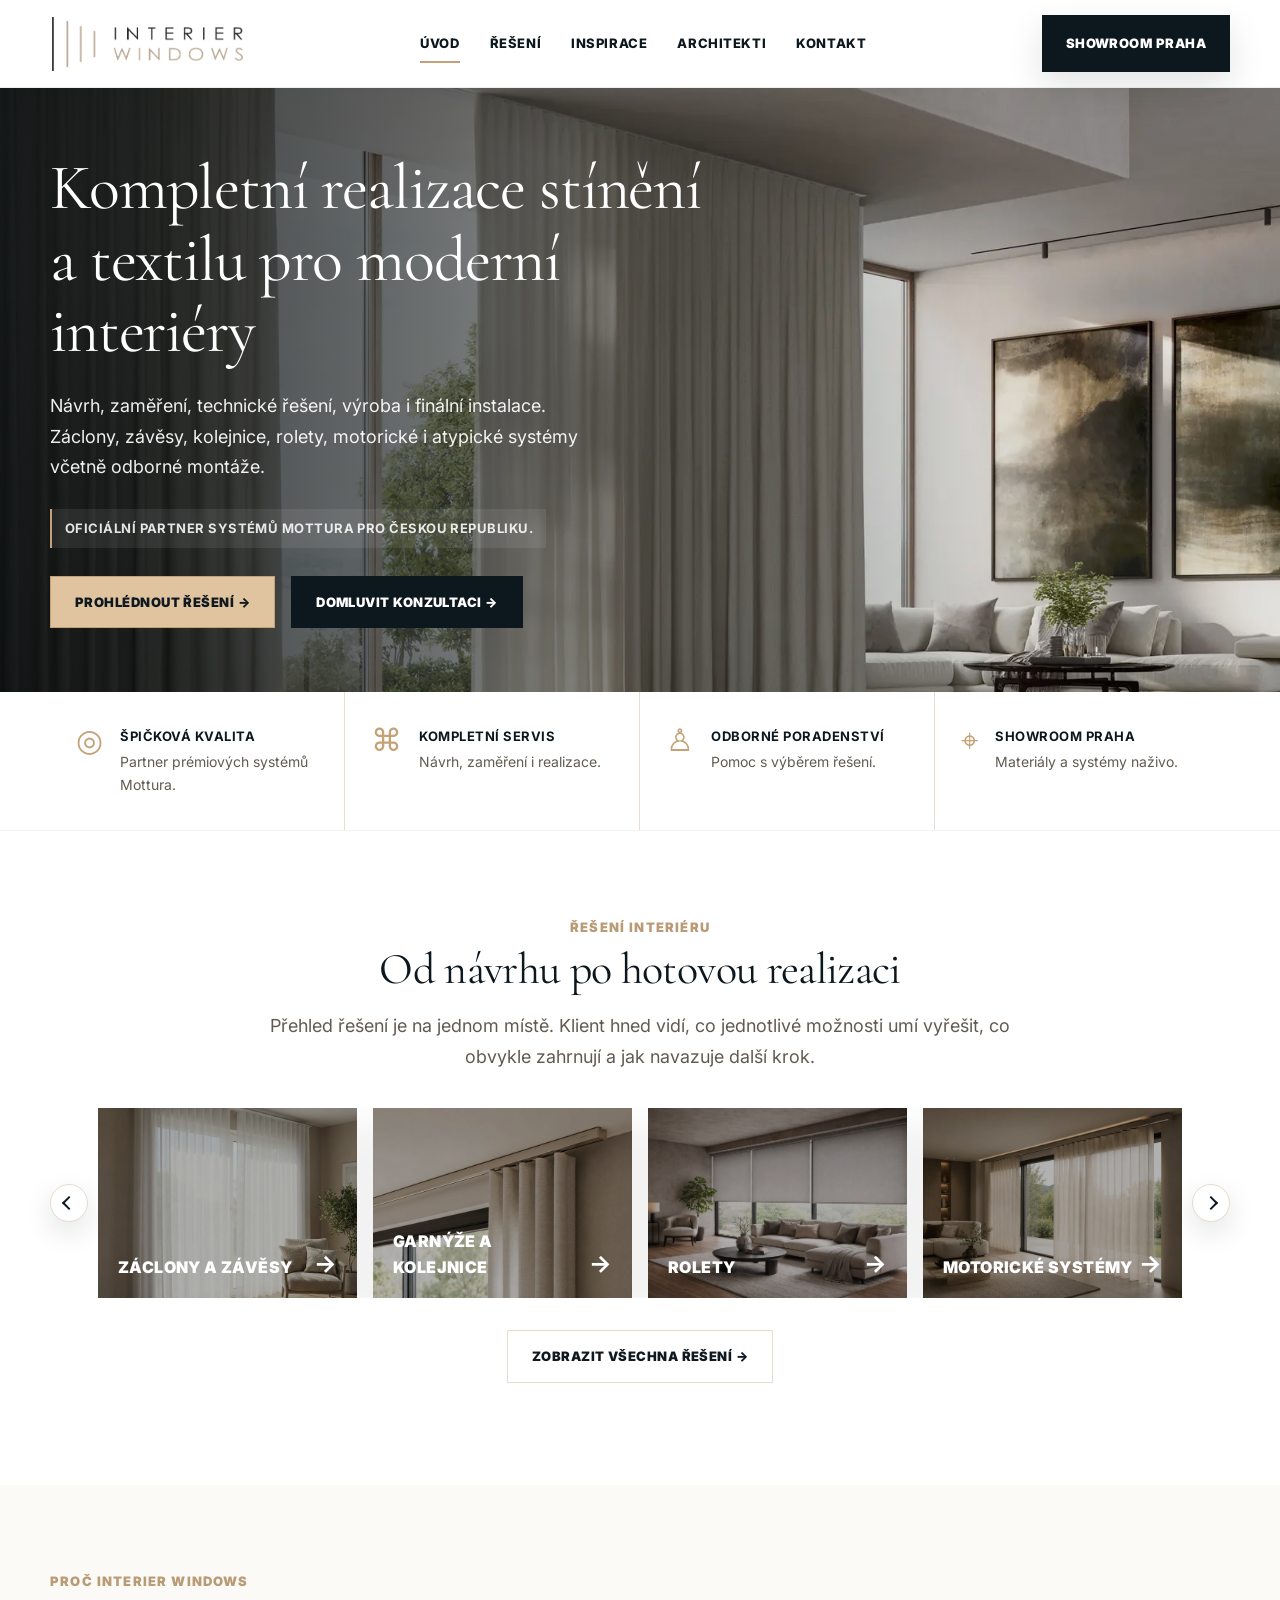
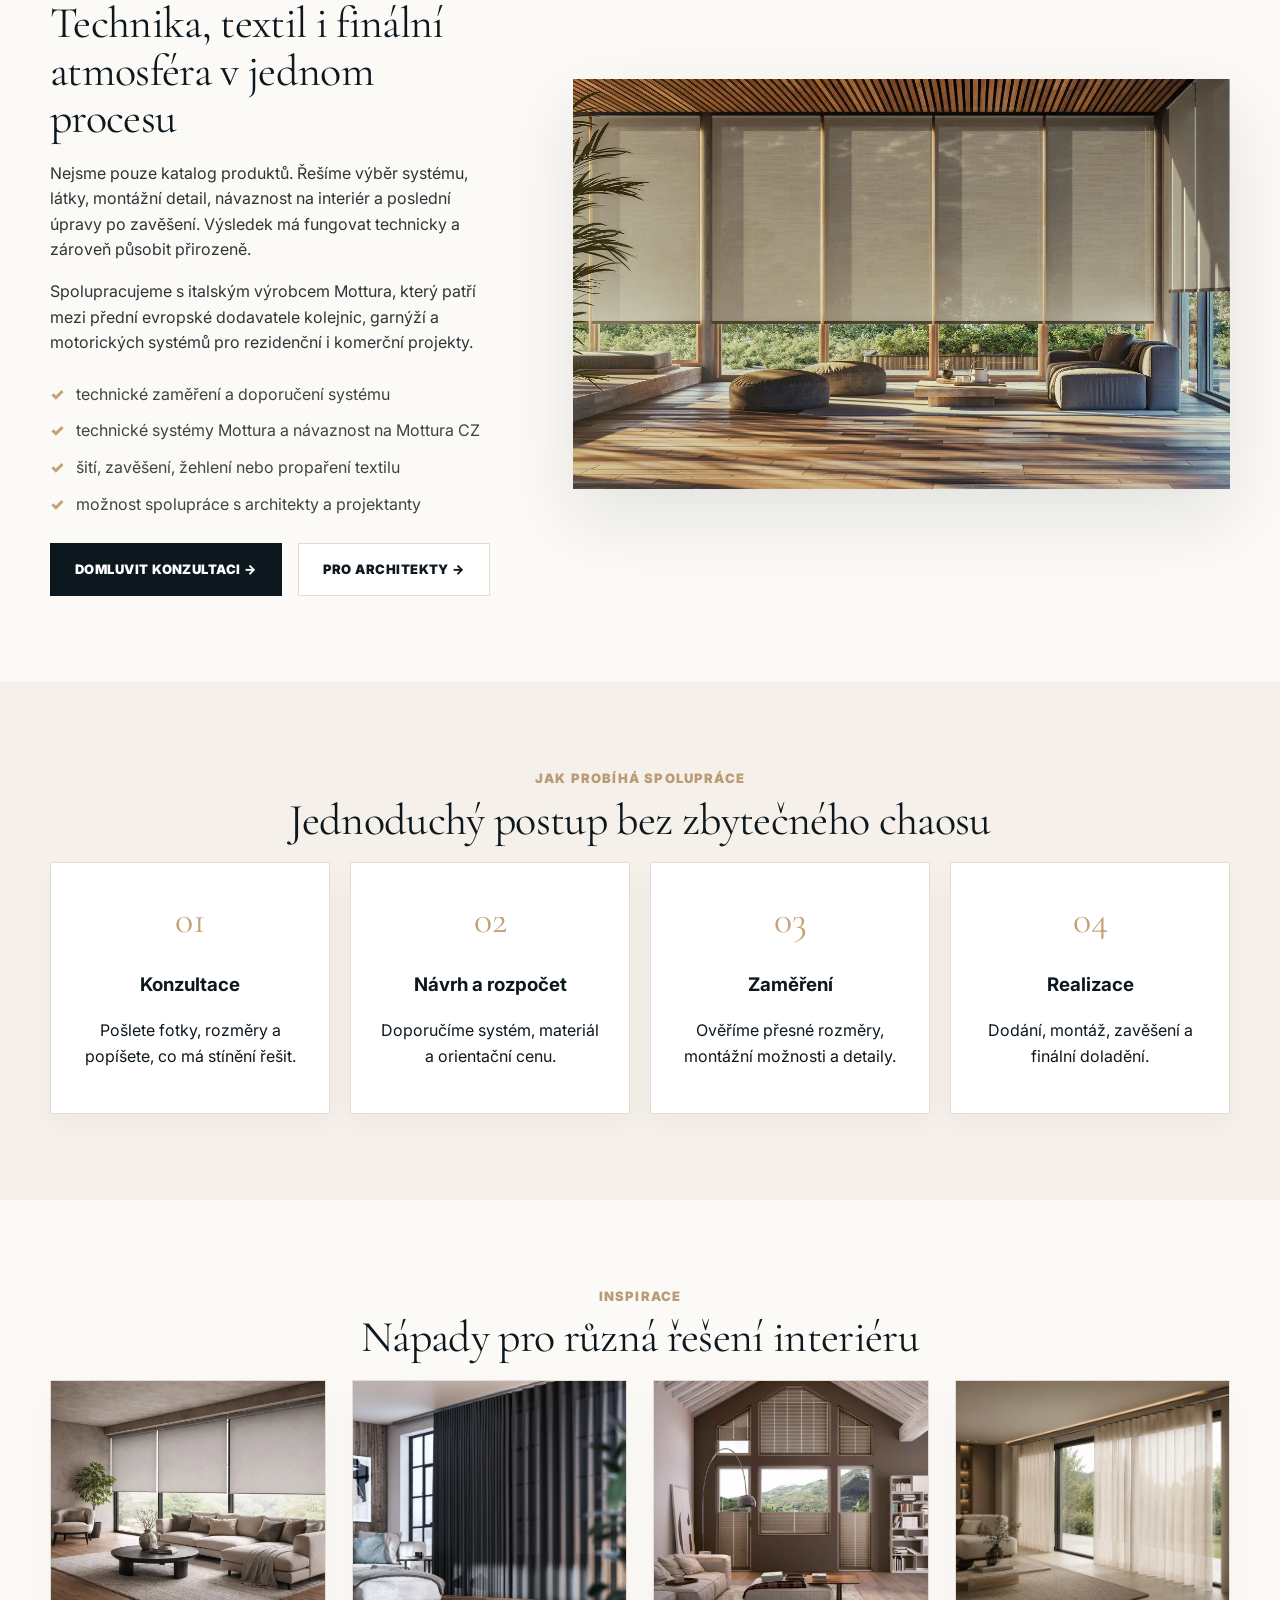
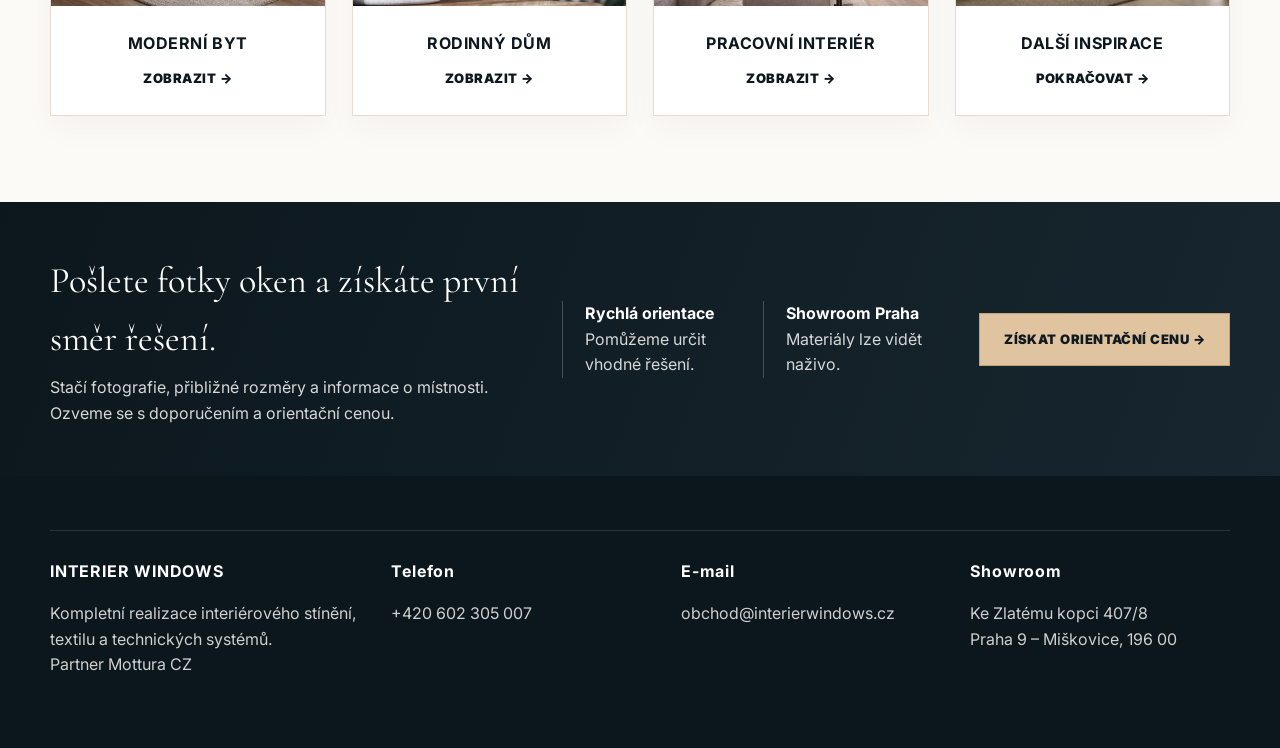
==== commit 2674aafb: "Add files via upload" ====
--- a/index.html
+++ b/index.html
@@ -19,7 +19,7 @@
         "url": "https://interierwindows.cz/",
         "logo": "https://interierwindows.cz/assets/img/logo/interier-windows-logo.png",
         "image": "https://interierwindows.cz/assets/img/showroom/showroom-praha.webp",
-        "email": "info@interier-windows.cz",
+        "email": "obchod@interierwindows.cz",
         "telephone": "+420602305007",
         "address": {
           "@type": "PostalAddress",
@@ -144,7 +144,7 @@
             <div class="service-grid">
               <a class="service-tile" href="sluzby.html#textil">
                 <img
-                  src="assets/img/products/zaclony.jpg"
+                  src="assets/img/products/zaclony.webp"
                   alt="Záclony a závěsy"
                 />
                 <span>Záclony a závěsy</span>
@@ -152,7 +152,7 @@
               </a>
               <a class="service-tile" href="sluzby.html#kolejnice">
                 <img
-                  src="assets/img/products/kolejnice.jpg"
+                  src="assets/img/products/kolejnice.webp"
                   alt="Garnýže a kolejnice"
                 />
                 <span>Garnýže a kolejnice</span>
@@ -160,7 +160,7 @@
               </a>
               <a class="service-tile" href="sluzby.html#rolety">
                 <img
-                  src="assets/img/products/rolety-interierove.jpg"
+                  src="assets/img/products/rolety-interierove.webp"
                   alt="Rolety"
                 />
                 <span>Rolety</span>
@@ -168,7 +168,7 @@
               </a>
               <a class="service-tile" href="sluzby.html#motory">
                 <img
-                  src="assets/img/products/motoricke-systemy.jpg"
+                  src="assets/img/products/motoricke-systemy.webp"
                   alt="Motorické systémy"
                 />
                 <span>Motorické systémy</span>
@@ -176,7 +176,7 @@
               </a>
               <a class="service-tile" href="sluzby.html#atypicke">
                 <img
-                  src="assets/img/products/stresni-systemy.jpg"
+                  src="assets/img/products/stresni-systemy.webp"
                   alt="Atypické systémy"
                 />
                 <span>Atypické systémy</span>
@@ -264,7 +264,7 @@
           <div class="cards four">
             <a class="card" href="inspirace.html"
               ><img
-                src="assets/img/products/rolety-interierove.jpg"
+                src="assets/img/products/rolety-interierove.webp"
                 alt="Inspirace pro byt"
               />
               <div class="in">
@@ -273,7 +273,7 @@
               </div></a
             ><a class="card" href="inspirace.html"
               ><img
-                src="assets/img/products/zavesy.jpg"
+                src="assets/img/products/zavesy.webp"
                 alt="Inspirace pro rodinný dům"
               />
               <div class="in">
@@ -282,7 +282,7 @@
               </div></a
             ><a class="card" href="inspirace.html"
               ><img
-                src="assets/img/products/plisse.jpg"
+                src="assets/img/products/plisse.webp"
                 alt="Inspirace pro kancelář"
               />
               <div class="in">
@@ -291,7 +291,7 @@
               </div></a
             ><a class="card" href="inspirace.html"
               ><img
-                src="assets/img/products/motoricke-systemy.jpg"
+                src="assets/img/products/motoricke-systemy.webp"
                 alt="Další inspirace"
               />
               <div class="in">
@@ -332,7 +332,7 @@
           <p>
             Kompletní realizace interiérového stínění, textilu a technických
             systémů. <br /><a
-              href="https://motturacz.cz/"
+              href="https://mottura.cz/"
               target="_blank"
               rel="noopener noreferrer"
               >Partner Mottura CZ</a
@@ -345,7 +345,7 @@
         </div>
         <div>
           <strong>E-mail</strong>
-          <p>info@interier-windows.cz</p>
+          <p>obchod@interierwindows.cz</p>
         </div>
         <div>
           <strong>Showroom</strong>
--- a/style.css
+++ b/style.css
@@ -139,7 +139,7 @@
 .hero h1 {
   font-family: var(--serif);
   font-size: 64px;
-  line-height: 1.02;
+  line-height: 1.12;
   font-weight: 400;
   margin: 0 0 24px;
   max-width: 690px;
